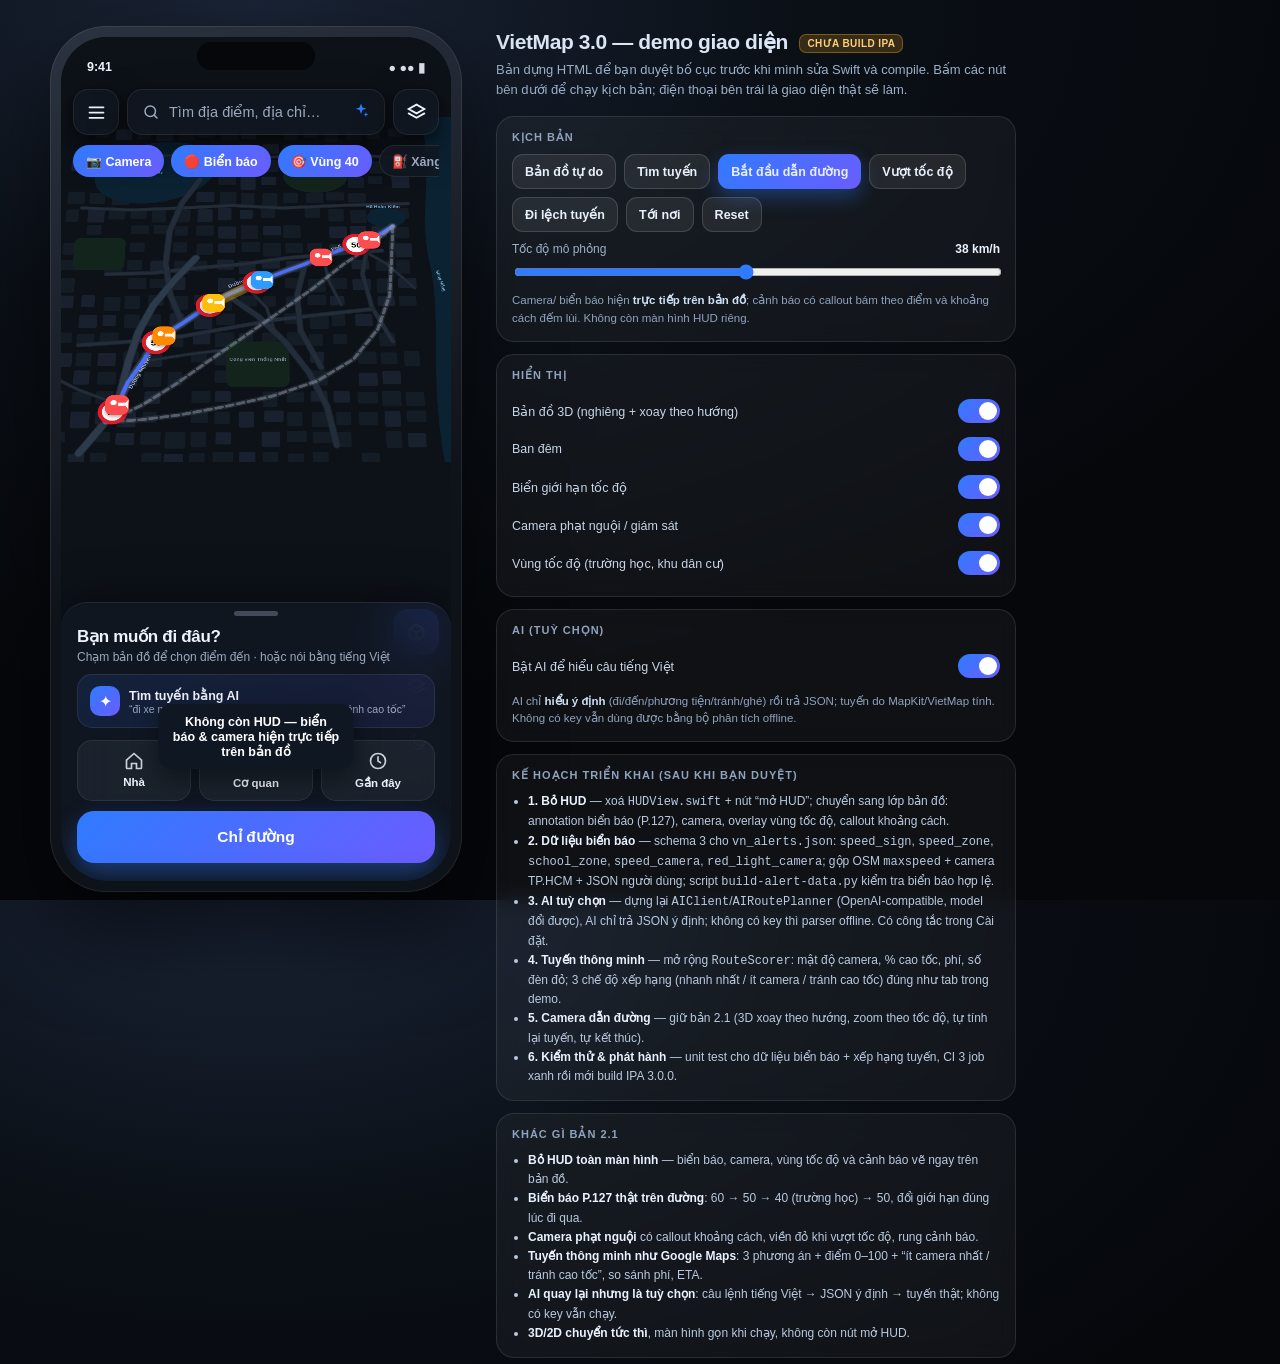
==== demo/index.html @ 8cbc5d2e "demo: prototype HTML giao diện 3.0 (bỏ HUD, biển báo/camera trên bản đồ, tuyến thông minh, AI tuỳ ch" ====
<!doctype html>
<html lang="vi">
<head>
<meta charset="utf-8">
<meta name="viewport" content="width=device-width,initial-scale=1,viewport-fit=cover">
<title>VietMap 3.0 — Demo giao diện (chưa compile IPA)</title>
<style>
  :root{
    --accent:#2f7bff; --accent-2:#6b5cff; --danger:#ff4d4f; --warn:#ffb020;
    --ok:#19c37d; --cyan:#22b8d8;
    --land:#eef1f6; --block:#e2e7ef; --block-2:#dbe2ec;
    --water:#c8e3f7; --park:#d9ecd9; --road:#ffffff; --road-edge:#dfe5ee;
    --road-trunk:#ffffff; --road-trunk-edge:#d7dee9;
    --label:#6b7787; --ink:#111826; --ink-2:#5b6675;
    --glass:rgba(255,255,255,.86); --glass-stroke:rgba(17,24,38,.08);
    --shadow:0 12px 30px rgba(17,24,38,.14), 0 2px 6px rgba(17,24,38,.06);
  }
  body.night{
    --land:#0d1219; --block:#151d27; --block-2:#1a2330;
    --water:#0b2233; --park:#12241b; --road:#232d3a; --road-edge:#1a222c;
    --road-trunk:#2d3a49; --road-trunk-edge:#222c38;
    --label:#7f8da1; --ink:#eef3fb; --ink-2:#9aa8bd;
    --glass:rgba(18,24,34,.82); --glass-stroke:rgba(255,255,255,.08);
    --shadow:0 14px 34px rgba(0,0,0,.55), 0 2px 8px rgba(0,0,0,.35);
  }
  *{box-sizing:border-box;-webkit-tap-highlight-color:transparent}
  html,body{height:100%}
  body{
    margin:0;font-family:-apple-system,BlinkMacSystemFont,"SF Pro Text","Segoe UI",Roboto,"Helvetica Neue",Arial,sans-serif;
    background:radial-gradient(1200px 700px at 20% 0%,#22304a 0%,#111826 45%,#080c12 100%);
    color:#e8eef8;min-height:100vh;display:flex;justify-content:center;padding:26px 20px 40px;
  }
  body.night{background:radial-gradient(1200px 700px at 20% 0%,#1a2436 0%,#0b1017 45%,#05070b 100%)}

  .app{display:flex;gap:34px;align-items:flex-start;max-width:1180px;width:100%}

  /* ---------- Thiết bị ---------- */
  .device{
    position:relative;width:412px;height:866px;border-radius:56px;padding:11px;
    background:linear-gradient(160deg,#2b3340,#0e1219 60%);
    box-shadow:0 40px 90px rgba(0,0,0,.55), inset 0 0 0 1px rgba(255,255,255,.08);
    flex:0 0 auto;
  }
  .screen{
    position:relative;width:390px;height:844px;border-radius:46px;overflow:hidden;
    background:var(--land);color:var(--ink);isolation:isolate;
  }
  .notch{position:absolute;top:16px;left:50%;transform:translateX(-50%);width:118px;height:28px;border-radius:16px;background:#05070b;z-index:60}
  .statusbar{position:absolute;top:0;left:0;right:0;height:46px;display:flex;align-items:center;justify-content:space-between;padding:14px 26px 0;font-size:12.5px;font-weight:600;color:var(--ink);z-index:55;pointer-events:none}
  .statusbar .right{display:flex;gap:5px;align-items:center;opacity:.9}

  /* ---------- Bản đồ ---------- */
  .mapstage{position:absolute;inset:0;overflow:hidden;background:var(--land);perspective:1100px;perspective-origin:50% 60%}
  #map{position:absolute;top:0;left:0;width:1000px;height:1000px;transform-origin:0 0;will-change:transform;transition:filter .35s}
  .tiltwrap{position:absolute;inset:0;transform-origin:50% 58%;transition:transform .55s cubic-bezier(.2,.8,.2,1)}
  .horizon{position:absolute;top:0;left:0;right:0;height:170px;pointer-events:none;opacity:0;transition:opacity .5s;
    background:linear-gradient(180deg,rgba(13,18,25,.85),rgba(13,18,25,0));z-index:2}
  body:not(.night) .horizon{background:linear-gradient(180deg,rgba(238,241,246,.92),rgba(238,241,246,0))}
  .horizon.on{opacity:1}

  svg text{font-family:-apple-system,"SF Pro Text","Segoe UI",Roboto,sans-serif;user-select:none}
  .rd{fill:none;stroke-linecap:round;stroke-linejoin:round}
  .road-label{font-size:11.5px;fill:var(--label);font-weight:600;letter-spacing:.2px}
  .road-label.big{font-size:13px;font-weight:700;fill:var(--ink-2)}
  .mk{cursor:pointer}
  .mk .halo{opacity:0;transition:opacity .3s}
  .mk.active .halo{opacity:.85}
  .mk.dim{opacity:.42}
  .pinlabel{font-size:9.5px;font-weight:700;fill:#fff;text-anchor:middle}
  .distlabel{font-size:10px;font-weight:800;text-anchor:middle;fill:var(--ink)}
  .route-glow{opacity:.55}
  #puck{transition:opacity .3s}

  /* ---------- UI overlay ---------- */
  .ui{position:absolute;inset:0;z-index:20;pointer-events:none}
  .ui > *{pointer-events:auto}

  .topbar{position:absolute;top:52px;left:12px;right:12px;display:flex;gap:8px;transition:transform .35s,opacity .3s}
  .topbar.hide{transform:translateY(-130%);opacity:0;pointer-events:none}
  .iconbtn{
    width:46px;height:46px;border-radius:15px;border:1px solid var(--glass-stroke);background:var(--glass);
    backdrop-filter:blur(18px) saturate(1.2);-webkit-backdrop-filter:blur(18px) saturate(1.2);
    display:grid;place-items:center;box-shadow:var(--shadow);cursor:pointer;color:var(--ink);position:relative;
    transition:transform .15s, background .2s;
  }
  .iconbtn:active{transform:scale(.94)}
  .iconbtn.on{background:linear-gradient(135deg,var(--accent),var(--accent-2));color:#fff;border-color:transparent}
  .iconbtn svg{width:21px;height:21px}
  .searchpill{
    flex:1;height:46px;border-radius:15px;border:1px solid var(--glass-stroke);background:var(--glass);
    backdrop-filter:blur(18px) saturate(1.2);-webkit-backdrop-filter:blur(18px) saturate(1.2);
    box-shadow:var(--shadow);display:flex;align-items:center;gap:9px;padding:0 14px;cursor:pointer;
    font-size:14.5px;color:var(--ink-2);overflow:hidden;white-space:nowrap;
  }
  .searchpill .spark{margin-left:auto;color:var(--accent)}

  .chips{position:absolute;top:108px;left:12px;right:12px;display:flex;gap:7px;overflow:hidden;transition:transform .35s,opacity .3s}
  .chips.hide{transform:translateY(-120%);opacity:0;pointer-events:none}
  .chip{
    display:flex;align-items:center;gap:5px;height:32px;padding:0 12px;border-radius:16px;font-size:12.5px;font-weight:600;
    background:var(--glass);border:1px solid var(--glass-stroke);backdrop-filter:blur(14px);color:var(--ink-2);
    box-shadow:0 4px 14px rgba(0,0,0,.10);white-space:nowrap;cursor:pointer;
  }
  .chip.on{background:linear-gradient(135deg,var(--accent),var(--accent-2));color:#fff;border-color:transparent}

  /* Thanh dẫn đường (thay HUD) */
  .drivebar{
    position:absolute;top:52px;left:12px;right:12px;border-radius:20px;background:var(--glass);
    border:1px solid var(--glass-stroke);backdrop-filter:blur(20px) saturate(1.3);box-shadow:var(--shadow);
    padding:11px 12px;display:flex;gap:11px;align-items:center;transform:translateY(-160%);opacity:0;
    transition:transform .4s cubic-bezier(.2,.8,.2,1),opacity .3s;
  }
  .drivebar.on{transform:none;opacity:1}
  .maneuver{
    width:48px;height:48px;border-radius:16px;display:grid;place-items:center;flex:0 0 auto;
    background:linear-gradient(135deg,var(--accent),var(--accent-2));color:#fff;font-size:24px;font-weight:800;
    box-shadow:0 8px 20px rgba(47,123,255,.4);
  }
  .drivebar .txt{flex:1;min-width:0}
  .drivebar .l1{display:flex;align-items:baseline;gap:7px}
  .drivebar .big{font-size:19px;font-weight:800;letter-spacing:-.4px;font-variant-numeric:tabular-nums}
  .drivebar .step{font-size:13.5px;font-weight:650;white-space:nowrap;overflow:hidden;text-overflow:ellipsis}
  .drivebar .l2{font-size:11.5px;color:var(--ink-2);margin-top:2px;white-space:nowrap;overflow:hidden;text-overflow:ellipsis}
  .progress{position:absolute;left:12px;right:12px;top:44px;height:3.5px;border-radius:3px;background:rgba(127,141,161,.28);overflow:hidden;opacity:0;transition:opacity .3s}
  .progress.on{opacity:1}
  .progress i{display:block;height:100%;width:0;background:linear-gradient(90deg,var(--accent),var(--cyan));border-radius:3px;transition:width .25s linear}

  /* Callout cảnh báo trên bản đồ */
  .callout{
    position:absolute;transform:translate(-50%,-100%);min-width:120px;max-width:190px;
    border-radius:14px;padding:8px 10px 9px;background:var(--glass);border:1px solid var(--glass-stroke);
    backdrop-filter:blur(18px);box-shadow:var(--shadow);opacity:0;transition:opacity .2s, transform .2s;
    pointer-events:none;z-index:8;
  }
  .callout.on{opacity:1}
  .callout::after{
    content:"";position:absolute;left:50%;bottom:-6px;transform:translateX(-50%) rotate(45deg);
    width:11px;height:11px;background:var(--glass);border-right:1px solid var(--glass-stroke);border-bottom:1px solid var(--glass-stroke);
  }
  .callout .t{display:flex;align-items:center;gap:6px;font-size:11px;font-weight:800;letter-spacing:.2px;text-transform:uppercase;color:var(--danger)}
  .callout .n{font-size:12px;font-weight:650;margin-top:2px;line-height:1.25;color:var(--ink)}
  .callout .d{font-size:15px;font-weight:850;font-variant-numeric:tabular-nums;margin-top:2px;color:var(--ink)}
  .callout .d span{font-size:11px;font-weight:600;color:var(--ink-2)}
  .callout.k-red .t{color:var(--danger)} .callout.k-amber .t{color:#f08c00}
  .callout.k-cyan .t{color:#0d8fb0}
  .callout.urgent{animation:pulseCallout 1.1s infinite}
  @keyframes pulseCallout{0%,100%{box-shadow:0 0 0 0 rgba(255,77,79,.45), var(--shadow)}50%{box-shadow:0 0 0 12px rgba(255,77,79,0), var(--shadow)}}

  /* Vòng tốc độ + biển giới hạn (hiện trên bản đồ, không phải HUD) */
  .speedchip{
    position:absolute;left:12px;bottom:26px;display:flex;align-items:center;gap:9px;opacity:0;transform:translateY(10px);
    transition:opacity .3s,transform .3s;z-index:12;
  }
  .speedchip.on{opacity:1;transform:none}
  .speeddial{
    width:74px;height:74px;border-radius:50%;background:var(--glass);border:1px solid var(--glass-stroke);
    backdrop-filter:blur(18px);box-shadow:var(--shadow);display:grid;place-items:center;position:relative;
  }
  .speeddial .v{font-size:25px;font-weight:850;letter-spacing:-1px;font-variant-numeric:tabular-nums;line-height:1}
  .speeddial .u{font-size:9px;font-weight:700;color:var(--ink-2);letter-spacing:.4px}
  .speeddial.over{background:linear-gradient(135deg,#ff4d4f,#d92b2e);border-color:transparent;color:#fff}
  .speeddial.over .u{color:rgba(255,255,255,.85)}
  .limitsign{
    width:52px;height:52px;border-radius:50%;background:#fff;border:5px solid #e01f2b;display:grid;place-items:center;
    font-size:19px;font-weight:850;color:#111;box-shadow:var(--shadow);
  }
  .limitsign.q{width:52px;height:52px;font-size:19px}

  /* Cột nút phải */
  .rightctl{position:absolute;right:12px;bottom:116px;display:flex;flex-direction:column;gap:9px;z-index:12}
  .rightctl .iconbtn{width:46px;height:46px}
  .rightctl .iconbtn.accent{background:linear-gradient(135deg,var(--accent),var(--accent-2));color:#fff;border-color:transparent}

  /* Bottom sheet */
  .sheet{
    position:absolute;left:0;right:0;bottom:0;background:var(--glass);backdrop-filter:blur(26px) saturate(1.4);
    -webkit-backdrop-filter:blur(26px) saturate(1.4);border-top:1px solid var(--glass-stroke);
    border-radius:26px 26px 0 0;box-shadow:0 -14px 40px rgba(0,0,0,.28);padding:8px 16px 18px;
    transform:translateY(calc(100% - 116px));transition:transform .42s cubic-bezier(.2,.8,.2,1);z-index:14;max-height:600px;overflow:hidden;
  }
  .sheet.open{transform:translateY(0)}
  .sheet.gone{transform:translateY(112%)}
  .grab{width:44px;height:5px;border-radius:3px;background:rgba(127,141,161,.45);margin:0 auto 10px;cursor:grab}
  .sheet h3{margin:0 0 3px;font-size:17px;font-weight:800;letter-spacing:-.3px;color:var(--ink)}
  .sheet .sub{font-size:12px;color:var(--ink-2);margin-bottom:10px}
  .quick{display:grid;grid-template-columns:repeat(3,1fr);gap:8px;margin-bottom:10px}
  .quick button{
    border:1px solid var(--glass-stroke);background:rgba(127,141,161,.10);border-radius:15px;padding:10px 6px;cursor:pointer;
    display:flex;flex-direction:column;align-items:center;gap:5px;font-size:11.5px;font-weight:650;color:var(--ink);
  }
  .quick button svg{width:20px;height:20px;opacity:.85}
  .airow{
    display:flex;align-items:center;gap:9px;border:1px solid var(--glass-stroke);border-radius:15px;padding:11px 12px;
    background:linear-gradient(135deg,rgba(47,123,255,.12),rgba(107,92,255,.10));cursor:pointer;
  }
  .airow .sp{width:30px;height:30px;border-radius:10px;display:grid;place-items:center;background:linear-gradient(135deg,var(--accent),var(--accent-2));color:#fff}
  .airow .tx{font-size:12.5px;font-weight:700;color:var(--ink)}
  .airow .sb{font-size:10.5px;color:var(--ink-2)}

  .tabs{display:flex;gap:6px;margin:2px 0 10px}
  .tab{flex:1;height:32px;border-radius:10px;border:1px solid transparent;background:rgba(127,141,161,.12);color:var(--ink-2);font-size:11.5px;font-weight:700;cursor:pointer}
  .tab.on{background:var(--ink);color:var(--land);border-color:transparent}

  .rcard{
    display:flex;gap:11px;align-items:center;padding:11px 12px;border-radius:16px;border:1px solid var(--glass-stroke);
    background:rgba(127,141,161,.07);margin-bottom:8px;cursor:pointer;transition:border-color .2s,background .2s;
  }
  .rcard.on{border-color:var(--accent);background:rgba(47,123,255,.12);box-shadow:0 0 0 3px rgba(47,123,255,.12)}
  .rcard .badge{width:44px;height:44px;border-radius:13px;display:grid;place-items:center;font-weight:850;font-size:15px;color:#fff;flex:0 0 auto}
  .rcard .b1{font-size:13.5px;font-weight:750;color:var(--ink);display:flex;align-items:center;gap:6px}
  .rcard .rec{font-size:9px;font-weight:800;letter-spacing:.3px;padding:2px 6px;border-radius:6px;background:linear-gradient(135deg,var(--accent),var(--accent-2));color:#fff}
  .rcard .b2{font-size:11.5px;color:var(--ink-2);margin-top:2px}
  .rcard .b3{font-size:10.5px;color:var(--ink-2);margin-top:3px;display:flex;gap:8px;flex-wrap:wrap}
  .rcard .b3 i{font-style:normal;opacity:.75}

  .cta{
    width:100%;height:52px;border:0;border-radius:17px;color:#fff;font-size:15.5px;font-weight:800;cursor:pointer;
    background:linear-gradient(135deg,var(--accent),var(--accent-2));box-shadow:0 12px 26px rgba(47,123,255,.38);
    display:flex;align-items:center;justify-content:center;gap:8px;margin-top:4px;
  }
  .cta.ghost{background:rgba(127,141,161,.16);color:var(--ink);box-shadow:none}
  .cta:active{transform:scale(.985)}

  /* Toast / banner nhỏ */
  .toast{
    position:absolute;left:50%;transform:translate(-50%,10px);bottom:112px;background:#0f1722;color:#fff;font-size:12.5px;font-weight:650;
    padding:10px 14px;border-radius:13px;box-shadow:0 10px 26px rgba(0,0,0,.4);opacity:0;transition:opacity .25s,transform .25s;z-index:30;
    max-width:86%;text-align:center;
  }
  .toast.on{opacity:1;transform:translate(-50%,0)}

  /* Viền đỏ khi vượt tốc độ */
  .vignette{position:absolute;inset:0;pointer-events:none;z-index:9;opacity:0;transition:opacity .35s;
    box-shadow:inset 0 0 90px 18px rgba(255,77,79,.55)}
  .vignette.on{opacity:1;animation:vig 1.4s infinite}
  @keyframes vig{0%,100%{opacity:.55}50%{opacity:.95}}

  /* Trạng thái tới nơi */
  .arrive{position:absolute;inset:0;z-index:40;display:grid;place-items:center;background:rgba(8,12,18,.55);backdrop-filter:blur(6px);opacity:0;pointer-events:none;transition:opacity .3s}
  .arrive.on{opacity:1;pointer-events:auto}
  .arrive .card{width:300px;background:var(--glass);border:1px solid var(--glass-stroke);border-radius:26px;padding:20px;text-align:center;box-shadow:var(--shadow)}
  .arrive .tick{width:64px;height:64px;border-radius:50%;margin:0 auto 12px;display:grid;place-items:center;background:linear-gradient(135deg,#19c37d,#0e9f63);color:#fff;font-size:30px}
  .arrive h3{margin:0 0 4px;font-size:18px;font-weight:850;color:var(--ink)}
  .arrive p{margin:0 0 14px;font-size:12.5px;color:var(--ink-2)}
  .arrive .stats{display:grid;grid-template-columns:repeat(3,1fr);gap:8px;margin-bottom:14px}
  .arrive .stats div{background:rgba(127,141,161,.12);border-radius:12px;padding:8px 4px}
  .arrive .stats b{display:block;font-size:15px;font-weight:850;color:var(--ink)}
  .arrive .stats span{font-size:9.5px;color:var(--ink-2)}

  /* Panel AI */
  .aipanel{
    position:absolute;left:0;right:0;bottom:0;background:var(--glass);backdrop-filter:blur(26px) saturate(1.4);
    border-radius:26px 26px 0 0;border-top:1px solid var(--glass-stroke);padding:14px 16px 18px;z-index:35;
    transform:translateY(110%);transition:transform .4s cubic-bezier(.2,.8,.2,1);box-shadow:0 -14px 40px rgba(0,0,0,.3);
  }
  .aipanel.on{transform:none}
  .aipanel .head{display:flex;align-items:center;gap:9px;margin-bottom:10px}
  .aipanel .head .sp{width:30px;height:30px;border-radius:10px;background:linear-gradient(135deg,var(--accent),var(--accent-2));display:grid;place-items:center;color:#fff}
  .aipanel h4{margin:0;font-size:14.5px;font-weight:800;color:var(--ink)}
  .aipanel .head .x{margin-left:auto;color:var(--ink-2);cursor:pointer;font-size:18px;line-height:1}
  .aipanel .field{display:flex;align-items:center;gap:8px;border:1px solid var(--glass-stroke);border-radius:13px;padding:10px 12px;background:rgba(127,141,161,.10);margin-bottom:8px}
  .aipanel input{border:0;background:transparent;outline:none;font:inherit;font-size:13px;color:var(--ink);width:100%}
  .aipanel .sugg{display:flex;flex-wrap:wrap;gap:6px;margin:6px 0 10px}
  .aipanel .sugg button{font-size:11px;font-weight:650;padding:7px 10px;border-radius:10px;border:1px solid var(--glass-stroke);background:rgba(127,141,161,.10);color:var(--ink);cursor:pointer;text-align:left}
  .aipanel .reply{font-size:12px;line-height:1.45;color:var(--ink-2);background:rgba(47,123,255,.10);border:1px solid rgba(47,123,255,.25);border-radius:13px;padding:10px 12px;margin-bottom:10px;display:none}
  .aipanel .reply.on{display:block}
  .aipanel .reply b{color:var(--ink)}
  .kv{display:flex;justify-content:space-between;font-size:11px;color:var(--ink-2);padding:4px 0;border-bottom:1px dashed rgba(127,141,161,.25)}
  .kv:last-child{border:0}
  .kv b{color:var(--ink);font-weight:700}

  /* ---------- Console demo ---------- */
  .console{flex:1;min-width:320px;max-width:520px;color:#dbe6f5}
  .console h1{font-size:21px;margin:4px 0 6px;letter-spacing:-.4px;font-weight:800}
  .console .lead{font-size:13px;line-height:1.55;color:#9db0c9;margin:0 0 16px}
  .card{background:rgba(255,255,255,.045);border:1px solid rgba(255,255,255,.10);border-radius:18px;padding:14px 15px;margin-bottom:12px;backdrop-filter:blur(10px)}
  .card h2{font-size:11px;letter-spacing:1px;text-transform:uppercase;color:#8fa3bd;margin:0 0 10px;font-weight:800}
  .row{display:flex;gap:8px;flex-wrap:wrap}
  .btn{
    border:1px solid rgba(255,255,255,.14);background:rgba(255,255,255,.07);color:#e8f0fb;font-size:12.5px;font-weight:700;
    padding:9px 12px;border-radius:11px;cursor:pointer;transition:.15s;
  }
  .btn:hover{background:rgba(255,255,255,.13)}
  .btn.primary{background:linear-gradient(135deg,#2f7bff,#6b5cff);border-color:transparent;box-shadow:0 8px 20px rgba(47,123,255,.35)}
  .btn.danger{background:rgba(255,77,79,.18);border-color:rgba(255,77,79,.4);color:#ffd3d4}
  .btn.on{background:rgba(47,123,255,.28);border-color:rgba(47,123,255,.6)}
  .slider{width:100%;accent-color:#2f7bff;margin-top:8px}
  .lbl{display:flex;justify-content:space-between;font-size:12px;color:#9db0c9;margin-top:10px}
  .lbl b{color:#eaf2ff;font-variant-numeric:tabular-nums}
  .switchrow{display:flex;align-items:center;justify-content:space-between;font-size:12.5px;padding:7px 0;color:#c7d6e8}
  .sw{width:42px;height:24px;border-radius:12px;background:rgba(255,255,255,.15);position:relative;cursor:pointer;transition:.2s;flex:0 0 auto}
  .sw i{position:absolute;top:3px;left:3px;width:18px;height:18px;border-radius:50%;background:#fff;transition:.2s}
  .sw.on{background:linear-gradient(135deg,#2f7bff,#6b5cff)}
  .sw.on i{left:21px}
  .note{font-size:11.5px;line-height:1.5;color:#8fa3bd;margin:8px 0 0}
  .note b{color:#cfe0f5}
  ul.diff{margin:0;padding-left:16px;font-size:12px;line-height:1.6;color:#b9cae0}
  ul.diff b{color:#eaf2ff}
  .tag{display:inline-block;font-size:10px;font-weight:800;letter-spacing:.4px;padding:3px 7px;border-radius:7px;background:rgba(255,176,32,.18);color:#ffcf7a;border:1px solid rgba(255,176,32,.35);vertical-align:middle;margin-left:6px}
  .mobilehint{display:none}

  @media (max-width:1020px){
    body{padding:14px 10px 30px}
    .app{flex-direction:column;align-items:center;gap:22px}
    .device{width:min(412px,96vw);height:min(866px,calc(96vw * 2.2));padding:8px;border-radius:48px}
    .screen{width:100%;height:100%;border-radius:40px}
    .console{max-width:520px;width:100%}
  }
</style>
</head>
<body class="night">
<div class="app">
  <!-- ================= ĐIỆN THOẠI ================= -->
  <div class="device">
    <div class="notch"></div>
    <div class="screen" id="screen">
      <div class="mapstage" id="mapstage">
        <div class="tiltwrap" id="tiltwrap">
          <svg id="map" viewBox="0 0 1000 1000" width="1000" height="1000" aria-label="Bản đồ demo">
            <defs>
              <linearGradient id="gRoute" x1="0" y1="0" x2="1" y2="1">
                <stop offset="0%" stop-color="#2f7bff"/><stop offset="100%" stop-color="#6b5cff"/>
              </linearGradient>
              <filter id="fGlow" x="-30%" y="-30%" width="160%" height="160%">
                <feGaussianBlur stdDeviation="6" result="b"/>
                <feMerge><feMergeNode in="b"/><feMergeNode in="SourceGraphic"/></feMerge>
              </filter>
              <filter id="fShadow" x="-40%" y="-40%" width="180%" height="180%">
                <feDropShadow dx="0" dy="2" stdDeviation="2.4" flood-opacity=".35"/>
              </filter>
            </defs>
            <g id="world">
              <rect x="-200" y="-200" width="1400" height="1400" fill="var(--land)"/>
              <g id="blocks"></g>
              <g id="water"></g>
              <g id="parks"></g>
              <g id="zones"></g>
              <g id="roads"></g>
              <g id="labels"></g>
              <g id="routes"></g>
              <g id="markers"></g>
              <g id="puck" style="opacity:0"></g>
            </g>
          </svg>
        </div>
        <div class="horizon" id="horizon"></div>
      </div>

      <div class="statusbar"><span>9:41</span><span class="right">● ●● ▮</span></div>

      <div class="ui">
        <div class="progress" id="progress"><i></i></div>

        <!-- Thanh trên: tìm kiếm (chế độ duyệt) -->
        <div class="topbar" id="topbar">
          <div class="iconbtn" id="btnMenu" title="Menu">
            <svg viewBox="0 0 24 24" fill="none" stroke="currentColor" stroke-width="2"><path d="M4 6h16M4 12h16M4 18h16" stroke-linecap="round"/></svg>
          </div>
          <div class="searchpill" id="btnSearch">
            <svg width="18" height="18" viewBox="0 0 24 24" fill="none" stroke="currentColor" stroke-width="2"><circle cx="11" cy="11" r="7"/><path d="M20 20l-3.5-3.5" stroke-linecap="round"/></svg>
            <span>Tìm địa điểm, địa chỉ…</span>
            <span class="spark" title="Trợ lý AI">
              <svg width="18" height="18" viewBox="0 0 24 24" fill="currentColor"><path d="M12 2l1.9 5.3L19 9l-5.1 1.7L12 16l-1.9-5.3L5 9l5.1-1.7L12 2zm6.5 11l.9 2.6 2.6.9-2.6.9-.9 2.6-.9-2.6L15 17l2.6-.9.9-2.6z"/></svg>
            </span>
          </div>
          <div class="iconbtn" id="btnLayersTop" title="Lớp bản đồ">
            <svg viewBox="0 0 24 24" fill="none" stroke="currentColor" stroke-width="2"><path d="M12 3l9 5-9 5-9-5 9-5z"/><path d="M3 13l9 5 9-5" stroke-linecap="round"/></svg>
          </div>
        </div>

        <div class="chips" id="chips">
          <button class="chip on" data-cat="cameras">📷 Camera</button>
          <button class="chip on" data-cat="signs">🛑 Biển báo</button>
          <button class="chip on" data-cat="zones">🎯 Vùng 40</button>
          <button class="chip" data-cat="fuel">⛽ Xăng</button>
        </div>

        <!-- Thanh dẫn đường (thay HUD) -->
        <div class="drivebar" id="drivebar">
          <div class="maneuver" id="mnv">↑</div>
          <div class="txt">
            <div class="l1"><span class="big" id="mnvDist">250 m</span><span class="step" id="mnvText">Đi thẳng</span></div>
            <div class="l2" id="mnvNext">Sau đó: rẽ trái vào Đường Láng</div>
          </div>
          <div class="iconbtn" id="btnExit" title="Kết thúc">
            <svg viewBox="0 0 24 24" fill="none" stroke="currentColor" stroke-width="2.4"><path d="M6 6l12 12M18 6L6 18" stroke-linecap="round"/></svg>
          </div>
        </div>

        <!-- Callout cảnh báo neo trên bản đồ -->
        <div class="callout" id="callout">
          <div class="t" id="coType">CAMERA TỐC ĐỘ</div>
          <div class="n" id="coName">Ngã tư Sở</div>
          <div class="d" id="coDist">180 <span>m · giới hạn 60</span></div>
        </div>

        <!-- Cột nút phải -->
        <div class="rightctl">
          <div class="iconbtn accent" id="btnPitch" title="3D / 2D">
            <svg viewBox="0 0 24 24" fill="none" stroke="currentColor" stroke-width="2"><path d="M12 3l8 4.5v9L12 21l-8-4.5v-9L12 3z"/><path d="M12 12l8-4.5M12 12v9M12 12L4 7.5"/></svg>
          </div>
          <div class="iconbtn" id="btnLayers" title="Lớp hiển thị">
            <svg viewBox="0 0 24 24" fill="none" stroke="currentColor" stroke-width="2"><path d="M12 3l9 5-9 5-9-5 9-5z"/><path d="M3 13l9 5 9-5" stroke-linecap="round"/></svg>
          </div>
          <div class="iconbtn" id="btnFollow" title="Bám theo vị trí" style="display:none">
            <svg viewBox="0 0 24 24" fill="none" stroke="currentColor" stroke-width="2"><path d="M12 3v4M12 21a9 9 0 110-18 9 9 0 010 18z" stroke-linecap="round"/><circle cx="12" cy="12" r="2.6" fill="currentColor" stroke="none"/></svg>
          </div>
          <div class="iconbtn" id="btnNight" title="Ngày / Đêm">
            <svg viewBox="0 0 24 24" fill="none" stroke="currentColor" stroke-width="2"><path d="M21 13.2A8.4 8.4 0 1110.8 3a6.8 6.8 0 0010.2 10.2z"/></svg>
          </div>
        </div>

        <!-- Vòng tốc độ + biển giới hạn ngay trên bản đồ -->
        <div class="speedchip" id="speedchip">
          <div class="speeddial" id="speeddial"><div class="v" id="spdVal">38</div><div class="u">km/h</div></div>
          <div class="limitsign" id="limitVal">60</div>
        </div>

        <div class="vignette" id="vignette"></div>

        <!-- Bottom sheet -->
        <div class="sheet" id="sheet">
          <div class="grab" id="grab"></div>
          <div id="sheetBody"></div>
        </div>

        <!-- Panel AI (tuỳ chọn) -->
        <div class="aipanel" id="aipanel">
          <div class="head">
            <div class="sp"><svg width="17" height="17" viewBox="0 0 24 24" fill="currentColor"><path d="M12 2l1.9 5.3L19 9l-5.1 1.7L12 16l-1.9-5.3L5 9l5.1-1.7L12 2z"/></svg></div>
            <div>
              <h4>Tìm tuyến bằng AI</h4>
            </div>
            <div class="x" id="btnAiClose">✕</div>
          </div>
          <div class="field">
            <span>⌨️</span>
            <input id="aiInput" placeholder="đi xe máy từ Cầu Giấy đến Hồ Hoàn Kiếm, tránh cao tốc" autocomplete="off">
            <span id="btnAiSend" style="font-weight:800;color:var(--accent);cursor:pointer">Gửi</span>
          </div>
          <div class="sugg" id="aiSugg">
            <button data-q="đi xe máy từ Cầu Giấy đến Hồ Hoàn Kiếm, tránh cao tốc">đi xe máy Cầu Giấy → Hồ Hoàn Kiếm, tránh cao tốc</button>
            <button data-q="ô tô từ Ngã tư Sở đến sân bay Nội Bài, ít camera nhất">ô tô Ngã tư Sở → Nội Bài, ít camera</button>
            <button data-q="đi bộ từ Hồ Tây đến phố cổ">đi bộ Hồ Tây → phố cổ</button>
          </div>
          <div class="reply" id="aiReply"></div>
          <div>
            <div class="kv"><span>Chế độ</span><b id="aiMode">AI bật · ckey.vn · gpt-4o-mini</b></div>
            <div class="kv"><span>Không có key</span><b>Bộ phân tích offline (vẫn tìm được)</b></div>
            <div class="kv"><span>Dữ liệu gửi đi</span><b>Chỉ câu lệnh, không gửi vị trí</b></div>
          </div>
        </div>

        <div class="toast" id="toast"></div>

        <div class="arrive" id="arrive">
          <div class="card">
            <div class="tick">✓</div>
            <h3>Đã tới nơi</h3>
            <p id="arriveSub">Hồ Hoàn Kiếm · 2,6 km</p>
            <div class="stats">
              <div><b id="arrT">14 phút</b><span>thời gian</span></div>
              <div><b id="arrD">2,6 km</b><span>quãng đường</span></div>
              <div><b id="arrC">4</b><span>cảnh báo</span></div>
            </div>
            <button class="cta" id="btnArriveOk">Xong</button>
          </div>
        </div>
      </div>
    </div>
  </div>

  <!-- ================= CONSOLE ================= -->
  <aside class="console">
    <h1>VietMap 3.0 — demo giao diện <span class="tag">CHƯA BUILD IPA</span></h1>
    <p class="lead">Bản dựng HTML để bạn duyệt bố cục trước khi mình sửa Swift và compile. Bấm các nút bên dưới để chạy kịch bản; điện thoại bên trái là giao diện thật sẽ làm.</p>

    <div class="card">
      <h2>Kịch bản</h2>
      <div class="row">
        <button class="btn" data-act="idle">Bản đồ tự do</button>
        <button class="btn" data-act="route">Tìm tuyến</button>
        <button class="btn primary" data-act="drive">Bắt đầu dẫn đường</button>
        <button class="btn" data-act="overspeed">Vượt tốc độ</button>
        <button class="btn" data-act="offroute">Đi lệch tuyến</button>
        <button class="btn" data-act="arrive">Tới nơi</button>
        <button class="btn" data-act="reset">Reset</button>
      </div>
      <div class="lbl"><span>Tốc độ mô phỏng</span><b id="spdOut">38 km/h</b></div>
      <input class="slider" id="spdRange" type="range" min="0" max="80" step="1" value="38">
      <p class="note">Camera/ biển báo hiện <b>trực tiếp trên bản đồ</b>; cảnh báo có callout bám theo điểm và khoảng cách đếm lùi. Không còn màn hình HUD riêng.</p>
    </div>

    <div class="card">
      <h2>Hiển thị</h2>
      <div class="switchrow"><span>Bản đồ 3D (nghiêng + xoay theo hướng)</span><div class="sw on" id="swPitch"><i></i></div></div>
      <div class="switchrow"><span>Ban đêm</span><div class="sw on" id="swNight"><i></i></div></div>
      <div class="switchrow"><span>Biển giới hạn tốc độ</span><div class="sw on" id="swSigns"><i></i></div></div>
      <div class="switchrow"><span>Camera phạt nguội / giám sát</span><div class="sw on" id="swCams"><i></i></div></div>
      <div class="switchrow"><span>Vùng tốc độ (trường học, khu dân cư)</span><div class="sw on" id="swZones"><i></i></div></div>
    </div>

    <div class="card">
      <h2>AI (tuỳ chọn)</h2>
      <div class="switchrow"><span>Bật AI để hiểu câu tiếng Việt</span><div class="sw on" id="swAi"><i></i></div></div>
      <p class="note">AI chỉ <b>hiểu ý định</b> (đi/đến/phương tiện/tránh/ghé) rồi trả JSON; tuyến do MapKit/VietMap tính. Không có key vẫn dùng được bằng bộ phân tích offline.</p>
    </div>

    <div class="card">
      <h2>Kế hoạch triển khai (sau khi bạn duyệt)</h2>
      <ul class="diff">
        <li><b>1. Bỏ HUD</b> — xoá <code>HUDView.swift</code> + nút “mở HUD”; chuyển sang lớp bản đồ: annotation biển báo (P.127), camera, overlay vùng tốc độ, callout khoảng cách.</li>
        <li><b>2. Dữ liệu biển báo</b> — schema 3 cho <code>vn_alerts.json</code>: <code>speed_sign</code>, <code>speed_zone</code>, <code>school_zone</code>, <code>speed_camera</code>, <code>red_light_camera</code>; gộp OSM <code>maxspeed</code> + camera TP.HCM + JSON người dùng; script <code>build-alert-data.py</code> kiểm tra biển báo hợp lệ.</li>
        <li><b>3. AI tuỳ chọn</b> — dựng lại <code>AIClient</code>/<code>AIRoutePlanner</code> (OpenAI-compatible, model đổi được), AI chỉ trả JSON ý định; không có key thì parser offline. Có công tắc trong Cài đặt.</li>
        <li><b>4. Tuyến thông minh</b> — mở rộng <code>RouteScorer</code>: mật độ camera, % cao tốc, phí, số đèn đỏ; 3 chế độ xếp hạng (nhanh nhất / ít camera / tránh cao tốc) đúng như tab trong demo.</li>
        <li><b>5. Camera dẫn đường</b> — giữ bản 2.1 (3D xoay theo hướng, zoom theo tốc độ, tự tính lại tuyến, tự kết thúc).</li>
        <li><b>6. Kiểm thử &amp; phát hành</b> — unit test cho dữ liệu biển báo + xếp hạng tuyến, CI 3 job xanh rồi mới build IPA 3.0.0.</li>
      </ul>
    </div>

    <div class="card">
      <h2>Khác gì bản 2.1</h2>
      <ul class="diff">
        <li><b>Bỏ HUD toàn màn hình</b> — biển báo, camera, vùng tốc độ và cảnh báo vẽ ngay trên bản đồ.</li>
        <li><b>Biển báo P.127 thật trên đường</b>: 60 → 50 → 40 (trường học) → 50, đổi giới hạn đúng lúc đi qua.</li>
        <li><b>Camera phạt nguội</b> có callout khoảng cách, viền đỏ khi vượt tốc độ, rung cảnh báo.</li>
        <li><b>Tuyến thông minh như Google Maps</b>: 3 phương án + điểm 0–100 + “ít camera nhất / tránh cao tốc”, so sánh phí, ETA.</li>
        <li><b>AI quay lại nhưng là tuỳ chọn</b>: câu lệnh tiếng Việt → JSON ý định → tuyến thật; không có key vẫn chạy.</li>
        <li><b>3D/2D chuyển tức thì</b>, màn hình gọn khi chạy, không còn nút mở HUD.</li>
      </ul>
    </div>
  </aside>
</div>

<script>
"use strict";
/* ============================================================
   VietMap 3.0 — demo giao diện (1 file, không cần mạng)
   Bản mô phỏng để duyệt UX trước khi viết Swift.
   ============================================================ */

const SVGNS = "http://www.w3.org/2000/svg";
const $ = (s, r = document) => r.querySelector(s);
const $$ = (s, r = document) => Array.from(r.querySelectorAll(s));
const el = (tag, attrs = {}, parent) => {
  const n = document.createElementNS(SVGNS, tag);
  for (const k in attrs) n.setAttribute(k, attrs[k]);
  if (parent) parent.appendChild(n);
  return n;
};
const clamp = (v, a, b) => Math.min(b, Math.max(a, v));
const fmtM = (m) => (m >= 950 ? (m / 1000).toFixed(1).replace(".", ",") + " km" : Math.round(m / 10) * 10 + " m");
const fmtT = (sec) => {
  const min = Math.round(sec / 60);
  if (min < 60) return min + " phút";
  return Math.floor(min / 60) + " giờ " + (min % 60) + " phút";
};
const clock = (sec) => {
  const d = new Date(Date.now() + sec * 1000);
  return String(d.getHours()).padStart(2, "0") + ":" + String(d.getMinutes()).padStart(2, "0");
};

/* ---------- Thế giới bản đồ ---------- */
const M_PER_UNIT = 2.94;               // mét / đơn vị SVG (tuyến chính ≈ 2,6 km)
const ROUTE_PTS = [
  [172, 902], [196, 856], [215, 800], [246, 744], [265, 700], [300, 664],
  [330, 640], [372, 604], [430, 560], [474, 536], [520, 512], [566, 490],
  [610, 470], [652, 448], [690, 430], [726, 414], [760, 400], [792, 378], [820, 356]
];
const ALT1 = [[172,902],[250,858],[318,806],[392,742],[470,676],[552,606],[628,540],[700,470],[762,420],[820,356]];
const ALT2 = [[172,902],[248,896],[330,884],[430,862],[530,836],[630,796],[712,738],[770,656],[802,560],[812,452],[820,356]];

const ROADS = [
  { c: "trunk", w: 17, p: ROUTE_PTS },
  { c: "trunk", w: 15, p: [[120, 980], [172, 902], [200, 828], [214, 742], [232, 664], [262, 590], [306, 520], [356, 452]] },
  { c: "primary", w: 12, p: [[330, 640], [300, 560], [286, 470], [292, 372], [318, 286], [360, 210]] },
  { c: "primary", w: 12, p: [[430, 560], [500, 620], [560, 690], [612, 772], [650, 862], [668, 960]] },
  { c: "primary", w: 11, p: [[610, 470], [590, 560], [596, 660], [640, 760]] },
  { c: "secondary", w: 8, p: [[760, 400], [742, 500], [760, 596], [802, 690]] },
  { c: "secondary", w: 8, p: [[100, 700], [220, 690], [330, 676], [430, 654], [540, 630], [640, 616], [760, 600]] },
  { c: "secondary", w: 8, p: [[150, 500], [260, 496], [372, 480], [470, 470], [570, 452], [680, 440], [790, 430]] },
  { c: "secondary", w: 7, p: [[80, 300], [200, 306], [320, 300], [440, 292], [560, 300], [700, 292], [860, 286]] },
  { c: "secondary", w: 7, p: [[120, 120], [260, 132], [400, 124], [540, 136], [700, 128], [880, 140]] },
  { c: "local", w: 5, p: [[196, 856], [110, 820], [40, 780]] },
  { c: "local", w: 5, p: [[246, 744], [340, 726], [430, 712]] },
  { c: "local", w: 5, p: [[474, 536], [520, 596], [542, 676]] },
  { c: "local", w: 5, p: [[652, 448], [664, 520], [690, 588]] },
  { c: "local", w: 5, p: [[726, 414], [800, 470], [860, 540]] }
];

const LABELS = [
  { t: "Đường Nguyễn Trãi", x: 250, y: 760, a: -66, big: true },
  { t: "Đường Láng", x: 470, y: 522, a: -27, big: true },
  { t: "Phố Huế", x: 700, y: 420, a: -24, big: true },
  { t: "Hồ Tây", x: 250, y: 190, a: 0, water: true },
  { t: "Hồ Hoàn Kiếm", x: 800, y: 300, a: 0, water: true },
  { t: "Công viên Thống Nhất", x: 500, y: 742, a: 0 },
  { t: "Sông Hồng", x: 918, y: 520, a: 78, water: true }
];

/* ---------- Dữ liệu cảnh báo dọc tuyến ---------- */
const ALERTS = [
  { m: 145, kind: "speed", name: "Ngã tư Sở – Nguyễn Trãi", limit: 60 },
  { m: 760, kind: "redlight", name: "Đèn đỏ Láng Hạ – Đường Láng", limit: 50 },
  { m: 1180, kind: "school", name: "Trường Tiểu học Phố Huế", limit: 40 },
  { m: 1560, kind: "surveillance", name: "Camera giám sát Ngã tư Phố Huế", limit: null },
  { m: 2010, kind: "speed", name: "Camera tốc độ phố Bà Triệu", limit: 50 },
  { m: 2380, kind: "speed", name: "Camera tốc độ Hàng Bài", limit: 50 }
];
const SIGNS = [
  { m: 90, limit: 60, road: "Nguyễn Trãi" },
  { m: 690, limit: 50, road: "Đường Láng" },
  { m: 1150, limit: 40, road: "Khu vực trường học" },
  { m: 1520, limit: 50, road: "Phố Huế" },
  { m: 2280, limit: 50, road: "Phố Bà Triệu" }
];
const MANEUVERS = [
  { m: 120, icon: "↑", text: "Đi thẳng trên Nguyễn Trãi", next: "Rẽ trái vào Đường Láng" },
  { m: 620, icon: "↖", text: "Rẽ trái vào Đường Láng", next: "Đi thẳng 900 m" },
  { m: 1180, icon: "↗", text: "Rẽ phải vào Phố Huế", next: "Chú ý khu vực trường học" },
  { m: 1780, icon: "↑", text: "Đi thẳng qua Ngã tư Phố Huế", next: "Rẽ phải vào Hàng Bài" },
  { m: 2320, icon: "↱", text: "Rẽ phải vào Hàng Bài", next: "Đi thẳng 300 m" },
  { m: 2600, icon: "⚑", text: "Đến Hồ Hoàn Kiếm", next: "Điểm đến bên tay phải" }
];

const ROUTE_META = [
  { name: "Nguyễn Trãi → Láng → Phố Huế", tag: "Nhanh nhất", time: 14, color: "#2f7bff", cams: 4, highway: 0, toll: 0 },
  { name: "Vành đai 2 → Kim Liên", tag: "Ít đèn đỏ", time: 17, color: "#6b5cff", cams: 3, highway: 0.12, toll: 0 },
  { name: "Vành đai 3 → Tránh trung tâm", tag: "Tránh đông", time: 21, color: "#7f8da1", cams: 1, highway: 0.42, toll: 25000 }
];

/* ---------- Trạng thái ---------- */
const S = {
  mode: "idle",            // idle | route | drive | arrived
  total: 0,                // mét toàn tuyến
  travel: 0,               // mét đã đi
  speed: 38,
  limit: 60,
  selRoute: 0,
  sortMode: "fast",
  pitch3d: true,
  night: true,
  ai: true,
  layers: { signs: true, cams: true, zones: true },
  following: true,
  offX: 0, offY: 0,
  lastT: 0,
  warned: new Set(),
  activeCallout: null,
  shot: { start: 0, cams: 0 },
  routePath: null,
  routeLen: 0
};

const mapEl = $("#map");
const world = $("#world");
const markersG = $("#markers");
const routesG = $("#routes");

/* ---------- Dựng bản đồ ---------- */
function seeded(seed) { let s = seed; return () => (s = (s * 16807) % 2147483647) / 2147483647; }

function buildBlocks() {
  const g = $("#blocks");
  const rnd = seeded(7);
  for (let y = 40; y < 980; y += 52) {
    for (let x = 40; x < 980; x += 52) {
      const inWater = x > 850 || (x > 170 && x < 350 && y > 80 && y < 300);
      const inPark = (x > 430 && x < 570 && y > 690 && y < 810);
      if (inWater || inPark) continue;
      if (rnd() < 0.18) continue;
      const w = 30 + rnd() * 14, h = 26 + rnd() * 16;
      el("rect", {
        x: x + rnd() * 6, y: y + rnd() * 6, width: w, height: h, rx: 4,
        fill: rnd() > 0.72 ? "var(--block-2)" : "var(--block)", opacity: 0.94
      }, g);
    }
  }
}

function buildWater() {
  const g = $("#water");
  el("path", {
    d: "M 900 -50 C 940 180 880 300 900 470 C 918 640 870 800 900 1050 L 1080 1050 L 1080 -50 Z",
    fill: "var(--water)"
  }, g);
  el("ellipse", { cx: 252, cy: 186, rx: 150, ry: 96, fill: "var(--water)", transform: "rotate(-14 252 186)" }, g);
  el("ellipse", { cx: 806, cy: 330, rx: 46, ry: 30, fill: "var(--water)" }, g);
}

function buildParks() {
  const g = $("#parks");
  el("rect", { x: 430, y: 690, width: 140, height: 122, rx: 18, fill: "var(--park)" }, g);
  el("rect", { x: 70, y: 392, width: 120, height: 96, rx: 16, fill: "var(--park)" }, g);
  el("ellipse", { cx: 640, cy: 200, rx: 78, ry: 52, fill: "var(--park)" }, g);
}

function roadPath(pts) {
  return pts.map((p, i) => (i ? "L" : "M") + " " + p[0] + " " + p[1]).join(" ");
}

function buildRoads() {
  const g = $("#roads");
  const order = { local: 0, secondary: 1, primary: 2, trunk: 3 };
  ROADS.slice().sort((a, b) => order[a.c] - order[b.c]).forEach((r) => {
    const d = roadPath(r.p);
    el("path", { d, class: "rd", stroke: r.c === "trunk" ? "var(--road-trunk-edge)" : "var(--road-edge)", "stroke-width": r.w + 4 }, g);
    el("path", { d, class: "rd", stroke: r.c === "trunk" ? "var(--road-trunk)" : "var(--road)", "stroke-width": r.w }, g);
  });
  const lg = $("#labels");
  LABELS.forEach((l) => {
    const t = el("text", {
      x: l.x, y: l.y, class: "road-label" + (l.big ? " big" : ""),
      transform: `rotate(${l.a} ${l.x} ${l.y})`, "text-anchor": "middle"
    }, lg);
    t.textContent = l.t;
    if (l.water) t.style.fill = "var(--water-ink, #6fa9c9)";
  });
}

function buildRoutes() {
  routesG.innerHTML = "";
  const alts = [ROUTE_PTS, ALT1, ALT2];
  S.routeMeters = [];
  alts.forEach((pts, i) => {
    const d = roadPath(pts);
    const g = el("g", { "data-route": i }, routesG);
    el("path", { d, class: "rd", stroke: "rgba(255,255,255,.55)", "stroke-width": 13, opacity: 0.16 }, g);
    el("path", {
      d, class: "rd route-line",
      stroke: i === 0 ? "url(#gRoute)" : "#7f8da1",
      "stroke-width": i === 0 ? 9 : 7,
      "stroke-dasharray": i === 0 ? "none" : "14 10",
      opacity: i === 0 ? 1 : 0.55
    }, g);
  });
  S.routePath = routesG.querySelector('[data-route="0"] .route-line');
  S.routeLen = S.routePath.getTotalLength();
  alts.forEach((_, i) => {
    const path = routesG.querySelector('[data-route="' + i + '"] .route-line');
    S.routeMeters[i] = path.getTotalLength() * M_PER_UNIT;
  });
  S.total = S.routeMeters[0];
}

function pointAt(m) {
  const u = clamp(m / M_PER_UNIT, 0, S.routeLen);
  const p = S.routePath.getPointAtLength(u);
  const p2 = S.routePath.getPointAtLength(clamp(u + 4, 0, S.routeLen));
  const angle = Math.atan2(p2.y - p.y, p2.x - p.x) * 180 / Math.PI;
  return { x: p.x, y: p.y, angle };
}

/* ---------- Marker trên bản đồ ---------- */
const markRefs = { signs: [], cams: [], zones: [] };

const CAM_STYLE = {
  speed: { fill: "#ff4d4f", glyph: "⌾", label: "CAMERA TỐC ĐỘ", cls: "k-red" },
  redlight: { fill: "#ff8a00", glyph: "⬤", label: "CAMERA ĐÈN ĐỎ", cls: "k-amber" },
  surveillance: { fill: "#2f9bff", glyph: "◉", label: "CAMERA GIÁM SÁT", cls: "k-cyan" },
  school: { fill: "#ffbe0b", glyph: "⚑", label: "KHU VỰC TRƯỜNG HỌC", cls: "k-amber" }
};

function cameraIcon(parent, x, y, fill, glyph) {
  el("rect", { x: x - 13, y: y - 13, width: 26, height: 26, rx: 9, fill: fill, filter: "url(#fShadow)" }, parent);
  el("circle", { cx: x - 4, cy: y - 3, r: 3.4, fill: "#fff" }, parent);
  el("path", {
    d: `M ${x + 1} ${y - 3} h 8 l 3 -4 v 12 l -3 -4 h -8 z`, fill: "#fff", opacity: 0.95
  }, parent);
}

function buildMarkers() {
  markersG.innerHTML = "";
  markRefs.signs = [];
  markRefs.cams = [];
  markRefs.zones = [];

  // Vùng tốc độ: trường học 40
  const zg = el("g", { id: "zoneLayer" }, markersG);
  const zone = el("path", {
    d: "",
    stroke: "rgba(255,190,11,.35)", "stroke-width": 26, "stroke-linecap": "round", fill: "none"
  }, zg);
  markRefs.zones.push(zone);

  // Biển báo P.127
  SIGNS.forEach((s, i) => {
    const p = pointAt(s.m);
    const g = el("g", { class: "mk", "data-sign": i, transform: `translate(${p.x},${p.y})` }, markersG);
    el("circle", { class: "halo", r: 22, fill: "rgba(47,123,255,.35)" }, g);
    el("circle", { r: 14, fill: "#fff", stroke: "#e01f2b", "stroke-width": 4.6, filter: "url(#fShadow)" }, g);
    const t = el("text", { y: 4.6, "text-anchor": "middle", "font-size": "11", "font-weight": "800", fill: "#111" }, g);
    t.textContent = s.limit;
    g.addEventListener("click", () => {
      toast(`Biển ${s.limit} km/h · ${s.road}`);
    });
    markRefs.signs.push({ g, ...s });
  });

  // Camera
  ALERTS.forEach((a, i) => {
    const p = pointAt(a.m);
    const st = CAM_STYLE[a.kind] || CAM_STYLE.speed;
    const g = el("g", { class: "mk", "data-cam": i, transform: `translate(${p.x},${p.y})` }, markersG);
    el("circle", { class: "halo", r: 20, fill: st.fill, opacity: 0.28 }, g);
    cameraIcon(g, 0, 0, st.fill, st.glyph);
    const lbl = el("text", { class: "distlabel", y: 26, fill: "var(--ink)" }, g);
    lbl.textContent = "";
    g.addEventListener("click", () => selectCamera(i));
    markRefs.cams.push({ g, lbl, ...a, style: st });
  });
}

/// Đặt lại vị trí biển báo/camera/vùng theo tuyến đang chọn.
function layoutMarkers() {
  markRefs.signs.forEach((s) => {
    const p = pointAt(s.m);
    s.g.setAttribute("transform", "translate(" + p.x + "," + p.y + ") rotate(" + cam.heading + ")");
  });
  markRefs.cams.forEach((c) => {
    const p = pointAt(c.m);
    c.g.setAttribute("transform", "translate(" + p.x + "," + p.y + ") rotate(" + cam.heading + ")");
  });
  if (markRefs.zones[0]) {
    const z0 = pointAt(1150), z1 = pointAt(1520);
    markRefs.zones[0].setAttribute("d", `M ${z0.x} ${z0.y} L ${z1.x} ${z1.y}`);
  }
}

function selectCamera(i) {
  const a = ALERTS[i];
  const st = CAM_STYLE[a.kind] || CAM_STYLE.speed;
  toast(`${st.label} · ${a.name}${a.limit ? " · giới hạn " + a.limit : ""}`);
}

/* ---------- Puck ---------- */
function buildPuck() {
  const g = $("#puck");
  g.innerHTML = "";
  el("circle", { r: 30, fill: "rgba(47,123,255,.18)" }, g);
  el("circle", { r: 18, fill: "rgba(47,123,255,.28)" }, g);
  el("circle", { r: 11, fill: "#fff", stroke: "#2f7bff", "stroke-width": 4.5, filter: "url(#fShadow)" }, g);
  el("path", { d: "M 0 -34 L 9 -18 L 0 -22 L -9 -18 Z", fill: "#2f7bff" }, g);
}

/* ---------- Camera / transform ---------- */
let cam = { tx: 0, ty: 0, z: 1, heading: 0, ax: 195, ay: 300 };

function updateCamera(animate) {
  const box = $("#screen");
  const W = box.clientWidth || 390, H = box.clientHeight || 844;
  let px, py, z, heading, ax, ay;

  if (S.mode === "drive" || S.mode === "arrived") {
    const p = pointAt(S.travel);
    const sp = clamp(S.speed, 0, 90);
    const zoomOut = 1 + sp / 90 * 0.42;
    z = (S.pitch3d ? 1.72 : 1.55) / zoomOut;
    heading = S.pitch3d ? p.angle : 0;
    ax = W / 2; ay = H * 0.66;
    px = p.x + S.offX; py = p.y + S.offY;
  } else if (S.mode === "route") {
    // Vừa đủ thấy trọn 3 phương án phía trên bottom sheet
    z = 0.55; heading = 0; px = 496; py = 632; ax = W / 2; ay = H * 0.34;
  } else {
    z = 0.46; heading = 0; px = 496; py = 640; ax = W / 2; ay = H * 0.3;
  }

  const rad = -heading * Math.PI / 180;
  const cos = Math.cos(rad), sin = Math.sin(rad);
  const rx = z * (px * cos - py * sin);
  const ry = z * (px * sin + py * cos);
  const tx = ax - rx, ty = ay - ry;

  cam = { tx, ty, z, heading, ax, ay };
  mapEl.style.transform = `translate(${tx}px,${ty}px) rotate(${rad}rad) scale(${z})`;
  mapEl.style.transition = animate ? "transform .35s ease-out" : "none";

  // 3D: nghiêng cả bản đồ
  const tilt = S.pitch3d ? 26 : 0;
  $("#tiltwrap").style.transform = `rotateX(${tilt}deg) scale(${S.pitch3d ? 1.06 : 1})`;
  $("#horizon").classList.toggle("on", S.pitch3d && (S.mode === "drive" || S.mode === "route"));

  // Giữ marker/biển báo thẳng đứng (bản đồ xoay -heading nên phải bù +heading)
  const counter = heading;
  $$(".mk", markersG).forEach((g) => {
    const t = g.getAttribute("transform") || "";
    const m = t.match(/translate\(([-\d.]+),([-\d.]+)\)/);
    if (m) g.setAttribute("transform", `translate(${m[1]},${m[2]}) rotate(${counter}) scale(${(1 / z * 0.92).toFixed(4)})`);
  });
  placePuck();
  updateMapCallouts();
}

function worldToScreen(x, y) {
  const rad = -cam.heading * Math.PI / 180;
  const cos = Math.cos(rad), sin = Math.sin(rad);
  const sx = cam.z * (x * cos - y * sin) + cam.tx;
  const sy = cam.z * (x * sin + y * cos) + cam.ty;
  // bù nhẹ cho hiệu ứng nghiêng 3D
  return { x: sx, y: S.pitch3d ? cam.ay + (sy - cam.ay) * 0.9 : sy };
}

/* ---------- Cảnh báo trên bản đồ ---------- */
function warnDistance() { return clamp(S.speed * 3, 150, 500); }

function updateMapCallouts() {
  const showDrive = S.mode === "drive";
  const co = $("#callout");
  let best = null;

  markRefs.cams.forEach((c, i) => {
    const dist = c.m - S.travel;
    const active = showDrive && dist > 0 && dist <= warnDistance();
    c.g.classList.toggle("active", active);
    c.g.classList.toggle("dim", showDrive && dist <= 0);
    c.lbl.textContent = showDrive && dist > 0 && dist < 900 ? fmtM(dist) : "";
    if (active && (!best || dist < best.dist)) best = { c, dist, i };
  });

  if (best) {
    const st = best.c.style;
    co.className = "callout on " + st.cls + (best.dist < 120 ? " urgent" : "");
    $("#coType").textContent = st.label;
    $("#coName").textContent = best.c.name;
    $("#coDist").innerHTML = `${Math.round(best.dist / 10) * 10} <span>m${best.c.limit ? " · giới hạn " + best.c.limit : ""}</span>`;
    const p = pointAt(best.c.m);
    const s = worldToScreen(p.x, p.y);
    co.style.left = clamp(s.x, 96, 294) + "px";
    co.style.top = (s.y - 22) + "px";
    S.activeCallout = best.i;
  } else {
    co.classList.remove("on");
    S.activeCallout = null;
  }

  // Biển báo đang áp dụng
  let activeLimit = null;
  markRefs.signs.forEach((s) => {
    const upcoming = s.m - S.travel;
    const active = showDrive && upcoming > -12 && upcoming < 260;
    s.g.classList.toggle("active", active);
    s.g.classList.toggle("dim", showDrive && upcoming < -12);
    if (showDrive && S.travel >= s.m) activeLimit = s;
  });
  if (activeLimit) S.limit = activeLimit.limit;
}

/* ---------- Vòng tốc độ + vượt tốc ---------- */
function updateSpeedUI() {
  const over = S.mode === "drive" && S.speed > S.limit + 5;
  $("#speedchip").classList.toggle("on", S.mode === "drive");
  $("#spdVal").textContent = Math.round(S.speed);
  $("#speeddial").classList.toggle("over", over);
  $("#limitVal").textContent = S.limit;
  $("#vignette").classList.toggle("on", over);
}

/* ---------- Thanh dẫn đường ---------- */
function updateDriveBar() {
  if (S.mode !== "drive") return;
  const next = MANEUVERS.find((m) => m.m > S.travel) || MANEUVERS[MANEUVERS.length - 1];
  $("#mnv").textContent = next.icon;
  $("#mnvDist").textContent = fmtM(Math.max(0, next.m - S.travel));
  $("#mnvText").textContent = next.text;
  $("#mnvNext").textContent = "Sau đó: " + next.next;
  const pct = clamp(S.travel / S.total, 0, 1) * 100;
  $("#progress").classList.add("on");
  $("#progress").firstElementChild.style.width = pct.toFixed(1) + "%";
}

/* ---------- Vòng lặp mô phỏng ---------- */
function tick(t) {
  if (!S.lastT) S.lastT = t;
  const dt = Math.min(0.1, (t - S.lastT) / 1000);
  S.lastT = t;

  if (S.mode === "drive") {
    const before = S.travel;
    S.travel = Math.min(S.total, S.travel + (S.speed / 3.6) * dt);
    S.shot.cams = ALERTS.filter((a) => a.kind !== "surveillance" && a.m <= S.travel).length;

    // cập nhật giới hạn theo biển đã qua
    let lim = 60;
    SIGNS.forEach((s) => { if (S.travel >= s.m) lim = s.limit; });
    if (lim !== S.limit) {
      S.limit = lim;
      toast(`Biển mới: ${lim} km/h`);
    }

    updateSpeedUI();
    updateDriveBar();
    updateCamera(false);

    if (S.travel >= S.total - 1 && before < S.total - 1) finishDrive();
  } else {
    updateSpeedUI();
  }
  requestAnimationFrame(tick);
}

/* ---------- Chế độ ---------- */
function enterIdle() {
  S.mode = "idle";
  S.travel = 0;
  $("#topbar").classList.remove("hide");
  $("#chips").classList.remove("hide");
  $("#drivebar").classList.remove("on");
  $("#speedchip").classList.remove("on");
  $("#progress").classList.remove("on");
  $("#puck").style.opacity = 0;
  $("#arrive").classList.remove("on");
  $("#sheet").classList.remove("gone");
  $("#sheet").classList.add("open");
  renderSheet();
  updateCamera(true);
}

function enterRoute() {
  S.mode = "route";
  S.travel = 0;
  $("#topbar").classList.add("hide");
  $("#chips").classList.add("hide");
  $("#drivebar").classList.remove("on");
  $("#speedchip").classList.remove("on");
  $("#progress").classList.remove("on");
  $("#puck").style.opacity = 0;
  $("#sheet").classList.remove("gone");
  $("#sheet").classList.add("open");
  highlightRoute(S.selRoute);
  renderSheet();
  updateCamera(true);
}

function startDrive() {
  S.mode = "drive";
  S.travel = 0;
  S.limit = 60;
  S.offX = 0; S.offY = 0;
  S.lastT = 0;
  $("#topbar").classList.add("hide");
  $("#chips").classList.add("hide");
  $("#drivebar").classList.add("on");
  $("#progress").classList.add("on");
  $("#speedchip").classList.add("on");
  $("#sheet").classList.remove("open");
  $("#sheet").classList.add("gone");
  $("#puck").style.opacity = 1;
  $("#arrive").classList.remove("on");
  placePuck();
  updateDriveBar();
  updateCamera(true);
  toast("Bắt đầu dẫn đường · bản đồ bám vị trí");
}

function placePuck() {
  if (S.mode !== "drive") return;
  const p = pointAt(S.travel);
  const g = $("#puck");
  // Mũi tên hướng đi: bản đồ đã xoay -heading nên chỉ cần xoay đúng góc tuyến.
  g.setAttribute("transform", `translate(${p.x + S.offX},${p.y + S.offY}) rotate(${p.angle})`);
}

function finishDrive() {
  S.mode = "arrived";
  $("#puck").style.opacity = 0;
  $("#drivebar").classList.remove("on");
  $("#speedchip").classList.remove("on");
  $("#progress").classList.remove("on");
  $("#vignette").classList.remove("on");
  $("#arriveSub").textContent = "Hồ Hoàn Kiếm · " + fmtM(S.total);
  $("#arrT").textContent = fmtT(ROUTE_META[0].time * 60);
  $("#arrD").textContent = fmtM(S.total);
  $("#arrC").textContent = String(S.shot.cams);
  $("#arrive").classList.add("on");
  updateCamera(true);
}

function highlightRoute(i) {
  S.selRoute = i;
  $$("g[data-route]", routesG).forEach((g, idx) => {
    const line = g.querySelector(".route-line");
    const on = idx === i;
    line.setAttribute("stroke", on ? "url(#gRoute)" : "#7f8da1");
    line.setAttribute("stroke-width", on ? 9 : 7);
    line.setAttribute("opacity", on ? 1 : 0.45);
    line.setAttribute("stroke-dasharray", on ? "none" : "14 10");
    g.parentNode.appendChild(g);
  });
  S.routePath = routesG.querySelector(`[data-route="${i}"] .route-line`);
  S.routeLen = S.routePath.getTotalLength();
  S.total = S.routeMeters[i];
  layoutMarkers();
  placePuck();
}

/* ---------- Bottom sheet ---------- */
function scoreBadge(meta) {
  let score = 92 - meta.time * 0.9 - meta.cams * 2.4 - meta.highway * 22 - (meta.toll ? 4 : 0);
  score = clamp(Math.round(score), 45, 98);
  const color = score >= 85 ? "#19c37d" : score >= 70 ? "#2f7bff" : "#ffb020";
  return { score, color };
}

function renderSheet() {
  const body = $("#sheetBody");
  if (S.mode === "idle") {
    body.innerHTML = `
      <h3>Bạn muốn đi đâu?</h3>
      <div class="sub">Chạm bản đồ để chọn điểm đến · hoặc nói bằng tiếng Việt</div>
      <div class="airow" id="openAi">
        <div class="sp">✦</div>
        <div>
          <div class="tx">Tìm tuyến bằng AI</div>
          <div class="sb">“đi xe máy từ Cầu Giấy đến Hồ Hoàn Kiếm, tránh cao tốc”</div>
        </div>
      </div>
      <div class="quick" style="margin-top:12px">
        <button data-quick="home"><svg viewBox="0 0 24 24" fill="none" stroke="currentColor" stroke-width="2"><path d="M3 11l9-8 9 8v9a1 1 0 01-1 1h-5v-6H9v6H4a1 1 0 01-1-1z"/></svg>Nhà</button>
        <button data-quick="work"><svg viewBox="0 0 24 24" fill="none" stroke="currentColor" stroke-width="2"><rect x="3" y="7" width="18" height="13" rx="2"/><path d="M8 7V5a2 2 0 012-2h4a2 2 0 012 2v2"/></svg>Cơ quan</button>
        <button data-quick="recent"><svg viewBox="0 0 24 24" fill="none" stroke="currentColor" stroke-width="2"><circle cx="12" cy="12" r="9"/><path d="M12 7v5l3 2" stroke-linecap="round"/></svg>Gần đây</button>
      </div>
      <button class="cta" id="goRoute">Chỉ đường</button>
    `;
    $("#openAi").onclick = openAi;
    $("#goRoute").onclick = enterRoute;
    $$("[data-quick]", body).forEach((b) => (b.onclick = () => {
      const name = b.dataset.quick === "home" ? "Nhà riêng" : b.dataset.quick === "work" ? "Cơ quan" : "Hồ Hoàn Kiếm";
      toast("Điểm đến: " + name);
      enterRoute();
    }));
  } else if (S.mode === "route") {
    const order = [0, 1, 2].slice().sort((a, b) => {
      if (S.sortMode === "cams") return ROUTE_META[a].cams - ROUTE_META[b].cams;
      if (S.sortMode === "highway") return ROUTE_META[a].highway - ROUTE_META[b].highway;
      return ROUTE_META[a].time - ROUTE_META[b].time;
    });
    const best = order[0];
    const rows = order.map((i) => {
      const m = ROUTE_META[i];
      const b = scoreBadge(m);
      const isBest = i === best;
      return `
      <div class="rcard ${i === S.selRoute ? "on" : ""}" data-route-card="${i}">
        <div class="badge" style="background:${b.color}">${b.score}</div>
        <div style="flex:1;min-width:0">
          <div class="b1">${m.name}${isBest ? '<span class="rec">ĐỀ XUẤT</span>' : ""}</div>
          <div class="b2">${fmtT(m.time * 60)} · ${fmtM(S.routeMeters[i])} · tới ${clock(m.time * 60)}</div>
          <div class="b3"><span>📷 ${m.cams} camera</span><span>🛣 ${m.highway ? Math.round(m.highway * 100) + "% cao tốc" : "không cao tốc"}</span><span>💰 ${m.toll ? m.toll.toLocaleString("vi-VN") + " đ" : "miễn phí"}</span></div>
        </div>
      </div>`;
    }).join("");
    const tabOn = (k) => (S.sortMode === k ? "tab on" : "tab");
    body.innerHTML = `
      <h3>3 tuyến đến Hồ Hoàn Kiếm</h3>
      <div class="sub">Từ Cầu Giấy · xe máy · xếp theo lựa chọn bên dưới</div>
      <div class="tabs">
        <button class="${tabOn("fast")}" data-tab="fast">Nhanh nhất</button>
        <button class="${tabOn("cams")}" data-tab="cams">Ít camera</button>
        <button class="${tabOn("highway")}" data-tab="highway">Tránh cao tốc</button>
      </div>
      ${rows}
      <button class="cta" id="goDrive">Bắt đầu dẫn đường</button>
    `;
    $$("[data-tab]", body).forEach((t) => (t.onclick = () => {
      S.sortMode = t.dataset.tab;
      highlightRoute(order[0]);
      renderSheet();
      updateCamera(true);
    }));
    $$("[data-route-card]", body).forEach((c) => (c.onclick = () => {
      highlightRoute(+c.dataset.routeCard);
      renderSheet();
      updateCamera(true);
    }));
    $("#goDrive").onclick = startDrive;
  }
}

/* ---------- Panel AI ---------- */
function openAi() {
  $("#aipanel").classList.add("on");
  $("#sheet").classList.remove("open");
  $("#aiInput").value = "";
  $("#aiReply").classList.remove("on");
  setTimeout(() => $("#aiInput").focus(), 260);
}
function closeAi() {
  $("#aipanel").classList.remove("on");
  if (S.mode === "idle") $("#sheet").classList.add("open");
}

const AI_ANSWERS = [
  { q: "xe máy", mode: "Xe máy", avoid: "cao tốc", dest: "Hồ Hoàn Kiếm", from: "Cầu Giấy" },
  { q: "ô tô", mode: "Ô tô", avoid: "đường đông", dest: "Sân bay Nội Bài", from: "Ngã tư Sở" },
  { q: "đi bộ", mode: "Đi bộ", avoid: "—", dest: "Phố cổ Hà Nội", from: "Hồ Tây" }
];

function sendAi(text) {
  const t = (text || "").trim();
  if (!t) return;
  const hit = AI_ANSWERS.find((a) => t.toLowerCase().includes(a.q)) || AI_ANSWERS[0];
  $("#aiReply").classList.add("on");
  $("#aiReply").innerHTML = `<b>Đang hiểu câu lệnh…</b>`;
  setTimeout(() => {
    $("#aiReply").innerHTML = S.ai
      ? `<b>Đã hiểu:</b> ${hit.mode} · ${hit.from} → ${hit.dest} · tránh: ${hit.avoid}<br>
         <span style="opacity:.75">JSON ý định → tìm địa điểm bằng MapKit → 3 tuyến → chấm điểm.</span>`
      : `<b>Chế độ offline:</b> bộ phân tích tiếng Việt nhận ra phương tiện <b>${hit.mode}</b>,
         điểm đi <b>${hit.from}</b>, điểm đến <b>${hit.dest}</b>.`;
    setTimeout(() => { closeAi(); enterRoute(); toast("Đã tạo tuyến bằng AI"); }, 900);
  }, 520);
}

/* ---------- Toast ---------- */
let toastTimer = null;
function toast(msg) {
  const t = $("#toast");
  t.textContent = msg;
  t.classList.add("on");
  clearTimeout(toastTimer);
  toastTimer = setTimeout(() => t.classList.remove("on"), 2400);
}

/* ---------- Điều khiển ---------- */
function bind() {
  $("#grab").onclick = () => $("#sheet").classList.toggle("open");
  $("#btnPitch").onclick = () => {
    S.pitch3d = !S.pitch3d;
    $("#btnPitch").classList.toggle("accent", S.pitch3d);
    $("#swPitch").classList.toggle("on", S.pitch3d);
    updateCamera(true);
    toast(S.pitch3d ? "Bản đồ 3D · nghiêng 26°" : "Bản đồ 2D · nhìn từ trên xuống");
  };
  $("#btnNight").onclick = toggleNight;
  $("#btnLayers").onclick = () => { $("#sheet").classList.add("open"); toast("Lớp: biển báo, camera, vùng tốc độ"); };
  $("#btnLayersTop").onclick = () => { $("#sheet").classList.add("open"); };
  $("#btnSearch").onclick = () => { openAi(); };
  $("#btnMenu").onclick = () => toast("Menu: Cài đặt · Dữ liệu cảnh báo · Yêu thích");
  $("#btnExit").onclick = () => { enterIdle(); toast("Đã kết thúc dẫn đường"); };
  $("#btnFollow").onclick = () => { S.offX = 0; S.offY = 0; S.following = true; updateCamera(true); $("#btnFollow").style.display = "none"; toast("Đã bám theo vị trí"); };
  $("#btnArriveOk").onclick = () => { $("#arrive").classList.remove("on"); enterIdle(); };
  $("#btnAiClose").onclick = closeAi;
  $("#btnAiSend").onclick = () => sendAi($("#aiInput").value);
  $("#aiInput").addEventListener("keydown", (e) => { if (e.key === "Enter") sendAi($("#aiInput").value); });
  $$("#aiSugg button").forEach((b) => (b.onclick = () => sendAi(b.dataset.q)));

  $$(".console [data-act]").forEach((b) => (b.onclick = () => runAct(b.dataset.act)));

  $("#spdRange").oninput = (e) => {
    S.speed = +e.target.value;
    $("#spdOut").textContent = S.speed + " km/h";
    updateSpeedUI();
    updateMapCallouts();
    updateCamera(false);
  };

  const sw = (id, key, cb) => {
    $(id).onclick = () => {
      const on = !$(id).classList.contains("on");
      $(id).classList.toggle("on", on);
      cb(on);
    };
  };
  sw("#swPitch", "pitch", (on) => { S.pitch3d = on; $("#btnPitch").classList.toggle("accent", on); updateCamera(true); });
  sw("#swNight", "night", (on) => { S.night = on; document.body.classList.toggle("night", on); document.querySelector(".screen").style.background = on ? "#0d1219" : "#eef1f6"; });
  sw("#swSigns", "signs", (on) => { S.layers.signs = on; markRefs.signs.forEach((s) => (s.g.style.display = on ? "" : "none")); });
  sw("#swCams", "cams", (on) => { S.layers.cams = on; markRefs.cams.forEach((c) => (c.g.style.display = on ? "" : "none")); });
  sw("#swZones", "zones", (on) => { S.layers.zones = on; markRefs.zones.forEach((z) => (z.style.display = on ? "" : "none")); });
  sw("#swAi", "ai", (on) => {
    S.ai = on;
    $("#aiMode").textContent = on ? "AI bật · ckey.vn · gpt-4o-mini" : "AI tắt · bộ phân tích offline";
  });

  // chạm bản đồ: chọn điểm đến
  $("#mapstage").addEventListener("click", (e) => {
    if (S.mode !== "idle") return;
    if (e.target.closest(".mk")) return;
    if (S.dragging) return;
  });

  // kéo bản đồ để xem trước (chỉ khi đang dẫn đường)
  let dragStart = null;
  $("#mapstage").addEventListener("pointerdown", (e) => {
    if (S.mode !== "drive") return;
    if (e.target.closest(".ui")) return;
    dragStart = { x: e.clientX, y: e.clientY, ox: S.offX, oy: S.offY };
    S.dragging = false;
  });
  window.addEventListener("pointermove", (e) => {
    if (!dragStart) return;
    const dx = (e.clientX - dragStart.x) / cam.z, dy = (e.clientY - dragStart.y) / cam.z;
    if (Math.abs(dx) + Math.abs(dy) > 8) {
      S.dragging = true;
      S.following = false;
      S.offX = dragStart.ox - dx;
      S.offY = dragStart.oy - dy;
      $("#btnFollow").style.display = "";
      updateCamera(false);
    }
  });
  window.addEventListener("pointerup", () => { dragStart = null; setTimeout(() => (S.dragging = false), 50); });
}

function toggleNight() {
  S.night = !S.night;
  document.body.classList.toggle("night", S.night);
  $("#swNight").classList.toggle("on", S.night);
}

function runAct(act) {
  switch (act) {
    case "idle": enterIdle(); break;
    case "route": enterRoute(); break;
    case "drive": startDrive(); break;
    case "overspeed":
      if (S.mode !== "drive") startDrive();
      S.speed = Math.max(S.limit + 17, 70);
      $("#spdRange").value = S.speed; $("#spdOut").textContent = S.speed + " km/h";
      updateSpeedUI(); updateCamera(false);
      toast("Vượt " + Math.round(S.speed - S.limit) + " km/h · giảm tốc độ");
      break;
    case "offroute":
      if (S.mode !== "drive") startDrive();
      S.following = false;
      S.offX = 46; S.offY = -38;
      $("#btnFollow").style.display = "";
      updateCamera(false);
      toast("Đi lệch tuyến · đang tính lại…");
      setTimeout(() => {
        S.offX = 0; S.offY = 0; S.following = true;
        $("#btnFollow").style.display = "none";
        updateCamera(true);
        toast("Đã tính lại tuyến theo vị trí hiện tại");
      }, 2100);
      break;
    case "arrive":
      if (S.mode !== "drive") startDrive();
      S.speed = Math.max(30, S.speed);
      $("#spdRange").value = S.speed; $("#spdOut").textContent = S.speed + " km/h";
      S.travel = Math.max(0, S.total - 25);
      updateCamera(true);
      toast("Còn 25 m tới điểm đến");
      break;
    case "reset":
      $("#arrive").classList.remove("on"); $("#aipanel").classList.remove("on");
      S.speed = 38; $("#spdRange").value = 38; $("#spdOut").textContent = "38 km/h";
      S.pitch3d = true; $("#btnPitch").classList.add("accent"); $("#swPitch").classList.add("on");
      enterIdle(); toast("Đã reset demo");
      break;
  }
}

/* ---------- Khởi động ---------- */
buildBlocks();
buildWater();
buildParks();
buildRoads();
buildRoutes();
buildMarkers();
layoutMarkers();
buildPuck();
bind();
enterIdle();
requestAnimationFrame(tick);
setTimeout(() => toast("Không còn HUD — biển báo & camera hiện trực tiếp trên bản đồ"), 700);
</script>
</body>
</html>
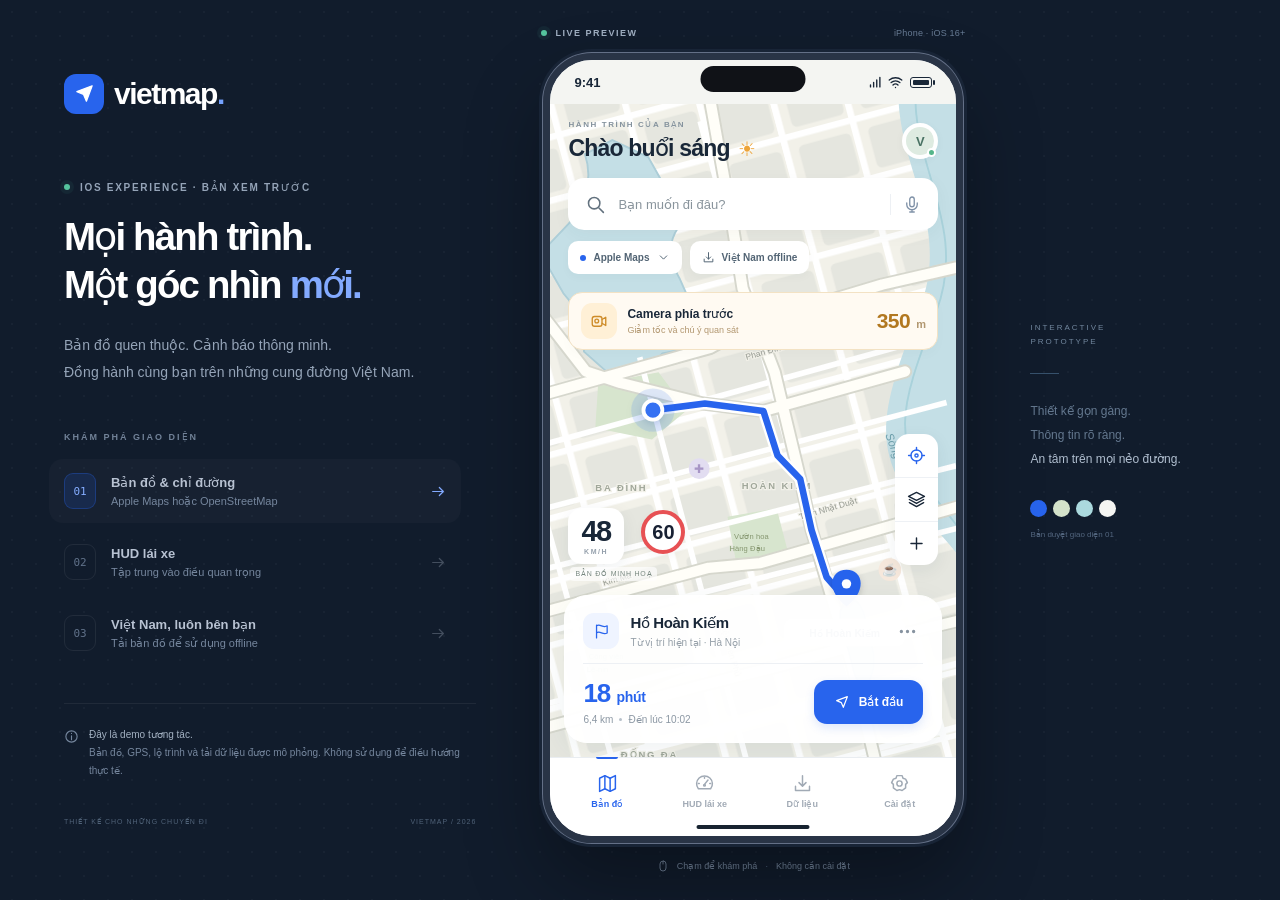
==== commit 922b2c31: "Add driving HUD, Vietnam offline OSM maps, and HTML preview Co-authored-by: arena-agent <297053741+a" ====
--- a/demo/index.html
+++ b/demo/index.html
@@ -1,1369 +1,94 @@
 <!doctype html>
 <html lang="vi">
 <head>
-<meta charset="utf-8">
-<meta name="viewport" content="width=device-width,initial-scale=1,viewport-fit=cover">
-<title>VietMap 3.0 — Demo giao diện (chưa compile IPA)</title>
-<style>
-  :root{
-    --accent:#2f7bff; --accent-2:#6b5cff; --danger:#ff4d4f; --warn:#ffb020;
-    --ok:#19c37d; --cyan:#22b8d8;
-    --land:#eef1f6; --block:#e2e7ef; --block-2:#dbe2ec;
-    --water:#c8e3f7; --park:#d9ecd9; --road:#ffffff; --road-edge:#dfe5ee;
-    --road-trunk:#ffffff; --road-trunk-edge:#d7dee9;
-    --label:#6b7787; --ink:#111826; --ink-2:#5b6675;
-    --glass:rgba(255,255,255,.86); --glass-stroke:rgba(17,24,38,.08);
-    --shadow:0 12px 30px rgba(17,24,38,.14), 0 2px 6px rgba(17,24,38,.06);
-  }
-  body.night{
-    --land:#0d1219; --block:#151d27; --block-2:#1a2330;
-    --water:#0b2233; --park:#12241b; --road:#232d3a; --road-edge:#1a222c;
-    --road-trunk:#2d3a49; --road-trunk-edge:#222c38;
-    --label:#7f8da1; --ink:#eef3fb; --ink-2:#9aa8bd;
-    --glass:rgba(18,24,34,.82); --glass-stroke:rgba(255,255,255,.08);
-    --shadow:0 14px 34px rgba(0,0,0,.55), 0 2px 8px rgba(0,0,0,.35);
-  }
-  *{box-sizing:border-box;-webkit-tap-highlight-color:transparent}
-  html,body{height:100%}
-  body{
-    margin:0;font-family:-apple-system,BlinkMacSystemFont,"SF Pro Text","Segoe UI",Roboto,"Helvetica Neue",Arial,sans-serif;
-    background:radial-gradient(1200px 700px at 20% 0%,#22304a 0%,#111826 45%,#080c12 100%);
-    color:#e8eef8;min-height:100vh;display:flex;justify-content:center;padding:26px 20px 40px;
-  }
-  body.night{background:radial-gradient(1200px 700px at 20% 0%,#1a2436 0%,#0b1017 45%,#05070b 100%)}
+  <meta charset="utf-8"><meta name="viewport" content="width=device-width,initial-scale=1,viewport-fit=cover">
+  <meta name="theme-color" content="#111c2c"><title>VietMap — Bản xem trước</title>
+  <link rel="stylesheet" href="styles.css">
+</head>
+<body>
+  <div class="studio">
+    <aside class="intro">
+      <a class="brand" href="#" aria-label="VietMap"><span class="brand-icon" data-icon="navigation"></span>vietmap<span class="brand-dot">.</span></a>
+      <div class="eyebrow"><span class="live-dot"></span> IOS EXPERIENCE · BẢN XEM TRƯỚC</div>
+      <h1>Mọi hành trình.<br>Một góc nhìn <span>mới.</span></h1>
+      <p class="intro-copy">Bản đồ quen thuộc. Cảnh báo thông minh.<br>Đồng hành cùng bạn trên những cung đường Việt Nam.</p>
+      <div class="explore-label">KHÁM PHÁ GIAO DIỆN</div>
+      <div class="preview-steps">
+        <button data-page="map" class="step active"><span class="step-number">01</span><span><strong>Bản đồ & chỉ đường</strong><small>Apple Maps hoặc OpenStreetMap</small></span><span data-icon="arrow-right"></span></button>
+        <button data-page="hud" class="step"><span class="step-number">02</span><span><strong>HUD lái xe</strong><small>Tập trung vào điều quan trọng</small></span><span data-icon="arrow-right"></span></button>
+        <button data-page="data" class="step"><span class="step-number">03</span><span><strong>Việt Nam, luôn bên bạn</strong><small>Tải bản đồ để sử dụng offline</small></span><span data-icon="arrow-right"></span></button>
+      </div>
+      <div class="prototype-note"><span data-icon="info"></span><p><strong>Đây là demo tương tác.</strong><br>Bản đồ, GPS, lộ trình và tải dữ liệu được mô phỏng. Không sử dụng để điều hướng thực tế.</p></div>
+      <div class="intro-footer"><span>THIẾT KẾ CHO NHỮNG CHUYẾN ĐI</span><span>VIETMAP / 2026</span></div>
+    </aside>
 
-  .app{display:flex;gap:34px;align-items:flex-start;max-width:1180px;width:100%}
+    <main class="preview-area">
+      <div class="device-label"><span class="live-dot"></span> LIVE PREVIEW <span class="device-type">iPhone · iOS 16+</span></div>
+      <div class="phone">
+        <div class="status-bar"><span>9:41</span><div class="dynamic-island"></div><div class="system-icons"><span data-icon="signal"></span><span data-icon="wifi"></span><span class="battery"></span></div></div>
+        <div id="app" class="app">
+          <section class="page map-page active" id="page-map" aria-label="Bản đồ">
+            <div class="map-canvas" id="mapCanvas">
+              <svg id="cityMap" viewBox="0 0 430 850" role="img" aria-label="Sơ đồ đường Hà Nội minh họa, không phải bản đồ thực tế">
+                <defs><pattern id="blocks" width="76" height="65" patternTransform="rotate(-15)" patternUnits="userSpaceOnUse"><rect width="76" height="65" fill="var(--map-ground)"/><rect x="7" y="7" width="57" height="45" rx="6" fill="var(--map-block)"/><path d="M0 60H76M70 0V65" stroke="#fff" stroke-width="7"/></pattern><filter id="pinShadow"><feDropShadow dx="0" dy="3" stdDeviation="4" flood-opacity=".18"/></filter></defs>
+                <g id="mapDrawing">
+                  <rect x="-250" y="-250" width="1000" height="1400" fill="url(#blocks)"/>
+                  <path d="M382-50C335 65 433 135 392 242S337 393 393 459 478 539 430 634L520 820 600-50Z" fill="var(--map-water)"/><path d="M399-40C355 69 450 139 409 247S360 384 415 453 489 553 447 627" fill="none" stroke="#a9d2db" stroke-width="2"/>
+                  <path d="M37 80Q48 112 26 147L-10 185 14 227Q36 251 36 289L63 313Q90 321 119 291L154 284Q170 270 153 247L137 211Q119 180 137 156L126 122 104 83 66 65Z" fill="var(--map-water)" stroke="#adced8" stroke-width="2"/>
+                  <path d="M51 323L115 311 145 351 108 382 48 370Z" fill="var(--map-park)"/>
+                  <path d="M188 464L240 455 253 505 199 522Z" fill="var(--map-park)"/><path d="M38 598L132 574 147 627 70 661 29 643Z" fill="var(--map-park)"/>
+                  <g class="minor-roads" fill="none" stroke-linejoin="round"><path d="M-20 391L390 278M-20 459L420 343M-20 523L430 410M-20 590L440 474M-20 666L443 550M-20 742L450 623M-20 808L440 693M159 45L375 845M95 295L246 865M233 13L447 808M-50 303L104 859"/></g>
+                  <g class="major-roads" fill="none" stroke-linecap="round" stroke-linejoin="round"><path d="M-30 341L170 285 219 258 352 218 500 184M-30 571L168 518 223 513 461 445M162-20L193 153 204 222 238 311 265 424 277 478 321 625 380 871M-30 694L155 644 235 624 316 602 462 567M74 322L162 344 226 352 376 310M-10 248L38 310 74 322"/></g>
+                  <g class="road-centers" fill="none" stroke-linecap="round" stroke-linejoin="round"><path d="M-30 341L170 285 219 258 352 218 500 184M-30 571L168 518 223 513 461 445M162-20L193 153 204 222 238 311 265 424 277 478 321 625 380 871M-30 694L155 644 235 624 316 602 462 567M74 322L162 344 226 352 376 310M-10 248L38 310 74 322"/></g>
+                  <path d="M314 552Q325 548 332 565L342 606Q346 628 334 643 324 642 320 620L308 575Q305 562 314 552Z" fill="var(--map-water)" stroke="#a9cdd3" stroke-width="2"/>
+                  <g class="map-labels"><text x="62" y="198" class="water-label">Hồ Tây</text><text x="355" y="377" class="water-label" transform="rotate(70 355 377)">Sông Hồng</text><text x="48" y="437" class="district-label">BA ĐÌNH</text><text x="203" y="435" class="district-label">HOÀN KIẾM</text><text x="75" y="719" class="district-label">ĐỐNG ĐA</text><text x="208" y="298" transform="rotate(-16 208 298)">Phan Đình Phùng</text><text x="265" y="467" transform="rotate(-16 265 467)">Trần Nhật Duật</text><text x="180" y="577" transform="rotate(74 180 577)">Điện Biên Phủ</text><text x="57" y="537" transform="rotate(-16 57 537)">Kim Mã</text><text x="302" y="673">Tràng Tiền</text><text x="41" y="615" class="park-label">Công viên</text><text x="39" y="628" class="park-label">Lê-nin</text><text x="195" y="487" class="park-label">Vườn hoa</text><text x="190" y="500" class="park-label">Hàng Đậu</text></g>
+                  <path class="route-casing" d="M109 351L164 344 226 352 241 399 265 424 277 478 293 528 314 552"/><path class="route-line" id="routeLine" d="M109 351L164 344 226 352 241 399 265 424 277 478 293 528 314 552"/>
+                  <g class="map-pois"><circle cx="63" cy="484" r="12" fill="#f5e6d9"/><text x="63" y="489">☕</text><circle cx="158" cy="413" r="11" fill="#e2ddf1"/><text x="158" y="418">✚</text><circle cx="360" cy="520" r="12" fill="#f6e8dc"/><text x="360" y="525">☕</text></g>
+                  <g filter="url(#pinShadow)"><circle cx="109" cy="351" r="23" fill="#3471f2" fill-opacity=".15"/><circle cx="109" cy="351" r="10" fill="#3471f2" stroke="white" stroke-width="4"/><path d="M314 520C296 520 292 543 314 559 336 543 332 520 314 520Z" fill="#2864ed"/><circle cx="314" cy="535" r="5" fill="white"/></g>
+                  <g class="destination-label"><rect x="248" y="572" width="128" height="29" rx="9" fill="white"/><text x="312" y="591">Hồ Hoàn Kiếm</text></g>
+                </g>
+              </svg>
+            </div>
+            <div class="map-top">
+              <div class="app-heading"><div><span class="overline">HÀNH TRÌNH CỦA BẠN</span><h2>Chào buổi sáng <span class="sun">☀</span></h2></div><button class="avatar" data-page="settings" aria-label="Mở cài đặt">V<span></span></button></div>
+              <button class="search-box" data-action="search"><span data-icon="search"></span><span>Bạn muốn đi đâu?</span><kbd data-icon="mic"></kbd></button>
+              <div class="map-chips"><button id="providerButton" class="chip" data-action="providers"><span class="source-dot"></span><span id="providerName">Apple Maps</span><span data-icon="chevron-down"></span></button><button class="chip" data-action="download"><span data-icon="download"></span><span id="offlineChip">Việt Nam offline</span></button></div>
+              <div id="cameraBanner" class="camera-banner"><div class="hazard-icon" data-icon="camera"></div><div><strong>Camera phía trước</strong><small>Giảm tốc và chú ý quan sát</small></div><span id="cameraDistance">350 <small>m</small></span></div>
+            </div>
+            <div id="missingMap" class="missing-map" hidden><span data-icon="map"></span><h3>Mang Việt Nam theo bạn</h3><p>Tải gói bản đồ Việt Nam để sử dụng OSM<br>ngay cả khi không có kết nối.</p><button class="primary-button" data-action="download">Tải bản đồ Việt Nam <span data-icon="download"></span></button><small>Không có dữ liệu bản đồ thật trong demo</small></div>
+            <div class="map-speed"><strong id="miniSpeed">48</strong><span>KM/H</span></div><div class="map-limit">60</div>
+            <div class="map-tools"><button data-action="recenter" aria-label="Về vị trí hiện tại"><span data-icon="locate"></span></button><button data-action="providers" aria-label="Đổi nguồn bản đồ"><span data-icon="layers"></span></button><button data-action="zoom" aria-label="Phóng to"><span data-icon="plus"></span></button></div>
+            <span class="map-watermark">BẢN ĐỒ MINH HOẠ</span>
+            <div class="route-card" id="routeCard"><div class="route-title"><div class="destination-icon" data-icon="flag"></div><div><h3>Hồ Hoàn Kiếm</h3><p>Từ vị trí hiện tại · Hà Nội</p></div><button class="icon-button" data-action="route-details" aria-label="Chi tiết tuyến"><span data-icon="more"></span></button></div><div class="route-bottom"><div class="route-metrics"><strong>18 <span>phút</span></strong><p>6,4 km <i></i> Đến lúc 10:02</p></div><button class="start-button" data-action="navigate"><span data-icon="navigation"></span><span id="navigateLabel">Bắt đầu</span></button></div></div>
+          </section>
 
-  /* ---------- Thiết bị ---------- */
-  .device{
-    position:relative;width:412px;height:866px;border-radius:56px;padding:11px;
-    background:linear-gradient(160deg,#2b3340,#0e1219 60%);
-    box-shadow:0 40px 90px rgba(0,0,0,.55), inset 0 0 0 1px rgba(255,255,255,.08);
-    flex:0 0 auto;
-  }
-  .screen{
-    position:relative;width:390px;height:844px;border-radius:46px;overflow:hidden;
-    background:var(--land);color:var(--ink);isolation:isolate;
-  }
-  .notch{position:absolute;top:16px;left:50%;transform:translateX(-50%);width:118px;height:28px;border-radius:16px;background:#05070b;z-index:60}
-  .statusbar{position:absolute;top:0;left:0;right:0;height:46px;display:flex;align-items:center;justify-content:space-between;padding:14px 26px 0;font-size:12.5px;font-weight:600;color:var(--ink);z-index:55;pointer-events:none}
-  .statusbar .right{display:flex;gap:5px;align-items:center;opacity:.9}
+          <section class="page hud-page" id="page-hud" aria-label="HUD lái xe">
+            <div class="hud-header"><div class="hud-brand">VIETMAP<span>/ HUD</span></div><span id="gpsBadge" class="gps-badge"><span class="live-dot"></span> GPS tốt</span></div>
+            <div class="hud-subtitle">DỮ LIỆU MÔ PHỎNG · KHÔNG DÙNG ĐỂ LÁI XE</div>
+            <div class="hud-mirrorable" id="hudMirrorable">
+              <div class="hud-dial"><div class="dial-ticks"></div><div class="dial-inner"><span class="speed-caption">TỐC ĐỘ HIỆN TẠI</span><strong id="hudSpeed">48</strong><span class="speed-unit">KM/H</span><div class="hud-safe" id="speedState"><span></span> TRONG GIỚI HẠN AN TOÀN</div></div></div>
+              <div class="hud-road"><div class="limit-sign">60</div><div><small>GIỚI HẠN TỐC ĐỘ</small><strong>Phố Phan Đình Phùng</strong><span>Ba Đình, Hà Nội</span></div><span class="road-direction" data-icon="arrow-up"></span></div>
+              <div class="hud-alert" id="hudAlert"><span class="hazard-icon" data-icon="camera"></span><div><small>SẮP ĐẾN</small><strong>Camera phạt nguội</strong></div><div class="hud-distance"><strong id="hudDistance">350</strong><span>MÉT</span></div></div>
+              <div class="hud-next"><span data-icon="shield"></span><span>Cảnh báo hoạt động offline</span><span class="live-dot"></span></div>
+            </div>
+            <div class="hud-controls"><button id="mirrorButton" data-action="mirror"><span data-icon="mirror"></span>Phản chiếu</button><button id="voiceButton" data-action="voice" class="selected"><span data-icon="volume"></span>Giọng nói</button><button data-action="gps"><span data-icon="locate"></span>Thử GPS</button></div>
+            <div class="simulator"><div><label for="speedSlider">Mô phỏng tốc độ</label><output id="sliderValue">48 km/h</output></div><input id="speedSlider" type="range" min="0" max="120" value="48" aria-label="Tốc độ mô phỏng"><div class="slider-labels"><span>0</span><span>60</span><span>120 km/h</span></div></div>
+          </section>
 
-  /* ---------- Bản đồ ---------- */
-  .mapstage{position:absolute;inset:0;overflow:hidden;background:var(--land);perspective:1100px;perspective-origin:50% 60%}
-  #map{position:absolute;top:0;left:0;width:1000px;height:1000px;transform-origin:0 0;will-change:transform;transition:filter .35s}
-  .tiltwrap{position:absolute;inset:0;transform-origin:50% 58%;transition:transform .55s cubic-bezier(.2,.8,.2,1)}
-  .horizon{position:absolute;top:0;left:0;right:0;height:170px;pointer-events:none;opacity:0;transition:opacity .5s;
-    background:linear-gradient(180deg,rgba(13,18,25,.85),rgba(13,18,25,0));z-index:2}
-  body:not(.night) .horizon{background:linear-gradient(180deg,rgba(238,241,246,.92),rgba(238,241,246,0))}
-  .horizon.on{opacity:1}
+          <section class="page data-page" id="page-data" aria-label="Dữ liệu offline"><div class="page-title"><span class="overline">SẴN SÀNG CHO MỌI CUNG ĐƯỜNG</span><h2>Bản đồ offline<span>.</span></h2><p>Kết nối có thể mất.<br>Hành trình của bạn thì không.</p></div><div class="country-card"><div class="country-card-top"><span class="pill-light"><span class="live-dot"></span> OPENSTREETMAP</span><span class="country-code">VN</span></div><div class="vietnam-art"><svg viewBox="0 0 170 220" aria-hidden="true"><path d="M50 12L68 19 81 11 90 22 104 19 113 31 128 39 124 50 112 58 119 72 110 85 113 96 121 107 127 127 143 145 146 162 137 176 125 183 116 198 95 207 79 204 70 213 53 212 54 201 67 192 82 186 93 172 108 166 115 152 109 134 99 117 97 101 93 91 94 77 84 67 72 64 62 55 52 57 42 48 31 43 34 31 42 28Z" fill="currentColor"/><circle cx="94" cy="59" r="5" fill="#fff"/><circle cx="126" cy="151" r="4" fill="#fff"/><circle cx="87" cy="192" r="5" fill="#fff"/><path d="M94 59Q84 106 126 151T87 192" fill="none" stroke="white" stroke-width="1.5" stroke-dasharray="3 4"/><circle cx="155" cy="135" r="2"/><circle cx="158" cy="173" r="3"/><circle cx="164" cy="181" r="2"/></svg></div><div class="country-copy"><h3>Việt Nam</h3><p>Từ những con phố nhỏ<br>đến những hành trình lớn.</p><span>GÓI BẢN ĐỒ MINH HOẠ</span></div><div class="country-card-footer"><span data-icon="database"></span><span>1,26 GB</span><i></i><span>Phiên bản 2026.10</span></div></div><div class="data-state" id="dataState"></div><div class="data-features"><div><span data-icon="wifi-off"></span><span><strong>Xem bản đồ không cần mạng</strong><small>Sau khi tải dữ liệu về thiết bị</small></span></div><div><span data-icon="shield"></span><span><strong>Kiểm tra trước khi cài đặt</strong><small>Mô phỏng xác minh gói dữ liệu</small></span></div></div><p class="data-disclaimer">Demo chỉ lưu trạng thái trong trình duyệt, không tải file MBTiles. Tìm kiếm và tính tuyến trong app iOS vẫn dùng Apple Maps.</p></section>
 
-  svg text{font-family:-apple-system,"SF Pro Text","Segoe UI",Roboto,sans-serif;user-select:none}
-  .rd{fill:none;stroke-linecap:round;stroke-linejoin:round}
-  .road-label{font-size:11.5px;fill:var(--label);font-weight:600;letter-spacing:.2px}
-  .road-label.big{font-size:13px;font-weight:700;fill:var(--ink-2)}
-  .mk{cursor:pointer}
-  .mk .halo{opacity:0;transition:opacity .3s}
-  .mk.active .halo{opacity:.85}
-  .mk.dim{opacity:.42}
-  .pinlabel{font-size:9.5px;font-weight:700;fill:#fff;text-anchor:middle}
-  .distlabel{font-size:10px;font-weight:800;text-anchor:middle;fill:var(--ink)}
-  .route-glow{opacity:.55}
-  #puck{transition:opacity .3s}
+          <section class="page settings-page" id="page-settings" aria-label="Cài đặt"><div class="page-title"><span class="overline">THEO CÁCH CỦA BẠN</span><h2>Cài đặt<span>.</span></h2><p>Một hành trình, nhiều lựa chọn.</p></div><div class="profile-card"><div class="avatar">V</div><div><strong>Người bạn đồng hành</strong><span>VietMap · Bản thiết kế iOS</span></div><span class="version-tag">v1.0</span></div><div class="settings-group"><h3>BẢN ĐỒ & DỮ LIỆU</h3><button class="settings-row" data-action="providers"><span class="setting-icon blue" data-icon="layers"></span><span>Nguồn bản đồ</span><small id="settingsProvider">Apple Maps</small><span data-icon="chevron-right"></span></button><button class="settings-row" data-action="download"><span class="setting-icon green" data-icon="download"></span><span>Gói bản đồ Việt Nam</span><span data-icon="chevron-right"></span></button><div class="settings-row"><span class="setting-icon blue" data-icon="wifi"></span><label for="wifiSetting">Chỉ tải qua Wi-Fi</label><input id="wifiSetting" class="switch" type="checkbox" checked></div></div><div class="settings-group"><h3>HUD & CẢNH BÁO</h3><div class="settings-row"><span class="setting-icon orange" data-icon="volume"></span><label for="voiceSetting">Giọng nói tiếng Việt</label><input id="voiceSetting" class="switch" type="checkbox" checked></div><div class="settings-row"><span class="setting-icon purple" data-icon="sun"></span><label for="awakeSetting">Giữ sáng màn hình</label><input id="awakeSetting" class="switch" type="checkbox" checked></div><div class="settings-row"><span class="setting-icon blue" data-icon="mirror"></span><label for="mirrorSetting">Phản chiếu HUD</label><input id="mirrorSetting" class="switch" type="checkbox"></div></div><div class="settings-about"><span class="brand-icon" data-icon="navigation"></span><strong>Được tạo cho những chuyến đi.</strong><p>Thiết kế lấy cảm hứng từ VietHUD.<br>HTML demo — không phải ứng dụng iOS thực tế.</p><button class="text-button" data-action="reset">Đặt lại toàn bộ demo</button></div></section>
 
-  /* ---------- UI overlay ---------- */
-  .ui{position:absolute;inset:0;z-index:20;pointer-events:none}
-  .ui > *{pointer-events:auto}
-
-  .topbar{position:absolute;top:52px;left:12px;right:12px;display:flex;gap:8px;transition:transform .35s,opacity .3s}
-  .topbar.hide{transform:translateY(-130%);opacity:0;pointer-events:none}
-  .iconbtn{
-    width:46px;height:46px;border-radius:15px;border:1px solid var(--glass-stroke);background:var(--glass);
-    backdrop-filter:blur(18px) saturate(1.2);-webkit-backdrop-filter:blur(18px) saturate(1.2);
-    display:grid;place-items:center;box-shadow:var(--shadow);cursor:pointer;color:var(--ink);position:relative;
-    transition:transform .15s, background .2s;
-  }
-  .iconbtn:active{transform:scale(.94)}
-  .iconbtn.on{background:linear-gradient(135deg,var(--accent),var(--accent-2));color:#fff;border-color:transparent}
-  .iconbtn svg{width:21px;height:21px}
-  .searchpill{
-    flex:1;height:46px;border-radius:15px;border:1px solid var(--glass-stroke);background:var(--glass);
-    backdrop-filter:blur(18px) saturate(1.2);-webkit-backdrop-filter:blur(18px) saturate(1.2);
-    box-shadow:var(--shadow);display:flex;align-items:center;gap:9px;padding:0 14px;cursor:pointer;
-    font-size:14.5px;color:var(--ink-2);overflow:hidden;white-space:nowrap;
-  }
-  .searchpill .spark{margin-left:auto;color:var(--accent)}
-
-  .chips{position:absolute;top:108px;left:12px;right:12px;display:flex;gap:7px;overflow:hidden;transition:transform .35s,opacity .3s}
-  .chips.hide{transform:translateY(-120%);opacity:0;pointer-events:none}
-  .chip{
-    display:flex;align-items:center;gap:5px;height:32px;padding:0 12px;border-radius:16px;font-size:12.5px;font-weight:600;
-    background:var(--glass);border:1px solid var(--glass-stroke);backdrop-filter:blur(14px);color:var(--ink-2);
-    box-shadow:0 4px 14px rgba(0,0,0,.10);white-space:nowrap;cursor:pointer;
-  }
-  .chip.on{background:linear-gradient(135deg,var(--accent),var(--accent-2));color:#fff;border-color:transparent}
-
-  /* Thanh dẫn đường (thay HUD) */
-  .drivebar{
-    position:absolute;top:52px;left:12px;right:12px;border-radius:20px;background:var(--glass);
-    border:1px solid var(--glass-stroke);backdrop-filter:blur(20px) saturate(1.3);box-shadow:var(--shadow);
-    padding:11px 12px;display:flex;gap:11px;align-items:center;transform:translateY(-160%);opacity:0;
-    transition:transform .4s cubic-bezier(.2,.8,.2,1),opacity .3s;
-  }
-  .drivebar.on{transform:none;opacity:1}
-  .maneuver{
-    width:48px;height:48px;border-radius:16px;display:grid;place-items:center;flex:0 0 auto;
-    background:linear-gradient(135deg,var(--accent),var(--accent-2));color:#fff;font-size:24px;font-weight:800;
-    box-shadow:0 8px 20px rgba(47,123,255,.4);
-  }
-  .drivebar .txt{flex:1;min-width:0}
-  .drivebar .l1{display:flex;align-items:baseline;gap:7px}
-  .drivebar .big{font-size:19px;font-weight:800;letter-spacing:-.4px;font-variant-numeric:tabular-nums}
-  .drivebar .step{font-size:13.5px;font-weight:650;white-space:nowrap;overflow:hidden;text-overflow:ellipsis}
-  .drivebar .l2{font-size:11.5px;color:var(--ink-2);margin-top:2px;white-space:nowrap;overflow:hidden;text-overflow:ellipsis}
-  .progress{position:absolute;left:12px;right:12px;top:44px;height:3.5px;border-radius:3px;background:rgba(127,141,161,.28);overflow:hidden;opacity:0;transition:opacity .3s}
-  .progress.on{opacity:1}
-  .progress i{display:block;height:100%;width:0;background:linear-gradient(90deg,var(--accent),var(--cyan));border-radius:3px;transition:width .25s linear}
-
-  /* Callout cảnh báo trên bản đồ */
-  .callout{
-    position:absolute;transform:translate(-50%,-100%);min-width:120px;max-width:190px;
-    border-radius:14px;padding:8px 10px 9px;background:var(--glass);border:1px solid var(--glass-stroke);
-    backdrop-filter:blur(18px);box-shadow:var(--shadow);opacity:0;transition:opacity .2s, transform .2s;
-    pointer-events:none;z-index:8;
-  }
-  .callout.on{opacity:1}
-  .callout::after{
-    content:"";position:absolute;left:50%;bottom:-6px;transform:translateX(-50%) rotate(45deg);
-    width:11px;height:11px;background:var(--glass);border-right:1px solid var(--glass-stroke);border-bottom:1px solid var(--glass-stroke);
-  }
-  .callout .t{display:flex;align-items:center;gap:6px;font-size:11px;font-weight:800;letter-spacing:.2px;text-transform:uppercase;color:var(--danger)}
-  .callout .n{font-size:12px;font-weight:650;margin-top:2px;line-height:1.25;color:var(--ink)}
-  .callout .d{font-size:15px;font-weight:850;font-variant-numeric:tabular-nums;margin-top:2px;color:var(--ink)}
-  .callout .d span{font-size:11px;font-weight:600;color:var(--ink-2)}
-  .callout.k-red .t{color:var(--danger)} .callout.k-amber .t{color:#f08c00}
-  .callout.k-cyan .t{color:#0d8fb0}
-  .callout.urgent{animation:pulseCallout 1.1s infinite}
-  @keyframes pulseCallout{0%,100%{box-shadow:0 0 0 0 rgba(255,77,79,.45), var(--shadow)}50%{box-shadow:0 0 0 12px rgba(255,77,79,0), var(--shadow)}}
-
-  /* Vòng tốc độ + biển giới hạn (hiện trên bản đồ, không phải HUD) */
-  .speedchip{
-    position:absolute;left:12px;bottom:26px;display:flex;align-items:center;gap:9px;opacity:0;transform:translateY(10px);
-    transition:opacity .3s,transform .3s;z-index:12;
-  }
-  .speedchip.on{opacity:1;transform:none}
-  .speeddial{
-    width:74px;height:74px;border-radius:50%;background:var(--glass);border:1px solid var(--glass-stroke);
-    backdrop-filter:blur(18px);box-shadow:var(--shadow);display:grid;place-items:center;position:relative;
-  }
-  .speeddial .v{font-size:25px;font-weight:850;letter-spacing:-1px;font-variant-numeric:tabular-nums;line-height:1}
-  .speeddial .u{font-size:9px;font-weight:700;color:var(--ink-2);letter-spacing:.4px}
-  .speeddial.over{background:linear-gradient(135deg,#ff4d4f,#d92b2e);border-color:transparent;color:#fff}
-  .speeddial.over .u{color:rgba(255,255,255,.85)}
-  .limitsign{
-    width:52px;height:52px;border-radius:50%;background:#fff;border:5px solid #e01f2b;display:grid;place-items:center;
-    font-size:19px;font-weight:850;color:#111;box-shadow:var(--shadow);
-  }
-  .limitsign.q{width:52px;height:52px;font-size:19px}
-
-  /* Cột nút phải */
-  .rightctl{position:absolute;right:12px;bottom:116px;display:flex;flex-direction:column;gap:9px;z-index:12}
-  .rightctl .iconbtn{width:46px;height:46px}
-  .rightctl .iconbtn.accent{background:linear-gradient(135deg,var(--accent),var(--accent-2));color:#fff;border-color:transparent}
-
-  /* Bottom sheet */
-  .sheet{
-    position:absolute;left:0;right:0;bottom:0;background:var(--glass);backdrop-filter:blur(26px) saturate(1.4);
-    -webkit-backdrop-filter:blur(26px) saturate(1.4);border-top:1px solid var(--glass-stroke);
-    border-radius:26px 26px 0 0;box-shadow:0 -14px 40px rgba(0,0,0,.28);padding:8px 16px 18px;
-    transform:translateY(calc(100% - 116px));transition:transform .42s cubic-bezier(.2,.8,.2,1);z-index:14;max-height:600px;overflow:hidden;
-  }
-  .sheet.open{transform:translateY(0)}
-  .sheet.gone{transform:translateY(112%)}
-  .grab{width:44px;height:5px;border-radius:3px;background:rgba(127,141,161,.45);margin:0 auto 10px;cursor:grab}
-  .sheet h3{margin:0 0 3px;font-size:17px;font-weight:800;letter-spacing:-.3px;color:var(--ink)}
-  .sheet .sub{font-size:12px;color:var(--ink-2);margin-bottom:10px}
-  .quick{display:grid;grid-template-columns:repeat(3,1fr);gap:8px;margin-bottom:10px}
-  .quick button{
-    border:1px solid var(--glass-stroke);background:rgba(127,141,161,.10);border-radius:15px;padding:10px 6px;cursor:pointer;
-    display:flex;flex-direction:column;align-items:center;gap:5px;font-size:11.5px;font-weight:650;color:var(--ink);
-  }
-  .quick button svg{width:20px;height:20px;opacity:.85}
-  .airow{
-    display:flex;align-items:center;gap:9px;border:1px solid var(--glass-stroke);border-radius:15px;padding:11px 12px;
-    background:linear-gradient(135deg,rgba(47,123,255,.12),rgba(107,92,255,.10));cursor:pointer;
-  }
-  .airow .sp{width:30px;height:30px;border-radius:10px;display:grid;place-items:center;background:linear-gradient(135deg,var(--accent),var(--accent-2));color:#fff}
-  .airow .tx{font-size:12.5px;font-weight:700;color:var(--ink)}
-  .airow .sb{font-size:10.5px;color:var(--ink-2)}
-
-  .tabs{display:flex;gap:6px;margin:2px 0 10px}
-  .tab{flex:1;height:32px;border-radius:10px;border:1px solid transparent;background:rgba(127,141,161,.12);color:var(--ink-2);font-size:11.5px;font-weight:700;cursor:pointer}
-  .tab.on{background:var(--ink);color:var(--land);border-color:transparent}
-
-  .rcard{
-    display:flex;gap:11px;align-items:center;padding:11px 12px;border-radius:16px;border:1px solid var(--glass-stroke);
-    background:rgba(127,141,161,.07);margin-bottom:8px;cursor:pointer;transition:border-color .2s,background .2s;
-  }
-  .rcard.on{border-color:var(--accent);background:rgba(47,123,255,.12);box-shadow:0 0 0 3px rgba(47,123,255,.12)}
-  .rcard .badge{width:44px;height:44px;border-radius:13px;display:grid;place-items:center;font-weight:850;font-size:15px;color:#fff;flex:0 0 auto}
-  .rcard .b1{font-size:13.5px;font-weight:750;color:var(--ink);display:flex;align-items:center;gap:6px}
-  .rcard .rec{font-size:9px;font-weight:800;letter-spacing:.3px;padding:2px 6px;border-radius:6px;background:linear-gradient(135deg,var(--accent),var(--accent-2));color:#fff}
-  .rcard .b2{font-size:11.5px;color:var(--ink-2);margin-top:2px}
-  .rcard .b3{font-size:10.5px;color:var(--ink-2);margin-top:3px;display:flex;gap:8px;flex-wrap:wrap}
-  .rcard .b3 i{font-style:normal;opacity:.75}
-
-  .cta{
-    width:100%;height:52px;border:0;border-radius:17px;color:#fff;font-size:15.5px;font-weight:800;cursor:pointer;
-    background:linear-gradient(135deg,var(--accent),var(--accent-2));box-shadow:0 12px 26px rgba(47,123,255,.38);
-    display:flex;align-items:center;justify-content:center;gap:8px;margin-top:4px;
-  }
-  .cta.ghost{background:rgba(127,141,161,.16);color:var(--ink);box-shadow:none}
-  .cta:active{transform:scale(.985)}
-
-  /* Toast / banner nhỏ */
-  .toast{
-    position:absolute;left:50%;transform:translate(-50%,10px);bottom:112px;background:#0f1722;color:#fff;font-size:12.5px;font-weight:650;
-    padding:10px 14px;border-radius:13px;box-shadow:0 10px 26px rgba(0,0,0,.4);opacity:0;transition:opacity .25s,transform .25s;z-index:30;
-    max-width:86%;text-align:center;
-  }
-  .toast.on{opacity:1;transform:translate(-50%,0)}
-
-  /* Viền đỏ khi vượt tốc độ */
-  .vignette{position:absolute;inset:0;pointer-events:none;z-index:9;opacity:0;transition:opacity .35s;
-    box-shadow:inset 0 0 90px 18px rgba(255,77,79,.55)}
-  .vignette.on{opacity:1;animation:vig 1.4s infinite}
-  @keyframes vig{0%,100%{opacity:.55}50%{opacity:.95}}
-
-  /* Trạng thái tới nơi */
-  .arrive{position:absolute;inset:0;z-index:40;display:grid;place-items:center;background:rgba(8,12,18,.55);backdrop-filter:blur(6px);opacity:0;pointer-events:none;transition:opacity .3s}
-  .arrive.on{opacity:1;pointer-events:auto}
-  .arrive .card{width:300px;background:var(--glass);border:1px solid var(--glass-stroke);border-radius:26px;padding:20px;text-align:center;box-shadow:var(--shadow)}
-  .arrive .tick{width:64px;height:64px;border-radius:50%;margin:0 auto 12px;display:grid;place-items:center;background:linear-gradient(135deg,#19c37d,#0e9f63);color:#fff;font-size:30px}
-  .arrive h3{margin:0 0 4px;font-size:18px;font-weight:850;color:var(--ink)}
-  .arrive p{margin:0 0 14px;font-size:12.5px;color:var(--ink-2)}
-  .arrive .stats{display:grid;grid-template-columns:repeat(3,1fr);gap:8px;margin-bottom:14px}
-  .arrive .stats div{background:rgba(127,141,161,.12);border-radius:12px;padding:8px 4px}
-  .arrive .stats b{display:block;font-size:15px;font-weight:850;color:var(--ink)}
-  .arrive .stats span{font-size:9.5px;color:var(--ink-2)}
-
-  /* Panel AI */
-  .aipanel{
-    position:absolute;left:0;right:0;bottom:0;background:var(--glass);backdrop-filter:blur(26px) saturate(1.4);
-    border-radius:26px 26px 0 0;border-top:1px solid var(--glass-stroke);padding:14px 16px 18px;z-index:35;
-    transform:translateY(110%);transition:transform .4s cubic-bezier(.2,.8,.2,1);box-shadow:0 -14px 40px rgba(0,0,0,.3);
-  }
-  .aipanel.on{transform:none}
-  .aipanel .head{display:flex;align-items:center;gap:9px;margin-bottom:10px}
-  .aipanel .head .sp{width:30px;height:30px;border-radius:10px;background:linear-gradient(135deg,var(--accent),var(--accent-2));display:grid;place-items:center;color:#fff}
-  .aipanel h4{margin:0;font-size:14.5px;font-weight:800;color:var(--ink)}
-  .aipanel .head .x{margin-left:auto;color:var(--ink-2);cursor:pointer;font-size:18px;line-height:1}
-  .aipanel .field{display:flex;align-items:center;gap:8px;border:1px solid var(--glass-stroke);border-radius:13px;padding:10px 12px;background:rgba(127,141,161,.10);margin-bottom:8px}
-  .aipanel input{border:0;background:transparent;outline:none;font:inherit;font-size:13px;color:var(--ink);width:100%}
-  .aipanel .sugg{display:flex;flex-wrap:wrap;gap:6px;margin:6px 0 10px}
-  .aipanel .sugg button{font-size:11px;font-weight:650;padding:7px 10px;border-radius:10px;border:1px solid var(--glass-stroke);background:rgba(127,141,161,.10);color:var(--ink);cursor:pointer;text-align:left}
-  .aipanel .reply{font-size:12px;line-height:1.45;color:var(--ink-2);background:rgba(47,123,255,.10);border:1px solid rgba(47,123,255,.25);border-radius:13px;padding:10px 12px;margin-bottom:10px;display:none}
-  .aipanel .reply.on{display:block}
-  .aipanel .reply b{color:var(--ink)}
-  .kv{display:flex;justify-content:space-between;font-size:11px;color:var(--ink-2);padding:4px 0;border-bottom:1px dashed rgba(127,141,161,.25)}
-  .kv:last-child{border:0}
-  .kv b{color:var(--ink);font-weight:700}
-
-  /* ---------- Console demo ---------- */
-  .console{flex:1;min-width:320px;max-width:520px;color:#dbe6f5}
-  .console h1{font-size:21px;margin:4px 0 6px;letter-spacing:-.4px;font-weight:800}
-  .console .lead{font-size:13px;line-height:1.55;color:#9db0c9;margin:0 0 16px}
-  .card{background:rgba(255,255,255,.045);border:1px solid rgba(255,255,255,.10);border-radius:18px;padding:14px 15px;margin-bottom:12px;backdrop-filter:blur(10px)}
-  .card h2{font-size:11px;letter-spacing:1px;text-transform:uppercase;color:#8fa3bd;margin:0 0 10px;font-weight:800}
-  .row{display:flex;gap:8px;flex-wrap:wrap}
-  .btn{
-    border:1px solid rgba(255,255,255,.14);background:rgba(255,255,255,.07);color:#e8f0fb;font-size:12.5px;font-weight:700;
-    padding:9px 12px;border-radius:11px;cursor:pointer;transition:.15s;
-  }
-  .btn:hover{background:rgba(255,255,255,.13)}
-  .btn.primary{background:linear-gradient(135deg,#2f7bff,#6b5cff);border-color:transparent;box-shadow:0 8px 20px rgba(47,123,255,.35)}
-  .btn.danger{background:rgba(255,77,79,.18);border-color:rgba(255,77,79,.4);color:#ffd3d4}
-  .btn.on{background:rgba(47,123,255,.28);border-color:rgba(47,123,255,.6)}
-  .slider{width:100%;accent-color:#2f7bff;margin-top:8px}
-  .lbl{display:flex;justify-content:space-between;font-size:12px;color:#9db0c9;margin-top:10px}
-  .lbl b{color:#eaf2ff;font-variant-numeric:tabular-nums}
-  .switchrow{display:flex;align-items:center;justify-content:space-between;font-size:12.5px;padding:7px 0;color:#c7d6e8}
-  .sw{width:42px;height:24px;border-radius:12px;background:rgba(255,255,255,.15);position:relative;cursor:pointer;transition:.2s;flex:0 0 auto}
-  .sw i{position:absolute;top:3px;left:3px;width:18px;height:18px;border-radius:50%;background:#fff;transition:.2s}
-  .sw.on{background:linear-gradient(135deg,#2f7bff,#6b5cff)}
-  .sw.on i{left:21px}
-  .note{font-size:11.5px;line-height:1.5;color:#8fa3bd;margin:8px 0 0}
-  .note b{color:#cfe0f5}
-  ul.diff{margin:0;padding-left:16px;font-size:12px;line-height:1.6;color:#b9cae0}
-  ul.diff b{color:#eaf2ff}
-  .tag{display:inline-block;font-size:10px;font-weight:800;letter-spacing:.4px;padding:3px 7px;border-radius:7px;background:rgba(255,176,32,.18);color:#ffcf7a;border:1px solid rgba(255,176,32,.35);vertical-align:middle;margin-left:6px}
-  .mobilehint{display:none}
-
-  @media (max-width:1020px){
-    body{padding:14px 10px 30px}
-    .app{flex-direction:column;align-items:center;gap:22px}
-    .device{width:min(412px,96vw);height:min(866px,calc(96vw * 2.2));padding:8px;border-radius:48px}
-    .screen{width:100%;height:100%;border-radius:40px}
-    .console{max-width:520px;width:100%}
-  }
-</style>
-</head>
-<body class="night">
-<div class="app">
-  <!-- ================= ĐIỆN THOẠI ================= -->
-  <div class="device">
-    <div class="notch"></div>
-    <div class="screen" id="screen">
-      <div class="mapstage" id="mapstage">
-        <div class="tiltwrap" id="tiltwrap">
-          <svg id="map" viewBox="0 0 1000 1000" width="1000" height="1000" aria-label="Bản đồ demo">
-            <defs>
-              <linearGradient id="gRoute" x1="0" y1="0" x2="1" y2="1">
-                <stop offset="0%" stop-color="#2f7bff"/><stop offset="100%" stop-color="#6b5cff"/>
-              </linearGradient>
-              <filter id="fGlow" x="-30%" y="-30%" width="160%" height="160%">
-                <feGaussianBlur stdDeviation="6" result="b"/>
-                <feMerge><feMergeNode in="b"/><feMergeNode in="SourceGraphic"/></feMerge>
-              </filter>
-              <filter id="fShadow" x="-40%" y="-40%" width="180%" height="180%">
-                <feDropShadow dx="0" dy="2" stdDeviation="2.4" flood-opacity=".35"/>
-              </filter>
-            </defs>
-            <g id="world">
-              <rect x="-200" y="-200" width="1400" height="1400" fill="var(--land)"/>
-              <g id="blocks"></g>
-              <g id="water"></g>
-              <g id="parks"></g>
-              <g id="zones"></g>
-              <g id="roads"></g>
-              <g id="labels"></g>
-              <g id="routes"></g>
-              <g id="markers"></g>
-              <g id="puck" style="opacity:0"></g>
-            </g>
-          </svg>
-        </div>
-        <div class="horizon" id="horizon"></div>
-      </div>
-
-      <div class="statusbar"><span>9:41</span><span class="right">● ●● ▮</span></div>
-
-      <div class="ui">
-        <div class="progress" id="progress"><i></i></div>
-
-        <!-- Thanh trên: tìm kiếm (chế độ duyệt) -->
-        <div class="topbar" id="topbar">
-          <div class="iconbtn" id="btnMenu" title="Menu">
-            <svg viewBox="0 0 24 24" fill="none" stroke="currentColor" stroke-width="2"><path d="M4 6h16M4 12h16M4 18h16" stroke-linecap="round"/></svg>
-          </div>
-          <div class="searchpill" id="btnSearch">
-            <svg width="18" height="18" viewBox="0 0 24 24" fill="none" stroke="currentColor" stroke-width="2"><circle cx="11" cy="11" r="7"/><path d="M20 20l-3.5-3.5" stroke-linecap="round"/></svg>
-            <span>Tìm địa điểm, địa chỉ…</span>
-            <span class="spark" title="Trợ lý AI">
-              <svg width="18" height="18" viewBox="0 0 24 24" fill="currentColor"><path d="M12 2l1.9 5.3L19 9l-5.1 1.7L12 16l-1.9-5.3L5 9l5.1-1.7L12 2zm6.5 11l.9 2.6 2.6.9-2.6.9-.9 2.6-.9-2.6L15 17l2.6-.9.9-2.6z"/></svg>
-            </span>
-          </div>
-          <div class="iconbtn" id="btnLayersTop" title="Lớp bản đồ">
-            <svg viewBox="0 0 24 24" fill="none" stroke="currentColor" stroke-width="2"><path d="M12 3l9 5-9 5-9-5 9-5z"/><path d="M3 13l9 5 9-5" stroke-linecap="round"/></svg>
-          </div>
-        </div>
-
-        <div class="chips" id="chips">
-          <button class="chip on" data-cat="cameras">📷 Camera</button>
-          <button class="chip on" data-cat="signs">🛑 Biển báo</button>
-          <button class="chip on" data-cat="zones">🎯 Vùng 40</button>
-          <button class="chip" data-cat="fuel">⛽ Xăng</button>
-        </div>
-
-        <!-- Thanh dẫn đường (thay HUD) -->
-        <div class="drivebar" id="drivebar">
-          <div class="maneuver" id="mnv">↑</div>
-          <div class="txt">
-            <div class="l1"><span class="big" id="mnvDist">250 m</span><span class="step" id="mnvText">Đi thẳng</span></div>
-            <div class="l2" id="mnvNext">Sau đó: rẽ trái vào Đường Láng</div>
-          </div>
-          <div class="iconbtn" id="btnExit" title="Kết thúc">
-            <svg viewBox="0 0 24 24" fill="none" stroke="currentColor" stroke-width="2.4"><path d="M6 6l12 12M18 6L6 18" stroke-linecap="round"/></svg>
-          </div>
-        </div>
-
-        <!-- Callout cảnh báo neo trên bản đồ -->
-        <div class="callout" id="callout">
-          <div class="t" id="coType">CAMERA TỐC ĐỘ</div>
-          <div class="n" id="coName">Ngã tư Sở</div>
-          <div class="d" id="coDist">180 <span>m · giới hạn 60</span></div>
-        </div>
-
-        <!-- Cột nút phải -->
-        <div class="rightctl">
-          <div class="iconbtn accent" id="btnPitch" title="3D / 2D">
-            <svg viewBox="0 0 24 24" fill="none" stroke="currentColor" stroke-width="2"><path d="M12 3l8 4.5v9L12 21l-8-4.5v-9L12 3z"/><path d="M12 12l8-4.5M12 12v9M12 12L4 7.5"/></svg>
-          </div>
-          <div class="iconbtn" id="btnLayers" title="Lớp hiển thị">
-            <svg viewBox="0 0 24 24" fill="none" stroke="currentColor" stroke-width="2"><path d="M12 3l9 5-9 5-9-5 9-5z"/><path d="M3 13l9 5 9-5" stroke-linecap="round"/></svg>
-          </div>
-          <div class="iconbtn" id="btnFollow" title="Bám theo vị trí" style="display:none">
-            <svg viewBox="0 0 24 24" fill="none" stroke="currentColor" stroke-width="2"><path d="M12 3v4M12 21a9 9 0 110-18 9 9 0 010 18z" stroke-linecap="round"/><circle cx="12" cy="12" r="2.6" fill="currentColor" stroke="none"/></svg>
-          </div>
-          <div class="iconbtn" id="btnNight" title="Ngày / Đêm">
-            <svg viewBox="0 0 24 24" fill="none" stroke="currentColor" stroke-width="2"><path d="M21 13.2A8.4 8.4 0 1110.8 3a6.8 6.8 0 0010.2 10.2z"/></svg>
-          </div>
-        </div>
-
-        <!-- Vòng tốc độ + biển giới hạn ngay trên bản đồ -->
-        <div class="speedchip" id="speedchip">
-          <div class="speeddial" id="speeddial"><div class="v" id="spdVal">38</div><div class="u">km/h</div></div>
-          <div class="limitsign" id="limitVal">60</div>
-        </div>
-
-        <div class="vignette" id="vignette"></div>
-
-        <!-- Bottom sheet -->
-        <div class="sheet" id="sheet">
-          <div class="grab" id="grab"></div>
-          <div id="sheetBody"></div>
-        </div>
-
-        <!-- Panel AI (tuỳ chọn) -->
-        <div class="aipanel" id="aipanel">
-          <div class="head">
-            <div class="sp"><svg width="17" height="17" viewBox="0 0 24 24" fill="currentColor"><path d="M12 2l1.9 5.3L19 9l-5.1 1.7L12 16l-1.9-5.3L5 9l5.1-1.7L12 2z"/></svg></div>
-            <div>
-              <h4>Tìm tuyến bằng AI</h4>
-            </div>
-            <div class="x" id="btnAiClose">✕</div>
-          </div>
-          <div class="field">
-            <span>⌨️</span>
-            <input id="aiInput" placeholder="đi xe máy từ Cầu Giấy đến Hồ Hoàn Kiếm, tránh cao tốc" autocomplete="off">
-            <span id="btnAiSend" style="font-weight:800;color:var(--accent);cursor:pointer">Gửi</span>
-          </div>
-          <div class="sugg" id="aiSugg">
-            <button data-q="đi xe máy từ Cầu Giấy đến Hồ Hoàn Kiếm, tránh cao tốc">đi xe máy Cầu Giấy → Hồ Hoàn Kiếm, tránh cao tốc</button>
-            <button data-q="ô tô từ Ngã tư Sở đến sân bay Nội Bài, ít camera nhất">ô tô Ngã tư Sở → Nội Bài, ít camera</button>
-            <button data-q="đi bộ từ Hồ Tây đến phố cổ">đi bộ Hồ Tây → phố cổ</button>
-          </div>
-          <div class="reply" id="aiReply"></div>
-          <div>
-            <div class="kv"><span>Chế độ</span><b id="aiMode">AI bật · ckey.vn · gpt-4o-mini</b></div>
-            <div class="kv"><span>Không có key</span><b>Bộ phân tích offline (vẫn tìm được)</b></div>
-            <div class="kv"><span>Dữ liệu gửi đi</span><b>Chỉ câu lệnh, không gửi vị trí</b></div>
-          </div>
-        </div>
-
-        <div class="toast" id="toast"></div>
-
-        <div class="arrive" id="arrive">
-          <div class="card">
-            <div class="tick">✓</div>
-            <h3>Đã tới nơi</h3>
-            <p id="arriveSub">Hồ Hoàn Kiếm · 2,6 km</p>
-            <div class="stats">
-              <div><b id="arrT">14 phút</b><span>thời gian</span></div>
-              <div><b id="arrD">2,6 km</b><span>quãng đường</span></div>
-              <div><b id="arrC">4</b><span>cảnh báo</span></div>
-            </div>
-            <button class="cta" id="btnArriveOk">Xong</button>
-          </div>
+          <nav class="tab-bar" aria-label="Điều hướng ứng dụng"><button data-page="map" class="active"><span data-icon="map"></span><span>Bản đồ</span></button><button data-page="hud"><span data-icon="gauge"></span><span>HUD lái xe</span></button><button data-page="data"><span data-icon="download"></span><span>Dữ liệu</span><i id="downloadDot" hidden></i></button><button data-page="settings"><span data-icon="settings"></span><span>Cài đặt</span></button></nav>
+          <div class="home-indicator"></div>
+          <div class="modal-backdrop" id="modalBackdrop" hidden><section class="sheet" id="sheet" role="dialog" aria-modal="true" aria-labelledby="sheetTitle" tabindex="-1"><div class="sheet-handle"></div><button class="sheet-close icon-button" id="closeSheet" aria-label="Đóng hộp thoại"><span data-icon="x"></span></button><div id="sheetContent"></div></section></div>
+          <div id="toast" class="toast" role="status" aria-live="polite"></div>
         </div>
       </div>
-    </div>
+      <div class="preview-caption"><span data-icon="mouse"></span> Chạm để khám phá <span>·</span> Không cần cài đặt</div>
+    </main>
+    <aside class="review-note"><div class="review-tag">INTERACTIVE PROTOTYPE</div><span class="review-line"></span><p>Thiết kế gọn gàng.<br>Thông tin rõ ràng.<br><strong>An tâm trên mọi nẻo đường.</strong></p><div class="color-swatches"><i></i><i></i><i></i><i></i></div><small>Bản duyệt giao diện 01</small></aside>
   </div>
-
-  <!-- ================= CONSOLE ================= -->
-  <aside class="console">
-    <h1>VietMap 3.0 — demo giao diện <span class="tag">CHƯA BUILD IPA</span></h1>
-    <p class="lead">Bản dựng HTML để bạn duyệt bố cục trước khi mình sửa Swift và compile. Bấm các nút bên dưới để chạy kịch bản; điện thoại bên trái là giao diện thật sẽ làm.</p>
-
-    <div class="card">
-      <h2>Kịch bản</h2>
-      <div class="row">
-        <button class="btn" data-act="idle">Bản đồ tự do</button>
-        <button class="btn" data-act="route">Tìm tuyến</button>
-        <button class="btn primary" data-act="drive">Bắt đầu dẫn đường</button>
-        <button class="btn" data-act="overspeed">Vượt tốc độ</button>
-        <button class="btn" data-act="offroute">Đi lệch tuyến</button>
-        <button class="btn" data-act="arrive">Tới nơi</button>
-        <button class="btn" data-act="reset">Reset</button>
-      </div>
-      <div class="lbl"><span>Tốc độ mô phỏng</span><b id="spdOut">38 km/h</b></div>
-      <input class="slider" id="spdRange" type="range" min="0" max="80" step="1" value="38">
-      <p class="note">Camera/ biển báo hiện <b>trực tiếp trên bản đồ</b>; cảnh báo có callout bám theo điểm và khoảng cách đếm lùi. Không còn màn hình HUD riêng.</p>
-    </div>
-
-    <div class="card">
-      <h2>Hiển thị</h2>
-      <div class="switchrow"><span>Bản đồ 3D (nghiêng + xoay theo hướng)</span><div class="sw on" id="swPitch"><i></i></div></div>
-      <div class="switchrow"><span>Ban đêm</span><div class="sw on" id="swNight"><i></i></div></div>
-      <div class="switchrow"><span>Biển giới hạn tốc độ</span><div class="sw on" id="swSigns"><i></i></div></div>
-      <div class="switchrow"><span>Camera phạt nguội / giám sát</span><div class="sw on" id="swCams"><i></i></div></div>
-      <div class="switchrow"><span>Vùng tốc độ (trường học, khu dân cư)</span><div class="sw on" id="swZones"><i></i></div></div>
-    </div>
-
-    <div class="card">
-      <h2>AI (tuỳ chọn)</h2>
-      <div class="switchrow"><span>Bật AI để hiểu câu tiếng Việt</span><div class="sw on" id="swAi"><i></i></div></div>
-      <p class="note">AI chỉ <b>hiểu ý định</b> (đi/đến/phương tiện/tránh/ghé) rồi trả JSON; tuyến do MapKit/VietMap tính. Không có key vẫn dùng được bằng bộ phân tích offline.</p>
-    </div>
-
-    <div class="card">
-      <h2>Kế hoạch triển khai (sau khi bạn duyệt)</h2>
-      <ul class="diff">
-        <li><b>1. Bỏ HUD</b> — xoá <code>HUDView.swift</code> + nút “mở HUD”; chuyển sang lớp bản đồ: annotation biển báo (P.127), camera, overlay vùng tốc độ, callout khoảng cách.</li>
-        <li><b>2. Dữ liệu biển báo</b> — schema 3 cho <code>vn_alerts.json</code>: <code>speed_sign</code>, <code>speed_zone</code>, <code>school_zone</code>, <code>speed_camera</code>, <code>red_light_camera</code>; gộp OSM <code>maxspeed</code> + camera TP.HCM + JSON người dùng; script <code>build-alert-data.py</code> kiểm tra biển báo hợp lệ.</li>
-        <li><b>3. AI tuỳ chọn</b> — dựng lại <code>AIClient</code>/<code>AIRoutePlanner</code> (OpenAI-compatible, model đổi được), AI chỉ trả JSON ý định; không có key thì parser offline. Có công tắc trong Cài đặt.</li>
-        <li><b>4. Tuyến thông minh</b> — mở rộng <code>RouteScorer</code>: mật độ camera, % cao tốc, phí, số đèn đỏ; 3 chế độ xếp hạng (nhanh nhất / ít camera / tránh cao tốc) đúng như tab trong demo.</li>
-        <li><b>5. Camera dẫn đường</b> — giữ bản 2.1 (3D xoay theo hướng, zoom theo tốc độ, tự tính lại tuyến, tự kết thúc).</li>
-        <li><b>6. Kiểm thử &amp; phát hành</b> — unit test cho dữ liệu biển báo + xếp hạng tuyến, CI 3 job xanh rồi mới build IPA 3.0.0.</li>
-      </ul>
-    </div>
-
-    <div class="card">
-      <h2>Khác gì bản 2.1</h2>
-      <ul class="diff">
-        <li><b>Bỏ HUD toàn màn hình</b> — biển báo, camera, vùng tốc độ và cảnh báo vẽ ngay trên bản đồ.</li>
-        <li><b>Biển báo P.127 thật trên đường</b>: 60 → 50 → 40 (trường học) → 50, đổi giới hạn đúng lúc đi qua.</li>
-        <li><b>Camera phạt nguội</b> có callout khoảng cách, viền đỏ khi vượt tốc độ, rung cảnh báo.</li>
-        <li><b>Tuyến thông minh như Google Maps</b>: 3 phương án + điểm 0–100 + “ít camera nhất / tránh cao tốc”, so sánh phí, ETA.</li>
-        <li><b>AI quay lại nhưng là tuỳ chọn</b>: câu lệnh tiếng Việt → JSON ý định → tuyến thật; không có key vẫn chạy.</li>
-        <li><b>3D/2D chuyển tức thì</b>, màn hình gọn khi chạy, không còn nút mở HUD.</li>
-      </ul>
-    </div>
-  </aside>
-</div>
-
-<script>
-"use strict";
-/* ============================================================
-   VietMap 3.0 — demo giao diện (1 file, không cần mạng)
-   Bản mô phỏng để duyệt UX trước khi viết Swift.
-   ============================================================ */
-
-const SVGNS = "http://www.w3.org/2000/svg";
-const $ = (s, r = document) => r.querySelector(s);
-const $$ = (s, r = document) => Array.from(r.querySelectorAll(s));
-const el = (tag, attrs = {}, parent) => {
-  const n = document.createElementNS(SVGNS, tag);
-  for (const k in attrs) n.setAttribute(k, attrs[k]);
-  if (parent) parent.appendChild(n);
-  return n;
-};
-const clamp = (v, a, b) => Math.min(b, Math.max(a, v));
-const fmtM = (m) => (m >= 950 ? (m / 1000).toFixed(1).replace(".", ",") + " km" : Math.round(m / 10) * 10 + " m");
-const fmtT = (sec) => {
-  const min = Math.round(sec / 60);
-  if (min < 60) return min + " phút";
-  return Math.floor(min / 60) + " giờ " + (min % 60) + " phút";
-};
-const clock = (sec) => {
-  const d = new Date(Date.now() + sec * 1000);
-  return String(d.getHours()).padStart(2, "0") + ":" + String(d.getMinutes()).padStart(2, "0");
-};
-
-/* ---------- Thế giới bản đồ ---------- */
-const M_PER_UNIT = 2.94;               // mét / đơn vị SVG (tuyến chính ≈ 2,6 km)
-const ROUTE_PTS = [
-  [172, 902], [196, 856], [215, 800], [246, 744], [265, 700], [300, 664],
-  [330, 640], [372, 604], [430, 560], [474, 536], [520, 512], [566, 490],
-  [610, 470], [652, 448], [690, 430], [726, 414], [760, 400], [792, 378], [820, 356]
-];
-const ALT1 = [[172,902],[250,858],[318,806],[392,742],[470,676],[552,606],[628,540],[700,470],[762,420],[820,356]];
-const ALT2 = [[172,902],[248,896],[330,884],[430,862],[530,836],[630,796],[712,738],[770,656],[802,560],[812,452],[820,356]];
-
-const ROADS = [
-  { c: "trunk", w: 17, p: ROUTE_PTS },
-  { c: "trunk", w: 15, p: [[120, 980], [172, 902], [200, 828], [214, 742], [232, 664], [262, 590], [306, 520], [356, 452]] },
-  { c: "primary", w: 12, p: [[330, 640], [300, 560], [286, 470], [292, 372], [318, 286], [360, 210]] },
-  { c: "primary", w: 12, p: [[430, 560], [500, 620], [560, 690], [612, 772], [650, 862], [668, 960]] },
-  { c: "primary", w: 11, p: [[610, 470], [590, 560], [596, 660], [640, 760]] },
-  { c: "secondary", w: 8, p: [[760, 400], [742, 500], [760, 596], [802, 690]] },
-  { c: "secondary", w: 8, p: [[100, 700], [220, 690], [330, 676], [430, 654], [540, 630], [640, 616], [760, 600]] },
-  { c: "secondary", w: 8, p: [[150, 500], [260, 496], [372, 480], [470, 470], [570, 452], [680, 440], [790, 430]] },
-  { c: "secondary", w: 7, p: [[80, 300], [200, 306], [320, 300], [440, 292], [560, 300], [700, 292], [860, 286]] },
-  { c: "secondary", w: 7, p: [[120, 120], [260, 132], [400, 124], [540, 136], [700, 128], [880, 140]] },
-  { c: "local", w: 5, p: [[196, 856], [110, 820], [40, 780]] },
-  { c: "local", w: 5, p: [[246, 744], [340, 726], [430, 712]] },
-  { c: "local", w: 5, p: [[474, 536], [520, 596], [542, 676]] },
-  { c: "local", w: 5, p: [[652, 448], [664, 520], [690, 588]] },
-  { c: "local", w: 5, p: [[726, 414], [800, 470], [860, 540]] }
-];
-
-const LABELS = [
-  { t: "Đường Nguyễn Trãi", x: 250, y: 760, a: -66, big: true },
-  { t: "Đường Láng", x: 470, y: 522, a: -27, big: true },
-  { t: "Phố Huế", x: 700, y: 420, a: -24, big: true },
-  { t: "Hồ Tây", x: 250, y: 190, a: 0, water: true },
-  { t: "Hồ Hoàn Kiếm", x: 800, y: 300, a: 0, water: true },
-  { t: "Công viên Thống Nhất", x: 500, y: 742, a: 0 },
-  { t: "Sông Hồng", x: 918, y: 520, a: 78, water: true }
-];
-
-/* ---------- Dữ liệu cảnh báo dọc tuyến ---------- */
-const ALERTS = [
-  { m: 145, kind: "speed", name: "Ngã tư Sở – Nguyễn Trãi", limit: 60 },
-  { m: 760, kind: "redlight", name: "Đèn đỏ Láng Hạ – Đường Láng", limit: 50 },
-  { m: 1180, kind: "school", name: "Trường Tiểu học Phố Huế", limit: 40 },
-  { m: 1560, kind: "surveillance", name: "Camera giám sát Ngã tư Phố Huế", limit: null },
-  { m: 2010, kind: "speed", name: "Camera tốc độ phố Bà Triệu", limit: 50 },
-  { m: 2380, kind: "speed", name: "Camera tốc độ Hàng Bài", limit: 50 }
-];
-const SIGNS = [
-  { m: 90, limit: 60, road: "Nguyễn Trãi" },
-  { m: 690, limit: 50, road: "Đường Láng" },
-  { m: 1150, limit: 40, road: "Khu vực trường học" },
-  { m: 1520, limit: 50, road: "Phố Huế" },
-  { m: 2280, limit: 50, road: "Phố Bà Triệu" }
-];
-const MANEUVERS = [
-  { m: 120, icon: "↑", text: "Đi thẳng trên Nguyễn Trãi", next: "Rẽ trái vào Đường Láng" },
-  { m: 620, icon: "↖", text: "Rẽ trái vào Đường Láng", next: "Đi thẳng 900 m" },
-  { m: 1180, icon: "↗", text: "Rẽ phải vào Phố Huế", next: "Chú ý khu vực trường học" },
-  { m: 1780, icon: "↑", text: "Đi thẳng qua Ngã tư Phố Huế", next: "Rẽ phải vào Hàng Bài" },
-  { m: 2320, icon: "↱", text: "Rẽ phải vào Hàng Bài", next: "Đi thẳng 300 m" },
-  { m: 2600, icon: "⚑", text: "Đến Hồ Hoàn Kiếm", next: "Điểm đến bên tay phải" }
-];
-
-const ROUTE_META = [
-  { name: "Nguyễn Trãi → Láng → Phố Huế", tag: "Nhanh nhất", time: 14, color: "#2f7bff", cams: 4, highway: 0, toll: 0 },
-  { name: "Vành đai 2 → Kim Liên", tag: "Ít đèn đỏ", time: 17, color: "#6b5cff", cams: 3, highway: 0.12, toll: 0 },
-  { name: "Vành đai 3 → Tránh trung tâm", tag: "Tránh đông", time: 21, color: "#7f8da1", cams: 1, highway: 0.42, toll: 25000 }
-];
-
-/* ---------- Trạng thái ---------- */
-const S = {
-  mode: "idle",            // idle | route | drive | arrived
-  total: 0,                // mét toàn tuyến
-  travel: 0,               // mét đã đi
-  speed: 38,
-  limit: 60,
-  selRoute: 0,
-  sortMode: "fast",
-  pitch3d: true,
-  night: true,
-  ai: true,
-  layers: { signs: true, cams: true, zones: true },
-  following: true,
-  offX: 0, offY: 0,
-  lastT: 0,
-  warned: new Set(),
-  activeCallout: null,
-  shot: { start: 0, cams: 0 },
-  routePath: null,
-  routeLen: 0
-};
-
-const mapEl = $("#map");
-const world = $("#world");
-const markersG = $("#markers");
-const routesG = $("#routes");
-
-/* ---------- Dựng bản đồ ---------- */
-function seeded(seed) { let s = seed; return () => (s = (s * 16807) % 2147483647) / 2147483647; }
-
-function buildBlocks() {
-  const g = $("#blocks");
-  const rnd = seeded(7);
-  for (let y = 40; y < 980; y += 52) {
-    for (let x = 40; x < 980; x += 52) {
-      const inWater = x > 850 || (x > 170 && x < 350 && y > 80 && y < 300);
-      const inPark = (x > 430 && x < 570 && y > 690 && y < 810);
-      if (inWater || inPark) continue;
-      if (rnd() < 0.18) continue;
-      const w = 30 + rnd() * 14, h = 26 + rnd() * 16;
-      el("rect", {
-        x: x + rnd() * 6, y: y + rnd() * 6, width: w, height: h, rx: 4,
-        fill: rnd() > 0.72 ? "var(--block-2)" : "var(--block)", opacity: 0.94
-      }, g);
-    }
-  }
-}
-
-function buildWater() {
-  const g = $("#water");
-  el("path", {
-    d: "M 900 -50 C 940 180 880 300 900 470 C 918 640 870 800 900 1050 L 1080 1050 L 1080 -50 Z",
-    fill: "var(--water)"
-  }, g);
-  el("ellipse", { cx: 252, cy: 186, rx: 150, ry: 96, fill: "var(--water)", transform: "rotate(-14 252 186)" }, g);
-  el("ellipse", { cx: 806, cy: 330, rx: 46, ry: 30, fill: "var(--water)" }, g);
-}
-
-function buildParks() {
-  const g = $("#parks");
-  el("rect", { x: 430, y: 690, width: 140, height: 122, rx: 18, fill: "var(--park)" }, g);
-  el("rect", { x: 70, y: 392, width: 120, height: 96, rx: 16, fill: "var(--park)" }, g);
-  el("ellipse", { cx: 640, cy: 200, rx: 78, ry: 52, fill: "var(--park)" }, g);
-}
-
-function roadPath(pts) {
-  return pts.map((p, i) => (i ? "L" : "M") + " " + p[0] + " " + p[1]).join(" ");
-}
-
-function buildRoads() {
-  const g = $("#roads");
-  const order = { local: 0, secondary: 1, primary: 2, trunk: 3 };
-  ROADS.slice().sort((a, b) => order[a.c] - order[b.c]).forEach((r) => {
-    const d = roadPath(r.p);
-    el("path", { d, class: "rd", stroke: r.c === "trunk" ? "var(--road-trunk-edge)" : "var(--road-edge)", "stroke-width": r.w + 4 }, g);
-    el("path", { d, class: "rd", stroke: r.c === "trunk" ? "var(--road-trunk)" : "var(--road)", "stroke-width": r.w }, g);
-  });
-  const lg = $("#labels");
-  LABELS.forEach((l) => {
-    const t = el("text", {
-      x: l.x, y: l.y, class: "road-label" + (l.big ? " big" : ""),
-      transform: `rotate(${l.a} ${l.x} ${l.y})`, "text-anchor": "middle"
-    }, lg);
-    t.textContent = l.t;
-    if (l.water) t.style.fill = "var(--water-ink, #6fa9c9)";
-  });
-}
-
-function buildRoutes() {
-  routesG.innerHTML = "";
-  const alts = [ROUTE_PTS, ALT1, ALT2];
-  S.routeMeters = [];
-  alts.forEach((pts, i) => {
-    const d = roadPath(pts);
-    const g = el("g", { "data-route": i }, routesG);
-    el("path", { d, class: "rd", stroke: "rgba(255,255,255,.55)", "stroke-width": 13, opacity: 0.16 }, g);
-    el("path", {
-      d, class: "rd route-line",
-      stroke: i === 0 ? "url(#gRoute)" : "#7f8da1",
-      "stroke-width": i === 0 ? 9 : 7,
-      "stroke-dasharray": i === 0 ? "none" : "14 10",
-      opacity: i === 0 ? 1 : 0.55
-    }, g);
-  });
-  S.routePath = routesG.querySelector('[data-route="0"] .route-line');
-  S.routeLen = S.routePath.getTotalLength();
-  alts.forEach((_, i) => {
-    const path = routesG.querySelector('[data-route="' + i + '"] .route-line');
-    S.routeMeters[i] = path.getTotalLength() * M_PER_UNIT;
-  });
-  S.total = S.routeMeters[0];
-}
-
-function pointAt(m) {
-  const u = clamp(m / M_PER_UNIT, 0, S.routeLen);
-  const p = S.routePath.getPointAtLength(u);
-  const p2 = S.routePath.getPointAtLength(clamp(u + 4, 0, S.routeLen));
-  const angle = Math.atan2(p2.y - p.y, p2.x - p.x) * 180 / Math.PI;
-  return { x: p.x, y: p.y, angle };
-}
-
-/* ---------- Marker trên bản đồ ---------- */
-const markRefs = { signs: [], cams: [], zones: [] };
-
-const CAM_STYLE = {
-  speed: { fill: "#ff4d4f", glyph: "⌾", label: "CAMERA TỐC ĐỘ", cls: "k-red" },
-  redlight: { fill: "#ff8a00", glyph: "⬤", label: "CAMERA ĐÈN ĐỎ", cls: "k-amber" },
-  surveillance: { fill: "#2f9bff", glyph: "◉", label: "CAMERA GIÁM SÁT", cls: "k-cyan" },
-  school: { fill: "#ffbe0b", glyph: "⚑", label: "KHU VỰC TRƯỜNG HỌC", cls: "k-amber" }
-};
-
-function cameraIcon(parent, x, y, fill, glyph) {
-  el("rect", { x: x - 13, y: y - 13, width: 26, height: 26, rx: 9, fill: fill, filter: "url(#fShadow)" }, parent);
-  el("circle", { cx: x - 4, cy: y - 3, r: 3.4, fill: "#fff" }, parent);
-  el("path", {
-    d: `M ${x + 1} ${y - 3} h 8 l 3 -4 v 12 l -3 -4 h -8 z`, fill: "#fff", opacity: 0.95
-  }, parent);
-}
-
-function buildMarkers() {
-  markersG.innerHTML = "";
-  markRefs.signs = [];
-  markRefs.cams = [];
-  markRefs.zones = [];
-
-  // Vùng tốc độ: trường học 40
-  const zg = el("g", { id: "zoneLayer" }, markersG);
-  const zone = el("path", {
-    d: "",
-    stroke: "rgba(255,190,11,.35)", "stroke-width": 26, "stroke-linecap": "round", fill: "none"
-  }, zg);
-  markRefs.zones.push(zone);
-
-  // Biển báo P.127
-  SIGNS.forEach((s, i) => {
-    const p = pointAt(s.m);
-    const g = el("g", { class: "mk", "data-sign": i, transform: `translate(${p.x},${p.y})` }, markersG);
-    el("circle", { class: "halo", r: 22, fill: "rgba(47,123,255,.35)" }, g);
-    el("circle", { r: 14, fill: "#fff", stroke: "#e01f2b", "stroke-width": 4.6, filter: "url(#fShadow)" }, g);
-    const t = el("text", { y: 4.6, "text-anchor": "middle", "font-size": "11", "font-weight": "800", fill: "#111" }, g);
-    t.textContent = s.limit;
-    g.addEventListener("click", () => {
-      toast(`Biển ${s.limit} km/h · ${s.road}`);
-    });
-    markRefs.signs.push({ g, ...s });
-  });
-
-  // Camera
-  ALERTS.forEach((a, i) => {
-    const p = pointAt(a.m);
-    const st = CAM_STYLE[a.kind] || CAM_STYLE.speed;
-    const g = el("g", { class: "mk", "data-cam": i, transform: `translate(${p.x},${p.y})` }, markersG);
-    el("circle", { class: "halo", r: 20, fill: st.fill, opacity: 0.28 }, g);
-    cameraIcon(g, 0, 0, st.fill, st.glyph);
-    const lbl = el("text", { class: "distlabel", y: 26, fill: "var(--ink)" }, g);
-    lbl.textContent = "";
-    g.addEventListener("click", () => selectCamera(i));
-    markRefs.cams.push({ g, lbl, ...a, style: st });
-  });
-}
-
-/// Đặt lại vị trí biển báo/camera/vùng theo tuyến đang chọn.
-function layoutMarkers() {
-  markRefs.signs.forEach((s) => {
-    const p = pointAt(s.m);
-    s.g.setAttribute("transform", "translate(" + p.x + "," + p.y + ") rotate(" + cam.heading + ")");
-  });
-  markRefs.cams.forEach((c) => {
-    const p = pointAt(c.m);
-    c.g.setAttribute("transform", "translate(" + p.x + "," + p.y + ") rotate(" + cam.heading + ")");
-  });
-  if (markRefs.zones[0]) {
-    const z0 = pointAt(1150), z1 = pointAt(1520);
-    markRefs.zones[0].setAttribute("d", `M ${z0.x} ${z0.y} L ${z1.x} ${z1.y}`);
-  }
-}
-
-function selectCamera(i) {
-  const a = ALERTS[i];
-  const st = CAM_STYLE[a.kind] || CAM_STYLE.speed;
-  toast(`${st.label} · ${a.name}${a.limit ? " · giới hạn " + a.limit : ""}`);
-}
-
-/* ---------- Puck ---------- */
-function buildPuck() {
-  const g = $("#puck");
-  g.innerHTML = "";
-  el("circle", { r: 30, fill: "rgba(47,123,255,.18)" }, g);
-  el("circle", { r: 18, fill: "rgba(47,123,255,.28)" }, g);
-  el("circle", { r: 11, fill: "#fff", stroke: "#2f7bff", "stroke-width": 4.5, filter: "url(#fShadow)" }, g);
-  el("path", { d: "M 0 -34 L 9 -18 L 0 -22 L -9 -18 Z", fill: "#2f7bff" }, g);
-}
-
-/* ---------- Camera / transform ---------- */
-let cam = { tx: 0, ty: 0, z: 1, heading: 0, ax: 195, ay: 300 };
-
-function updateCamera(animate) {
-  const box = $("#screen");
-  const W = box.clientWidth || 390, H = box.clientHeight || 844;
-  let px, py, z, heading, ax, ay;
-
-  if (S.mode === "drive" || S.mode === "arrived") {
-    const p = pointAt(S.travel);
-    const sp = clamp(S.speed, 0, 90);
-    const zoomOut = 1 + sp / 90 * 0.42;
-    z = (S.pitch3d ? 1.72 : 1.55) / zoomOut;
-    heading = S.pitch3d ? p.angle : 0;
-    ax = W / 2; ay = H * 0.66;
-    px = p.x + S.offX; py = p.y + S.offY;
-  } else if (S.mode === "route") {
-    // Vừa đủ thấy trọn 3 phương án phía trên bottom sheet
-    z = 0.55; heading = 0; px = 496; py = 632; ax = W / 2; ay = H * 0.34;
-  } else {
-    z = 0.46; heading = 0; px = 496; py = 640; ax = W / 2; ay = H * 0.3;
-  }
-
-  const rad = -heading * Math.PI / 180;
-  const cos = Math.cos(rad), sin = Math.sin(rad);
-  const rx = z * (px * cos - py * sin);
-  const ry = z * (px * sin + py * cos);
-  const tx = ax - rx, ty = ay - ry;
-
-  cam = { tx, ty, z, heading, ax, ay };
-  mapEl.style.transform = `translate(${tx}px,${ty}px) rotate(${rad}rad) scale(${z})`;
-  mapEl.style.transition = animate ? "transform .35s ease-out" : "none";
-
-  // 3D: nghiêng cả bản đồ
-  const tilt = S.pitch3d ? 26 : 0;
-  $("#tiltwrap").style.transform = `rotateX(${tilt}deg) scale(${S.pitch3d ? 1.06 : 1})`;
-  $("#horizon").classList.toggle("on", S.pitch3d && (S.mode === "drive" || S.mode === "route"));
-
-  // Giữ marker/biển báo thẳng đứng (bản đồ xoay -heading nên phải bù +heading)
-  const counter = heading;
-  $$(".mk", markersG).forEach((g) => {
-    const t = g.getAttribute("transform") || "";
-    const m = t.match(/translate\(([-\d.]+),([-\d.]+)\)/);
-    if (m) g.setAttribute("transform", `translate(${m[1]},${m[2]}) rotate(${counter}) scale(${(1 / z * 0.92).toFixed(4)})`);
-  });
-  placePuck();
-  updateMapCallouts();
-}
-
-function worldToScreen(x, y) {
-  const rad = -cam.heading * Math.PI / 180;
-  const cos = Math.cos(rad), sin = Math.sin(rad);
-  const sx = cam.z * (x * cos - y * sin) + cam.tx;
-  const sy = cam.z * (x * sin + y * cos) + cam.ty;
-  // bù nhẹ cho hiệu ứng nghiêng 3D
-  return { x: sx, y: S.pitch3d ? cam.ay + (sy - cam.ay) * 0.9 : sy };
-}
-
-/* ---------- Cảnh báo trên bản đồ ---------- */
-function warnDistance() { return clamp(S.speed * 3, 150, 500); }
-
-function updateMapCallouts() {
-  const showDrive = S.mode === "drive";
-  const co = $("#callout");
-  let best = null;
-
-  markRefs.cams.forEach((c, i) => {
-    const dist = c.m - S.travel;
-    const active = showDrive && dist > 0 && dist <= warnDistance();
-    c.g.classList.toggle("active", active);
-    c.g.classList.toggle("dim", showDrive && dist <= 0);
-    c.lbl.textContent = showDrive && dist > 0 && dist < 900 ? fmtM(dist) : "";
-    if (active && (!best || dist < best.dist)) best = { c, dist, i };
-  });
-
-  if (best) {
-    const st = best.c.style;
-    co.className = "callout on " + st.cls + (best.dist < 120 ? " urgent" : "");
-    $("#coType").textContent = st.label;
-    $("#coName").textContent = best.c.name;
-    $("#coDist").innerHTML = `${Math.round(best.dist / 10) * 10} <span>m${best.c.limit ? " · giới hạn " + best.c.limit : ""}</span>`;
-    const p = pointAt(best.c.m);
-    const s = worldToScreen(p.x, p.y);
-    co.style.left = clamp(s.x, 96, 294) + "px";
-    co.style.top = (s.y - 22) + "px";
-    S.activeCallout = best.i;
-  } else {
-    co.classList.remove("on");
-    S.activeCallout = null;
-  }
-
-  // Biển báo đang áp dụng
-  let activeLimit = null;
-  markRefs.signs.forEach((s) => {
-    const upcoming = s.m - S.travel;
-    const active = showDrive && upcoming > -12 && upcoming < 260;
-    s.g.classList.toggle("active", active);
-    s.g.classList.toggle("dim", showDrive && upcoming < -12);
-    if (showDrive && S.travel >= s.m) activeLimit = s;
-  });
-  if (activeLimit) S.limit = activeLimit.limit;
-}
-
-/* ---------- Vòng tốc độ + vượt tốc ---------- */
-function updateSpeedUI() {
-  const over = S.mode === "drive" && S.speed > S.limit + 5;
-  $("#speedchip").classList.toggle("on", S.mode === "drive");
-  $("#spdVal").textContent = Math.round(S.speed);
-  $("#speeddial").classList.toggle("over", over);
-  $("#limitVal").textContent = S.limit;
-  $("#vignette").classList.toggle("on", over);
-}
-
-/* ---------- Thanh dẫn đường ---------- */
-function updateDriveBar() {
-  if (S.mode !== "drive") return;
-  const next = MANEUVERS.find((m) => m.m > S.travel) || MANEUVERS[MANEUVERS.length - 1];
-  $("#mnv").textContent = next.icon;
-  $("#mnvDist").textContent = fmtM(Math.max(0, next.m - S.travel));
-  $("#mnvText").textContent = next.text;
-  $("#mnvNext").textContent = "Sau đó: " + next.next;
-  const pct = clamp(S.travel / S.total, 0, 1) * 100;
-  $("#progress").classList.add("on");
-  $("#progress").firstElementChild.style.width = pct.toFixed(1) + "%";
-}
-
-/* ---------- Vòng lặp mô phỏng ---------- */
-function tick(t) {
-  if (!S.lastT) S.lastT = t;
-  const dt = Math.min(0.1, (t - S.lastT) / 1000);
-  S.lastT = t;
-
-  if (S.mode === "drive") {
-    const before = S.travel;
-    S.travel = Math.min(S.total, S.travel + (S.speed / 3.6) * dt);
-    S.shot.cams = ALERTS.filter((a) => a.kind !== "surveillance" && a.m <= S.travel).length;
-
-    // cập nhật giới hạn theo biển đã qua
-    let lim = 60;
-    SIGNS.forEach((s) => { if (S.travel >= s.m) lim = s.limit; });
-    if (lim !== S.limit) {
-      S.limit = lim;
-      toast(`Biển mới: ${lim} km/h`);
-    }
-
-    updateSpeedUI();
-    updateDriveBar();
-    updateCamera(false);
-
-    if (S.travel >= S.total - 1 && before < S.total - 1) finishDrive();
-  } else {
-    updateSpeedUI();
-  }
-  requestAnimationFrame(tick);
-}
-
-/* ---------- Chế độ ---------- */
-function enterIdle() {
-  S.mode = "idle";
-  S.travel = 0;
-  $("#topbar").classList.remove("hide");
-  $("#chips").classList.remove("hide");
-  $("#drivebar").classList.remove("on");
-  $("#speedchip").classList.remove("on");
-  $("#progress").classList.remove("on");
-  $("#puck").style.opacity = 0;
-  $("#arrive").classList.remove("on");
-  $("#sheet").classList.remove("gone");
-  $("#sheet").classList.add("open");
-  renderSheet();
-  updateCamera(true);
-}
-
-function enterRoute() {
-  S.mode = "route";
-  S.travel = 0;
-  $("#topbar").classList.add("hide");
-  $("#chips").classList.add("hide");
-  $("#drivebar").classList.remove("on");
-  $("#speedchip").classList.remove("on");
-  $("#progress").classList.remove("on");
-  $("#puck").style.opacity = 0;
-  $("#sheet").classList.remove("gone");
-  $("#sheet").classList.add("open");
-  highlightRoute(S.selRoute);
-  renderSheet();
-  updateCamera(true);
-}
-
-function startDrive() {
-  S.mode = "drive";
-  S.travel = 0;
-  S.limit = 60;
-  S.offX = 0; S.offY = 0;
-  S.lastT = 0;
-  $("#topbar").classList.add("hide");
-  $("#chips").classList.add("hide");
-  $("#drivebar").classList.add("on");
-  $("#progress").classList.add("on");
-  $("#speedchip").classList.add("on");
-  $("#sheet").classList.remove("open");
-  $("#sheet").classList.add("gone");
-  $("#puck").style.opacity = 1;
-  $("#arrive").classList.remove("on");
-  placePuck();
-  updateDriveBar();
-  updateCamera(true);
-  toast("Bắt đầu dẫn đường · bản đồ bám vị trí");
-}
-
-function placePuck() {
-  if (S.mode !== "drive") return;
-  const p = pointAt(S.travel);
-  const g = $("#puck");
-  // Mũi tên hướng đi: bản đồ đã xoay -heading nên chỉ cần xoay đúng góc tuyến.
-  g.setAttribute("transform", `translate(${p.x + S.offX},${p.y + S.offY}) rotate(${p.angle})`);
-}
-
-function finishDrive() {
-  S.mode = "arrived";
-  $("#puck").style.opacity = 0;
-  $("#drivebar").classList.remove("on");
-  $("#speedchip").classList.remove("on");
-  $("#progress").classList.remove("on");
-  $("#vignette").classList.remove("on");
-  $("#arriveSub").textContent = "Hồ Hoàn Kiếm · " + fmtM(S.total);
-  $("#arrT").textContent = fmtT(ROUTE_META[0].time * 60);
-  $("#arrD").textContent = fmtM(S.total);
-  $("#arrC").textContent = String(S.shot.cams);
-  $("#arrive").classList.add("on");
-  updateCamera(true);
-}
-
-function highlightRoute(i) {
-  S.selRoute = i;
-  $$("g[data-route]", routesG).forEach((g, idx) => {
-    const line = g.querySelector(".route-line");
-    const on = idx === i;
-    line.setAttribute("stroke", on ? "url(#gRoute)" : "#7f8da1");
-    line.setAttribute("stroke-width", on ? 9 : 7);
-    line.setAttribute("opacity", on ? 1 : 0.45);
-    line.setAttribute("stroke-dasharray", on ? "none" : "14 10");
-    g.parentNode.appendChild(g);
-  });
-  S.routePath = routesG.querySelector(`[data-route="${i}"] .route-line`);
-  S.routeLen = S.routePath.getTotalLength();
-  S.total = S.routeMeters[i];
-  layoutMarkers();
-  placePuck();
-}
-
-/* ---------- Bottom sheet ---------- */
-function scoreBadge(meta) {
-  let score = 92 - meta.time * 0.9 - meta.cams * 2.4 - meta.highway * 22 - (meta.toll ? 4 : 0);
-  score = clamp(Math.round(score), 45, 98);
-  const color = score >= 85 ? "#19c37d" : score >= 70 ? "#2f7bff" : "#ffb020";
-  return { score, color };
-}
-
-function renderSheet() {
-  const body = $("#sheetBody");
-  if (S.mode === "idle") {
-    body.innerHTML = `
-      <h3>Bạn muốn đi đâu?</h3>
-      <div class="sub">Chạm bản đồ để chọn điểm đến · hoặc nói bằng tiếng Việt</div>
-      <div class="airow" id="openAi">
-        <div class="sp">✦</div>
-        <div>
-          <div class="tx">Tìm tuyến bằng AI</div>
-          <div class="sb">“đi xe máy từ Cầu Giấy đến Hồ Hoàn Kiếm, tránh cao tốc”</div>
-        </div>
-      </div>
-      <div class="quick" style="margin-top:12px">
-        <button data-quick="home"><svg viewBox="0 0 24 24" fill="none" stroke="currentColor" stroke-width="2"><path d="M3 11l9-8 9 8v9a1 1 0 01-1 1h-5v-6H9v6H4a1 1 0 01-1-1z"/></svg>Nhà</button>
-        <button data-quick="work"><svg viewBox="0 0 24 24" fill="none" stroke="currentColor" stroke-width="2"><rect x="3" y="7" width="18" height="13" rx="2"/><path d="M8 7V5a2 2 0 012-2h4a2 2 0 012 2v2"/></svg>Cơ quan</button>
-        <button data-quick="recent"><svg viewBox="0 0 24 24" fill="none" stroke="currentColor" stroke-width="2"><circle cx="12" cy="12" r="9"/><path d="M12 7v5l3 2" stroke-linecap="round"/></svg>Gần đây</button>
-      </div>
-      <button class="cta" id="goRoute">Chỉ đường</button>
-    `;
-    $("#openAi").onclick = openAi;
-    $("#goRoute").onclick = enterRoute;
-    $$("[data-quick]", body).forEach((b) => (b.onclick = () => {
-      const name = b.dataset.quick === "home" ? "Nhà riêng" : b.dataset.quick === "work" ? "Cơ quan" : "Hồ Hoàn Kiếm";
-      toast("Điểm đến: " + name);
-      enterRoute();
-    }));
-  } else if (S.mode === "route") {
-    const order = [0, 1, 2].slice().sort((a, b) => {
-      if (S.sortMode === "cams") return ROUTE_META[a].cams - ROUTE_META[b].cams;
-      if (S.sortMode === "highway") return ROUTE_META[a].highway - ROUTE_META[b].highway;
-      return ROUTE_META[a].time - ROUTE_META[b].time;
-    });
-    const best = order[0];
-    const rows = order.map((i) => {
-      const m = ROUTE_META[i];
-      const b = scoreBadge(m);
-      const isBest = i === best;
-      return `
-      <div class="rcard ${i === S.selRoute ? "on" : ""}" data-route-card="${i}">
-        <div class="badge" style="background:${b.color}">${b.score}</div>
-        <div style="flex:1;min-width:0">
-          <div class="b1">${m.name}${isBest ? '<span class="rec">ĐỀ XUẤT</span>' : ""}</div>
-          <div class="b2">${fmtT(m.time * 60)} · ${fmtM(S.routeMeters[i])} · tới ${clock(m.time * 60)}</div>
-          <div class="b3"><span>📷 ${m.cams} camera</span><span>🛣 ${m.highway ? Math.round(m.highway * 100) + "% cao tốc" : "không cao tốc"}</span><span>💰 ${m.toll ? m.toll.toLocaleString("vi-VN") + " đ" : "miễn phí"}</span></div>
-        </div>
-      </div>`;
-    }).join("");
-    const tabOn = (k) => (S.sortMode === k ? "tab on" : "tab");
-    body.innerHTML = `
-      <h3>3 tuyến đến Hồ Hoàn Kiếm</h3>
-      <div class="sub">Từ Cầu Giấy · xe máy · xếp theo lựa chọn bên dưới</div>
-      <div class="tabs">
-        <button class="${tabOn("fast")}" data-tab="fast">Nhanh nhất</button>
-        <button class="${tabOn("cams")}" data-tab="cams">Ít camera</button>
-        <button class="${tabOn("highway")}" data-tab="highway">Tránh cao tốc</button>
-      </div>
-      ${rows}
-      <button class="cta" id="goDrive">Bắt đầu dẫn đường</button>
-    `;
-    $$("[data-tab]", body).forEach((t) => (t.onclick = () => {
-      S.sortMode = t.dataset.tab;
-      highlightRoute(order[0]);
-      renderSheet();
-      updateCamera(true);
-    }));
-    $$("[data-route-card]", body).forEach((c) => (c.onclick = () => {
-      highlightRoute(+c.dataset.routeCard);
-      renderSheet();
-      updateCamera(true);
-    }));
-    $("#goDrive").onclick = startDrive;
-  }
-}
-
-/* ---------- Panel AI ---------- */
-function openAi() {
-  $("#aipanel").classList.add("on");
-  $("#sheet").classList.remove("open");
-  $("#aiInput").value = "";
-  $("#aiReply").classList.remove("on");
-  setTimeout(() => $("#aiInput").focus(), 260);
-}
-function closeAi() {
-  $("#aipanel").classList.remove("on");
-  if (S.mode === "idle") $("#sheet").classList.add("open");
-}
-
-const AI_ANSWERS = [
-  { q: "xe máy", mode: "Xe máy", avoid: "cao tốc", dest: "Hồ Hoàn Kiếm", from: "Cầu Giấy" },
-  { q: "ô tô", mode: "Ô tô", avoid: "đường đông", dest: "Sân bay Nội Bài", from: "Ngã tư Sở" },
-  { q: "đi bộ", mode: "Đi bộ", avoid: "—", dest: "Phố cổ Hà Nội", from: "Hồ Tây" }
-];
-
-function sendAi(text) {
-  const t = (text || "").trim();
-  if (!t) return;
-  const hit = AI_ANSWERS.find((a) => t.toLowerCase().includes(a.q)) || AI_ANSWERS[0];
-  $("#aiReply").classList.add("on");
-  $("#aiReply").innerHTML = `<b>Đang hiểu câu lệnh…</b>`;
-  setTimeout(() => {
-    $("#aiReply").innerHTML = S.ai
-      ? `<b>Đã hiểu:</b> ${hit.mode} · ${hit.from} → ${hit.dest} · tránh: ${hit.avoid}<br>
-         <span style="opacity:.75">JSON ý định → tìm địa điểm bằng MapKit → 3 tuyến → chấm điểm.</span>`
-      : `<b>Chế độ offline:</b> bộ phân tích tiếng Việt nhận ra phương tiện <b>${hit.mode}</b>,
-         điểm đi <b>${hit.from}</b>, điểm đến <b>${hit.dest}</b>.`;
-    setTimeout(() => { closeAi(); enterRoute(); toast("Đã tạo tuyến bằng AI"); }, 900);
-  }, 520);
-}
-
-/* ---------- Toast ---------- */
-let toastTimer = null;
-function toast(msg) {
-  const t = $("#toast");
-  t.textContent = msg;
-  t.classList.add("on");
-  clearTimeout(toastTimer);
-  toastTimer = setTimeout(() => t.classList.remove("on"), 2400);
-}
-
-/* ---------- Điều khiển ---------- */
-function bind() {
-  $("#grab").onclick = () => $("#sheet").classList.toggle("open");
-  $("#btnPitch").onclick = () => {
-    S.pitch3d = !S.pitch3d;
-    $("#btnPitch").classList.toggle("accent", S.pitch3d);
-    $("#swPitch").classList.toggle("on", S.pitch3d);
-    updateCamera(true);
-    toast(S.pitch3d ? "Bản đồ 3D · nghiêng 26°" : "Bản đồ 2D · nhìn từ trên xuống");
-  };
-  $("#btnNight").onclick = toggleNight;
-  $("#btnLayers").onclick = () => { $("#sheet").classList.add("open"); toast("Lớp: biển báo, camera, vùng tốc độ"); };
-  $("#btnLayersTop").onclick = () => { $("#sheet").classList.add("open"); };
-  $("#btnSearch").onclick = () => { openAi(); };
-  $("#btnMenu").onclick = () => toast("Menu: Cài đặt · Dữ liệu cảnh báo · Yêu thích");
-  $("#btnExit").onclick = () => { enterIdle(); toast("Đã kết thúc dẫn đường"); };
-  $("#btnFollow").onclick = () => { S.offX = 0; S.offY = 0; S.following = true; updateCamera(true); $("#btnFollow").style.display = "none"; toast("Đã bám theo vị trí"); };
-  $("#btnArriveOk").onclick = () => { $("#arrive").classList.remove("on"); enterIdle(); };
-  $("#btnAiClose").onclick = closeAi;
-  $("#btnAiSend").onclick = () => sendAi($("#aiInput").value);
-  $("#aiInput").addEventListener("keydown", (e) => { if (e.key === "Enter") sendAi($("#aiInput").value); });
-  $$("#aiSugg button").forEach((b) => (b.onclick = () => sendAi(b.dataset.q)));
-
-  $$(".console [data-act]").forEach((b) => (b.onclick = () => runAct(b.dataset.act)));
-
-  $("#spdRange").oninput = (e) => {
-    S.speed = +e.target.value;
-    $("#spdOut").textContent = S.speed + " km/h";
-    updateSpeedUI();
-    updateMapCallouts();
-    updateCamera(false);
-  };
-
-  const sw = (id, key, cb) => {
-    $(id).onclick = () => {
-      const on = !$(id).classList.contains("on");
-      $(id).classList.toggle("on", on);
-      cb(on);
-    };
-  };
-  sw("#swPitch", "pitch", (on) => { S.pitch3d = on; $("#btnPitch").classList.toggle("accent", on); updateCamera(true); });
-  sw("#swNight", "night", (on) => { S.night = on; document.body.classList.toggle("night", on); document.querySelector(".screen").style.background = on ? "#0d1219" : "#eef1f6"; });
-  sw("#swSigns", "signs", (on) => { S.layers.signs = on; markRefs.signs.forEach((s) => (s.g.style.display = on ? "" : "none")); });
-  sw("#swCams", "cams", (on) => { S.layers.cams = on; markRefs.cams.forEach((c) => (c.g.style.display = on ? "" : "none")); });
-  sw("#swZones", "zones", (on) => { S.layers.zones = on; markRefs.zones.forEach((z) => (z.style.display = on ? "" : "none")); });
-  sw("#swAi", "ai", (on) => {
-    S.ai = on;
-    $("#aiMode").textContent = on ? "AI bật · ckey.vn · gpt-4o-mini" : "AI tắt · bộ phân tích offline";
-  });
-
-  // chạm bản đồ: chọn điểm đến
-  $("#mapstage").addEventListener("click", (e) => {
-    if (S.mode !== "idle") return;
-    if (e.target.closest(".mk")) return;
-    if (S.dragging) return;
-  });
-
-  // kéo bản đồ để xem trước (chỉ khi đang dẫn đường)
-  let dragStart = null;
-  $("#mapstage").addEventListener("pointerdown", (e) => {
-    if (S.mode !== "drive") return;
-    if (e.target.closest(".ui")) return;
-    dragStart = { x: e.clientX, y: e.clientY, ox: S.offX, oy: S.offY };
-    S.dragging = false;
-  });
-  window.addEventListener("pointermove", (e) => {
-    if (!dragStart) return;
-    const dx = (e.clientX - dragStart.x) / cam.z, dy = (e.clientY - dragStart.y) / cam.z;
-    if (Math.abs(dx) + Math.abs(dy) > 8) {
-      S.dragging = true;
-      S.following = false;
-      S.offX = dragStart.ox - dx;
-      S.offY = dragStart.oy - dy;
-      $("#btnFollow").style.display = "";
-      updateCamera(false);
-    }
-  });
-  window.addEventListener("pointerup", () => { dragStart = null; setTimeout(() => (S.dragging = false), 50); });
-}
-
-function toggleNight() {
-  S.night = !S.night;
-  document.body.classList.toggle("night", S.night);
-  $("#swNight").classList.toggle("on", S.night);
-}
-
-function runAct(act) {
-  switch (act) {
-    case "idle": enterIdle(); break;
-    case "route": enterRoute(); break;
-    case "drive": startDrive(); break;
-    case "overspeed":
-      if (S.mode !== "drive") startDrive();
-      S.speed = Math.max(S.limit + 17, 70);
-      $("#spdRange").value = S.speed; $("#spdOut").textContent = S.speed + " km/h";
-      updateSpeedUI(); updateCamera(false);
-      toast("Vượt " + Math.round(S.speed - S.limit) + " km/h · giảm tốc độ");
-      break;
-    case "offroute":
-      if (S.mode !== "drive") startDrive();
-      S.following = false;
-      S.offX = 46; S.offY = -38;
-      $("#btnFollow").style.display = "";
-      updateCamera(false);
-      toast("Đi lệch tuyến · đang tính lại…");
-      setTimeout(() => {
-        S.offX = 0; S.offY = 0; S.following = true;
-        $("#btnFollow").style.display = "none";
-        updateCamera(true);
-        toast("Đã tính lại tuyến theo vị trí hiện tại");
-      }, 2100);
-      break;
-    case "arrive":
-      if (S.mode !== "drive") startDrive();
-      S.speed = Math.max(30, S.speed);
-      $("#spdRange").value = S.speed; $("#spdOut").textContent = S.speed + " km/h";
-      S.travel = Math.max(0, S.total - 25);
-      updateCamera(true);
-      toast("Còn 25 m tới điểm đến");
-      break;
-    case "reset":
-      $("#arrive").classList.remove("on"); $("#aipanel").classList.remove("on");
-      S.speed = 38; $("#spdRange").value = 38; $("#spdOut").textContent = "38 km/h";
-      S.pitch3d = true; $("#btnPitch").classList.add("accent"); $("#swPitch").classList.add("on");
-      enterIdle(); toast("Đã reset demo");
-      break;
-  }
-}
-
-/* ---------- Khởi động ---------- */
-buildBlocks();
-buildWater();
-buildParks();
-buildRoads();
-buildRoutes();
-buildMarkers();
-layoutMarkers();
-buildPuck();
-bind();
-enterIdle();
-requestAnimationFrame(tick);
-setTimeout(() => toast("Không còn HUD — biển báo & camera hiện trực tiếp trên bản đồ"), 700);
-</script>
+  <script src="app.js"></script>
 </body>
 </html>
--- a/demo/styles.css
+++ b/demo/styles.css
@@ -0,0 +1,7 @@
+*{box-sizing:border-box} :root{--blue:#2864ed;--ink:#192738;--muted:#81909f;--border:#eaf0f5;--map-ground:#f2f1e9;--map-block:#e5e6df;--map-water:#c4dfe6;--map-park:#d7e5ce;font-family:-apple-system,BlinkMacSystemFont,'Segoe UI',sans-serif;color:var(--ink);font-synthesis:none}body{margin:0;background:#111c2c;background-image:radial-gradient(#ffffff08 1px,transparent 1px);background-size:24px 24px}button,input,a{-webkit-tap-highlight-color:transparent}button{font:inherit;cursor:pointer;border:0;color:inherit;background:none}button:focus-visible,a:focus-visible,input:focus-visible{outline:3px solid #79a4ff;outline-offset:3px}button:disabled{opacity:.45;cursor:not-allowed}button svg,a svg{flex-shrink:0}svg.icon{width:21px;height:21px;display:block;fill:none;stroke:currentColor;stroke-width:1.8;stroke-linecap:round;stroke-linejoin:round}button{touch-action:manipulation}a{color:inherit;text-decoration:none}[hidden]{display:none!important}h1,h2,h3,p{margin:0}.studio{min-height:100svh;max-width:1600px;margin:auto;display:grid;grid-template-columns:minmax(300px,1fr) 450px minmax(150px,.45fr);gap:52px;padding:28px 5vw;align-items:center}.intro{color:#fff;max-width:445px;padding:25px 0}.brand{display:inline-flex;align-items:center;font-size:30px;letter-spacing:-1.5px;font-weight:750;margin-bottom:68px}.brand-icon{display:flex;align-items:center;justify-content:center;background:var(--blue);color:white;border-radius:12px;height:40px;width:40px;margin-right:10px}.brand-icon svg{width:23px;height:23px;fill:currentColor;stroke-width:1.3}.brand-dot{color:#75a2ff}.eyebrow{display:flex;gap:10px;align-items:center;font-size:10px;letter-spacing:1.7px;font-weight:600;color:#95a4b8;margin-bottom:20px}.live-dot{display:inline-block;background:#55c49e;width:6px;height:6px;border-radius:50%;flex-shrink:0;box-shadow:0 0 0 4px #55c49e11}h1{font-size:clamp(33px,3vw,47px);line-height:1.25;letter-spacing:-1.8px;font-weight:680}h1>span{color:#83aaff}.intro-copy{font-size:14px;line-height:1.95;color:#95a4b8;margin-top:23px}.explore-label{font-size:9px;letter-spacing:2px;color:#728298;margin-top:46px;margin-bottom:17px;font-weight:700}.preview-steps{display:flex;flex-direction:column;gap:7px}.step{display:flex;text-align:left;gap:15px;align-items:center;border-radius:14px;padding:14px 15px;margin-left:-15px;transition:background .2s;width:100%;color:#b8c2d2}.step:hover,.step.active{background:#ffffff06}.step-number{color:#607189;font:11px ui-monospace,monospace;border:1px solid #ffffff12;border-radius:9px;width:32px;height:36px;display:grid;place-items:center}.step.active .step-number{background:#2864ed25;border-color:#2864ed50;color:#85adff}.step strong{font-size:13px;font-weight:550;display:block}.step small{font-size:11px;color:#75869d;display:block;margin-top:5px}.step>span:last-child{margin-left:auto;opacity:.3}.step.active>span:last-child{opacity:1;color:#83aaff}.step .icon{width:16px}.prototype-note{display:flex;align-items:flex-start;gap:10px;margin-top:38px;padding-top:22px;border-top:1px solid #ffffff10;color:#75869d;font-size:10px;line-height:1.8}.prototype-note>span{margin-top:3px}.prototype-note .icon{width:15px;height:15px}.prototype-note strong{font-weight:500;color:#a3b1c2}.intro-footer{margin-top:38px;display:flex;justify-content:space-between;font-size:7px;letter-spacing:1px;color:#506278;gap:20px}.preview-area{display:flex;flex-direction:column;align-items:center;position:relative}.device-label{display:flex;align-items:center;gap:8px;align-self:stretch;padding:0 13px;margin-bottom:15px;color:#a1b0c3;font-size:9px;font-weight:600;letter-spacing:1.5px}.device-type{margin-left:auto;color:#687c95;font-weight:400;letter-spacing:.2px}.phone{width:420px;height:min(850px,calc(100svh - 110px));min-height:700px;border:7px solid #293446;border-radius:49px;background:#f2f5f8;box-shadow:0 0 0 1px #647087,0 0 0 4px #182436,0 40px 80px #0005;overflow:hidden;position:relative;transform:translateZ(0)}.status-bar{position:absolute;top:0;left:0;right:0;height:44px;z-index:20;display:flex;align-items:center;justify-content:space-between;padding:0 24px;background:#f5f6f2e8;font-size:13px;font-weight:650;transition:background .2s,color .2s}.dynamic-island{position:absolute;left:50%;transform:translateX(-50%);width:105px;height:26px;top:6px;background:#101217;border-radius:30px}.system-icons{display:flex;gap:5px;align-items:center}.system-icons .icon{width:15px;height:15px;stroke-width:2.2}.battery{display:block;width:22px;height:11px;border:1px solid currentColor;border-radius:3px;position:relative;margin-left:2px}.battery:before{content:'';display:block;position:absolute;inset:2px;background:currentColor;border-radius:1px}.battery:after{content:'';position:absolute;width:2px;height:5px;right:-4px;top:2px;background:currentColor;border-radius:2px}.app{position:absolute;inset:44px 0 0;overflow:hidden}.page{position:absolute;inset:0 0 79px;display:none;overflow-y:auto;scrollbar-width:none}.page.active{display:block}.page::-webkit-scrollbar{display:none}.map-page{overflow:hidden;background:var(--map-ground)}.map-canvas{position:absolute;inset:-44px 0 -130px;transition:filter .4s,opacity .4s;overflow:hidden}.map-canvas>svg{width:100%;height:100%;min-height:840px;object-fit:cover}.map-canvas.osm{--map-ground:#f3f0df;--map-block:#e8e4d5;--map-water:#b5dce7;--map-park:#cde3bf}.map-canvas.locked{filter:blur(5px);opacity:.26}.minor-roads{stroke:white;stroke-width:6}.major-roads{stroke:#d6d7cd;stroke-width:15}.road-centers{stroke:#fffef8;stroke-width:11}.map-labels text{font-size:9px;fill:#969a92;font-weight:450;paint-order:stroke;stroke:var(--map-ground);stroke-width:2.5px;letter-spacing:.1px}.map-labels .water-label{font-size:12px;fill:#6c9eaa;font-style:italic;stroke:var(--map-water);stroke-width:1px}.map-labels .district-label{font-size:10px;fill:#a0a79a;letter-spacing:2px;font-weight:650}.map-labels .park-label{font-size:8px;fill:#85966f;stroke:var(--map-park);stroke-width:1px}.route-casing,.route-line{fill:none;stroke-linejoin:round;stroke-linecap:round}.route-casing{stroke:white;stroke-width:12}.route-line{stroke:var(--blue);stroke-width:7;stroke-dasharray:0;transition:stroke .3s}.route-line.navigating{stroke:#1356f0;stroke-dasharray:11 1;animation:route-move 1.5s linear infinite}@keyframes route-move{to{stroke-dashoffset:-24}}.map-pois text{font-size:13px;text-anchor:middle;fill:#a795c6}.destination-label text{font-size:11px;text-anchor:middle;fill:#3b5887;font-weight:650}.map-top{position:absolute;left:18px;right:18px;top:16px;z-index:3}.app-heading{display:flex;align-items:center;justify-content:space-between;margin-bottom:16px}.overline{display:block;font-size:8px;letter-spacing:1.6px;font-weight:750;color:#84929d;margin-bottom:6px}.app-heading h2{font-size:23px;letter-spacing:-.8px;font-weight:750}.sun{font-size:20px;color:#eda439;margin-left:3px}.avatar{width:36px;height:36px;border-radius:50%;display:grid;place-items:center;background:#fff;border:3px solid #fff;box-shadow:0 2px 8px #253e4f0b;color:#497263;font-size:13px;font-weight:700;position:relative;flex-shrink:0}.avatar:before{content:'';position:absolute;inset:1px;border-radius:50%;background:#deebe1;z-index:0}.avatar{isolation:isolate}.avatar:before{z-index:-1}.avatar>span{position:absolute;right:-1px;bottom:-1px;width:9px;height:9px;border-radius:50%;background:#54b58a;border:2px solid white}.search-box{display:flex;align-items:center;background:#fff;box-shadow:0 4px 18px #263e4f0b;border:1px solid #fff9;width:100%;border-radius:16px;height:52px;padding:0 16px;gap:12px;color:#89949c;text-align:left;font-size:13px}.search-box>.icon,.search-box>span:first-child{color:#62717e}.search-box kbd{margin-left:auto;border-left:1px solid #edf0f4;padding-left:12px;color:#8092a8}.search-box kbd .icon{width:18px}.map-chips{display:flex;gap:8px;margin-top:11px}.chip{display:flex;align-items:center;gap:7px;background:#fff;box-shadow:0 3px 10px #263e4f08;border:1px solid #ffffffcc;border-radius:10px;padding:9px 11px;font-size:10px;font-weight:600;color:#526474}.chip .icon{width:13px;height:13px}.source-dot{display:block;border-radius:50%;width:6px;height:6px;background:#2864ed}.camera-banner{display:flex;align-items:center;margin-top:18px;background:#fffaf2;border:1px solid #f3e2c4;border-radius:14px;padding:10px 12px;box-shadow:0 5px 12px #36414c05;gap:10px}.hazard-icon{display:flex;align-items:center;justify-content:center;border-radius:11px;background:#fff0d6;color:#ce8c29;width:36px;height:36px;flex-shrink:0}.hazard-icon svg{height:18px;width:18px}.camera-banner strong{font-size:12px;font-weight:700;display:block}.camera-banner small{display:block;font-size:9px;color:#b29770;margin-top:4px}.camera-banner>span:last-child{margin-left:auto;font-size:21px;font-weight:750;color:#b27820;letter-spacing:-.6px}.camera-banner>span:last-child small{display:inline;font-size:11px;margin-left:1px}.map-speed{position:absolute;left:18px;bottom:193px;background:#fff;border-radius:14px;box-shadow:0 5px 18px #18324412;padding:9px 13px;text-align:center;display:flex;flex-direction:column;gap:2px}.map-speed strong{font-size:29px;line-height:1;font-weight:750;letter-spacing:-1.5px}.map-speed span{font-size:7px;letter-spacing:1.5px;color:#95a0ac;font-weight:700}.map-limit,.limit-sign{display:grid;place-items:center;background:#fff;color:#182133;font-weight:800;border-radius:50%;border:5px solid #e75154;flex-shrink:0}.map-limit{position:absolute;left:91px;bottom:203px;width:44px;height:44px;border-width:4px;font-size:20px;box-shadow:0 3px 10px #1832440a}.map-tools{position:absolute;right:18px;bottom:192px;display:flex;flex-direction:column;background:white;border-radius:14px;box-shadow:0 5px 18px #18324412;overflow:hidden}.map-tools button{padding:12px}.map-tools button:first-child{color:var(--blue)}.map-tools button+button{border-top:1px solid #eef1f5}.map-tools .icon{height:19px;width:19px}.map-tools button:hover{background:#f3f6ff}.map-watermark{position:absolute;bottom:176px;left:20px;font-size:7px;color:#77877f;letter-spacing:.8px;background:#ffffffaa;border-radius:4px;padding:3px 5px}.route-card{position:absolute;bottom:14px;left:14px;right:14px;background:#fffffff7;box-shadow:0 8px 30px #23405812;border:1px solid #fff;border-radius:23px;padding:17px 18px}.route-title{display:flex;align-items:center;gap:11px;padding-bottom:14px;border-bottom:1px solid #edf0f4}.destination-icon{width:36px;height:36px;display:grid;place-items:center;border-radius:11px;background:#eff4ff;color:var(--blue);flex-shrink:0}.destination-icon .icon{height:17px;width:17px}.route-title h3{font-size:15px;font-weight:750;letter-spacing:-.4px}.route-title p{font-size:10px;color:#96a0a9;margin-top:5px}.icon-button{width:32px;height:32px;display:grid;place-items:center;color:#8793a0;border-radius:50%}.icon-button:hover{background:#edf2f8}.route-title .icon-button{margin-left:auto}.route-bottom{display:flex;align-items:center;justify-content:space-between;margin-top:14px;gap:8px}.route-metrics>strong{color:var(--blue);font-size:26px;letter-spacing:-1px;font-weight:750}.route-metrics strong>span{font-size:14px;letter-spacing:-.3px}.route-metrics p{font-size:10px;color:#8b97a3;margin-top:5px;display:flex;gap:6px;align-items:center}.route-metrics i,.country-card-footer i{display:inline-block;width:3px;height:3px;background:#b6c0ca;border-radius:50%}.start-button,.primary-button{display:flex;align-items:center;justify-content:center;gap:9px;background:var(--blue);color:#fff;font-size:12px;font-weight:650;border-radius:13px;padding:14px 20px;box-shadow:0 4px 10px #2864ed25;transition:background .2s,transform .2s}.start-button:hover,.primary-button:hover{background:#1b52cf;transform:translateY(-1px)}.start-button .icon{width:16px;height:16px}.start-button:active,.primary-button:active{transform:translateY(0)}.tab-bar{position:absolute;bottom:0;left:0;right:0;height:79px;display:grid;grid-template-columns:repeat(4,1fr);background:#fff;border-top:1px solid #e9edf1;padding:10px 8px 22px;z-index:5}.tab-bar button{position:relative;display:flex;align-items:center;flex-direction:column;gap:5px;color:#a1aab5;font-size:9px;font-weight:550;justify-content:center}.tab-bar .icon{height:21px;width:21px;stroke-width:1.7}.tab-bar button.active{color:var(--blue)}.tab-bar button.active:before{content:'';position:absolute;top:-11px;width:22px;height:2px;background:var(--blue);border-radius:0 0 5px 5px}.tab-bar button i{position:absolute;top:2px;right:27px;height:6px;width:6px;border-radius:50%;background:#d4a35f}.home-indicator{position:absolute;bottom:7px;left:50%;transform:translateX(-50%);width:113px;height:4px;border-radius:5px;background:#172330;z-index:30}.preview-caption{display:flex;gap:8px;align-items:center;color:#73849b;font-size:9px;margin-top:17px}.preview-caption .icon{width:12px;height:12px}.preview-caption>span:not(:first-child){color:#52657e}.review-note{color:#64788f;align-self:center;padding-bottom:40px}.review-tag{font-size:8px;line-height:1.7;letter-spacing:2px;color:#72879e;max-width:125px}.review-line{display:block;width:29px;height:1px;background:#36516c;margin:25px 0}.review-note p{font-size:12px;line-height:2}.review-note p strong{font-weight:400;color:#b1bfd0}.color-swatches{display:flex;margin-top:29px;gap:6px}.color-swatches i{height:17px;width:17px;border-radius:50%;background:#2864ed}.color-swatches i:nth-child(2){background:#d4e2ca}.color-swatches i:nth-child(3){background:#abd9de}.color-swatches i:nth-child(4){background:#f5f5f2}.review-note>small{font-size:8px;display:block;margin-top:13px;color:#53667f}.missing-map{position:absolute;top:45%;left:20px;right:20px;z-index:4;transform:translateY(-30%);text-align:center;background:#fffefcf5;border:1px solid #fff;border-radius:22px;padding:24px 15px;box-shadow:0 10px 40px #1d34400b}.missing-map>span{display:flex;justify-content:center;color:var(--blue);margin-bottom:14px}.missing-map>span .icon{height:32px;width:32px}.missing-map h3{font-size:19px;letter-spacing:-.5px}.missing-map p{font-size:11px;line-height:1.8;color:#8694a3;margin:9px 0 18px}.missing-map .primary-button{margin:auto}.missing-map>small{display:block;font-size:8px;color:#a0a9b3;margin-top:13px}.page-title{padding:30px 23px 22px}.page-title h2{font-size:31px;letter-spacing:-1.2px;font-weight:750;margin-top:8px}.page-title h2>span{color:var(--blue)}.page-title p{font-size:12px;line-height:1.8;color:#8c99a7;margin-top:10px}.data-page,.settings-page{background:#f6f8fb}.country-card{margin:0 20px;min-height:245px;position:relative;overflow:hidden;border-radius:23px;background:#e9effa;border:1px solid #e0e8f8}.country-card:before,.country-card:after{content:'';position:absolute;border:1px solid #cbd7ef66;width:320px;height:320px;border-radius:50%;right:-110px;top:-25px}.country-card:after{width:250px;height:250px;right:-75px;top:10px}.country-card-top{display:flex;align-items:center;justify-content:space-between;padding:18px;position:relative;z-index:1}.pill-light{background:white;border-radius:6px;padding:6px 8px;color:#496ea7;font-size:7px;font-weight:700;letter-spacing:.6px;display:flex;align-items:center;gap:6px}.pill-light .live-dot{width:4px;height:4px;background:#5586d9;box-shadow:none}.country-code{font-size:10px;color:#7c99c3;letter-spacing:2px;font-weight:750}.vietnam-art{position:absolute;right:17px;top:12px;width:147px;height:205px;transform:rotate(-8deg);color:#5f86d1;opacity:.8;z-index:1}.vietnam-art svg{width:100%;height:100%}.country-copy{padding:20px;position:relative;z-index:2;pointer-events:none}.country-copy h3{font-size:31px;letter-spacing:-1.2px;font-weight:750;color:#244e90}.country-copy p{font-size:11px;color:#7f99bf;line-height:1.7;margin-top:8px}.country-copy>span{font-size:6px;letter-spacing:1.2px;color:#94a9c7;display:block;margin-top:18px}.country-card-footer{position:relative;z-index:2;display:flex;align-items:center;gap:8px;border-top:1px solid #ccd9ef88;padding:13px 20px;color:#6c87b1;font-size:9px;background:#e7edf8a0}.country-card-footer .icon{width:13px;height:13px}.data-state{padding:18px 20px 0}.data-state .primary-button{width:100%;height:47px}.data-state .secondary-button{width:100%;margin-top:8px;padding:10px;font-size:10px;color:#8b98a8}.data-state .downloaded-state{display:flex;align-items:center;justify-content:center;gap:8px;color:#38876d;background:#e9f4ee;border:1px solid #d5eadf;border-radius:12px;padding:13px;font-size:12px;font-weight:650}.data-features{display:flex;flex-direction:column;gap:18px;padding:26px 25px}.data-features>div{display:flex;align-items:center;gap:13px}.data-features>div>span:first-child{color:#7794b7;background:#eaf0f8;width:34px;height:34px;border-radius:10px;display:grid;place-items:center}.data-features .icon{width:17px;height:17px}.data-features strong{font-size:11px;font-weight:600;display:block}.data-features small{font-size:9px;display:block;margin-top:5px;color:#99a4b0}.data-disclaimer{margin:0 25px 20px;font-size:9px;line-height:1.8;color:#a1aab4;padding-top:17px;border-top:1px solid #e5ebf2}.profile-card{margin:0 20px;display:flex;align-items:center;gap:12px;background:white;border-radius:16px;padding:15px;box-shadow:0 3px 14px #2d4d7913}.profile-card strong{font-size:12px;font-weight:650;display:block}.profile-card div>span{font-size:9px;color:#a2acb7;display:block;margin-top:5px}.version-tag{margin-left:auto;font-size:8px;border-radius:6px;background:#eef3fa;color:#8c9cb4;padding:5px}.settings-group{margin:22px 20px 0;border-radius:15px;background:white;overflow:hidden}.settings-group h3{font-size:8px;letter-spacing:1.4px;padding:16px;color:#97a5b4;font-weight:650}.settings-row{display:flex;align-items:center;gap:9px;min-height:51px;text-align:left;padding:9px 14px;font-size:11px;width:100%}.settings-row+.settings-row{border-top:1px solid #f2f4f7}.settings-row>span:nth-child(2),.settings-row>label{flex:1}.settings-row>small{font-size:9px;color:#96a2b0}.settings-row>span:last-child:not(.setting-icon) .icon{height:13px;width:13px;color:#acb7c4}.setting-icon{display:flex;align-items:center;justify-content:center;width:28px;height:28px;border-radius:8px;flex-shrink:0}.setting-icon .icon{width:15px;height:15px}.blue{background:#edf3ff;color:#6086d1}.green{background:#edf6f0;color:#61a887}.orange{background:#fcf2e8;color:#d5a165}.purple{background:#f1effa;color:#a095c3}.switch{appearance:none;width:33px;height:20px;flex-shrink:0;border-radius:14px;background:#dbe1e9;position:relative;cursor:pointer;transition:background .2s;margin:0}.switch:before{content:'';width:16px;height:16px;left:2px;top:2px;position:absolute;background:white;border-radius:50%;box-shadow:0 1px 2px #0002;transition:transform .2s}.switch:checked{background:var(--blue)}.switch:checked:before{transform:translateX(13px)}.settings-about{text-align:center;padding:30px 15px}.settings-about>.brand-icon{margin:0 auto 12px;width:29px;height:29px;border-radius:9px}.settings-about>.brand-icon .icon{height:16px;width:16px}.settings-about>strong{font-size:10px;font-weight:600;color:#90a0b1}.settings-about p{font-size:9px;color:#acb6c2;line-height:1.8;margin-top:7px}.text-button{font-size:10px;color:#7d98c4;margin-top:15px}.hud-page{background:#101c2c;color:#f0f4fa;padding:22px 21px 12px;background-image:radial-gradient(ellipse at 50% 30%,#1a2d43 0,transparent 60%);overflow-y:auto}.hud-header{display:flex;align-items:center;justify-content:space-between}.hud-brand{font-size:13px;letter-spacing:1px;font-weight:750}.hud-brand>span{color:#697e97;margin-left:6px;font-size:10px;font-weight:500}.gps-badge{display:flex;align-items:center;gap:7px;color:#79c6a8;font-size:9px;background:#53b4940b;border:1px solid #54b69520;padding:6px 9px;border-radius:7px}.gps-badge .live-dot{width:4px;height:4px}.gps-badge.lost{color:#e2b674;background:#bc954b13;border-color:#bc954b30}.gps-badge.lost .live-dot{background:#e2b674}.hud-subtitle{font-size:6px;letter-spacing:1.8px;color:#586f89;margin-top:11px}.hud-mirrorable{transition:transform .3s}.hud-mirrorable.mirrored{transform:scaleX(-1)}.hud-dial{position:relative;width:285px;height:270px;margin:21px auto 0;display:grid;place-items:center}.dial-ticks{position:absolute;inset:0 0 -15px;border-radius:50%;background:repeating-conic-gradient(from 225deg,#3f6c7c 0deg 1deg,transparent 1deg 6deg);mask:radial-gradient(transparent 66%,#000 67%,#000 69%,transparent 70%);opacity:.5;clip-path:polygon(0 0,100% 0,100% 78%,0 78%)}.hud-dial:before{content:'';position:absolute;inset:21px 21px 6px;border-radius:50%;border:1px solid #7bdbd313;clip-path:polygon(0 0,100% 0,100% 81%,0 81%)}.dial-inner{display:flex;align-items:center;flex-direction:column;padding-top:14px;position:relative}.speed-caption{font-size:8px;letter-spacing:2px;color:#627e94}.dial-inner>strong{font-size:119px;letter-spacing:-8px;line-height:1.12;font-weight:650;color:#8ae0d5;font-variant-numeric:tabular-nums;font-feature-settings:'tnum';margin-left:-7px;text-shadow:0 0 40px #57d4c512;transition:color .2s}.speed-unit{font-size:11px;letter-spacing:5px;color:#4f7285;padding-left:5px}.hud-safe{font-size:7px;letter-spacing:.7px;color:#709d99;display:flex;align-items:center;gap:6px;margin-top:18px}.hud-safe>span{height:4px;width:4px;background:#5bc7aa;border-radius:50%}.speeding .dial-inner>strong{color:#f59183;text-shadow:0 0 40px #ff635512}.speeding .hud-safe{color:#ee9a86}.speeding .hud-safe>span{background:#ee9a86}.speeding .dial-ticks{background:repeating-conic-gradient(from 225deg,#be7c6f 0deg 1deg,transparent 1deg 6deg)}.hud-road{display:flex;align-items:center;gap:15px;border:1px solid #ffffff09;background:#ffffff04;border-radius:16px;padding:15px}.limit-sign{height:53px;width:53px;font-size:24px;border-width:5px}.hud-road>div:nth-child(2){display:flex;flex-direction:column;gap:5px}.hud-road small{font-size:7px;letter-spacing:1.2px;color:#6d7f95}.hud-road strong{font-size:12px;font-weight:550}.hud-road div>span{font-size:9px;color:#586d85}.road-direction{color:#5e7896;margin-left:auto}.road-direction .icon{height:18px;width:18px}.hud-alert{display:flex;align-items:center;gap:12px;border:1px solid #c4934433;border-radius:15px;background:#c493440c;margin-top:12px;padding:14px}.hud-alert .hazard-icon{background:#c493441a;color:#d1a55c;width:35px;height:35px}.hud-alert small{font-size:7px;color:#8c764f;letter-spacing:1.5px;display:block;margin-bottom:6px}.hud-alert>div>strong{font-size:12px;font-weight:550;color:#dfccab}.hud-distance{margin-left:auto;text-align:right}.hud-distance>strong{font-size:29px!important;letter-spacing:-1px;color:#e3bc78!important;display:block;line-height:1}.hud-distance>span{font-size:6px;letter-spacing:1.5px;color:#947c56;display:block;margin-top:5px}.hud-next{display:flex;align-items:center;gap:7px;color:#4b667e;font-size:8px;padding:14px 4px}.hud-next .icon{height:12px;width:12px}.hud-next>span:last-child{margin-left:auto;width:4px;height:4px;box-shadow:none;opacity:.7}.hud-controls{display:flex;justify-content:space-between;border-top:1px solid #ffffff08;padding-top:17px;margin-top:2px}.hud-controls button{font-size:9px;display:flex;flex-direction:column;align-items:center;gap:7px;color:#526c85;min-width:70px}.hud-controls .icon{height:18px;width:18px}.hud-controls .selected{color:#8acbc3}.simulator{border:1px dashed #526b8935;border-radius:11px;padding:11px 12px;margin-top:23px;background:#ffffff02}.simulator>div:first-child{display:flex;align-items:center;justify-content:space-between;color:#687e96;font-size:9px}.simulator output{font:9px ui-monospace,monospace;color:#96b2cc}.simulator input{display:block;width:100%;height:3px;accent-color:#7eb8c4;margin:14px 0 9px;cursor:pointer}.slider-labels{display:flex;justify-content:space-between;font-size:7px;color:#415c77}.phone.hud-mode .status-bar{background:#101c2c;color:#d3dce8}.phone.hud-mode .tab-bar{background:#101c2c;border-color:#ffffff08}.phone.hud-mode .tab-bar button{color:#415a74}.phone.hud-mode .tab-bar button.active{color:#8cddd2}.phone.hud-mode .tab-bar button.active:before{background:#8cddd2}.phone.hud-mode .home-indicator{background:#8c9aad}.modal-backdrop{position:absolute;inset:0;z-index:40;background:#0d1c3670;backdrop-filter:blur(5px);display:flex;align-items:flex-end;animation:fade-in .2s}.sheet{position:relative;width:100%;background:#fbfcfe;border-radius:28px 28px 0 0;max-height:97%;overflow-y:auto;padding:29px 24px 30px;box-shadow:0 -20px 50px #0c17302b;animation:slide-up .3s cubic-bezier(.2,.8,.2,1);scrollbar-width:none;outline:none}.sheet-handle{position:absolute;top:9px;left:50%;transform:translateX(-50%);width:33px;height:4px;border-radius:4px;background:#dfe5ec}.sheet-close{position:absolute;right:15px;top:19px;background:#eef2f7;z-index:2}.sheet-close .icon{width:15px;height:15px}.sheet-icon{display:grid;place-items:center;width:46px;height:46px;background:#eaf0ff;color:var(--blue);border-radius:14px;margin-bottom:18px}.sheet-icon .icon{width:23px;height:23px}.sheet h2{font-size:24px;letter-spacing:-.8px;line-height:1.3;padding-right:20px}.sheet-description{font-size:11px;line-height:1.85;color:#8a97a7;margin:11px 0 21px}.demo-badge{display:inline-block;font-size:7px;letter-spacing:.8px;font-weight:700;color:#9b814e;background:#fbf4e6;border-radius:5px;padding:5px 7px;margin-bottom:10px}.provider-option{width:100%;display:flex;align-items:center;text-align:left;border:1px solid #e4eaf3;background:white;border-radius:16px;padding:16px 14px;margin-top:11px;gap:12px}.provider-option.selected{background:#f3f6ff;border-color:#aac3ff}.provider-option .setting-icon{width:38px;height:38px;border-radius:11px}.provider-option strong{display:block;font-size:13px;font-weight:650}.provider-option small{display:block;font-size:9px;line-height:1.6;color:#94a0ad;margin-top:4px}.provider-option>span:last-child{color:#c5cdd9;margin-left:auto}.provider-option.selected>span:last-child{color:var(--blue)}.provider-note{font-size:9px;line-height:1.8;color:#9aa7b6;margin-top:17px;padding-top:15px;border-top:1px solid #e9eef5}.package-row{display:flex;align-items:center;gap:12px;padding:17px 14px;background:#eff3fa;border-radius:15px;margin:19px 0}.package-flag{width:45px;height:45px;border-radius:12px;display:grid;place-items:center;background:#e2eaff;color:#4c73b6;font-size:13px;font-weight:750}.package-row strong{font-size:13px;font-weight:650;display:block}.package-row small{font-size:9px;color:#90a0b4;display:block;margin-top:5px}.package-row>span:last-child{margin-left:auto;font-size:15px;letter-spacing:-.5px;font-weight:700;color:#4a6999}.download-info{display:flex;gap:7px;align-items:center;font-size:9px;color:#8c9bae;margin:13px 1px}.download-info .icon{width:13px;height:13px;color:#71a38d}.download-wifi{display:flex;justify-content:space-between;align-items:center;font-size:11px;margin:20px 0;padding-top:17px;border-top:1px solid #e7edf4}.download-wifi>span{display:flex;gap:8px;align-items:center}.download-wifi .icon{width:15px;height:15px;color:#8b9db3}.sheet .primary-button{width:100%;margin-top:16px;font-size:12px;min-height:47px}.sheet .primary-button .icon{width:17px;height:17px}.sheet-footnote{text-align:center;font-size:8px;line-height:1.8;color:#a5afbb;margin-top:12px}.progress-wrap{margin-top:20px}.progress-title{display:flex;align-items:center;justify-content:space-between;font-size:10px;color:#798da8;margin-bottom:9px}.progress-title strong{font-weight:600;color:var(--blue)}.progress-track{height:6px;background:#e7edf7;border-radius:8px;overflow:hidden}.progress-fill{height:100%;background:var(--blue);width:0;transition:width .2s;border-radius:8px}.cancel-download{font-size:10px;color:#90a0b6;display:block;margin:17px auto 0;padding:8px}.success-icon{height:58px;width:58px;border-radius:50%;display:grid;place-items:center;color:#4b9b7c;background:#e3f3e9;margin:10px auto 18px}.success-icon .icon{height:27px;width:27px}.success-copy{text-align:center}.success-copy h2{padding:0}.success-copy p{font-size:11px;line-height:1.9;color:#8a9dad;margin-top:13px}.sheet-search{margin-top:18px;display:flex;gap:8px;align-items:center;background:#eff3fa;border:1px solid #e2eaf6;border-radius:12px;padding:12px}.sheet-search .icon{height:18px;width:18px;color:#8299bc}.sheet-search input{border:0;background:none;font:inherit;font-size:13px;width:100%;outline:none;color:var(--ink)}.search-results{margin-top:17px}.search-result{padding:12px 3px;width:100%;display:flex;align-items:center;gap:12px;border-bottom:1px solid #e9edf4;text-align:left}.search-result strong{display:block;font-size:12px;font-weight:600}.search-result small{font-size:10px;color:#9aa6b4;display:block;margin-top:4px}.search-result>span:first-child{height:31px;width:31px;background:#edf2fc;border-radius:10px;color:#7394c6;display:grid;place-items:center}.search-result .icon{width:15px;height:15px}.search-empty{font-size:11px;color:#94a2b4;padding:15px 3px;line-height:1.7}.route-step{display:flex;align-items:center;gap:12px;border-bottom:1px solid #e9edf3;padding:16px 0}.route-step>span{width:31px;height:31px;display:grid;place-items:center;border-radius:9px;background:#edf3ff;color:#648bca}.route-step strong{font-size:12px;display:block;font-weight:550}.route-step small{font-size:9px;color:#96a4b5;display:block;margin-top:5px}.toast{position:absolute;bottom:91px;left:50%;transform:translate(-50%,12px);max-width:calc(100% - 32px);width:max-content;padding:11px 16px;background:#17283eea;backdrop-filter:blur(8px);border:1px solid #ffffff15;border-radius:12px;color:#fff;box-shadow:0 4px 20px #10254122;font-size:11px;line-height:1.5;text-align:center;z-index:50;opacity:0;pointer-events:none;transition:opacity .2s,transform .2s}.toast.visible{opacity:1;transform:translate(-50%,0)}@keyframes fade-in{from{opacity:0}to{opacity:1}}@keyframes slide-up{from{transform:translateY(50px);opacity:.3}to{transform:translateY(0);opacity:1}}
+@media(min-height:950px){.hud-dial{margin-top:30px;margin-bottom:8px}.hud-controls{margin-top:11px}.simulator{margin-top:28px}.country-card{min-height:260px}.data-features{gap:22px;padding-top:32px}.page-title{padding-top:35px;padding-bottom:28px}}@media(max-width:1250px){.studio{grid-template-columns:minmax(300px,1fr) 420px;max-width:1100px;gap:60px;padding:27px 5vw}.review-note{display:none}.brand{margin-bottom:55px}h1{font-size:39px}}@media(max-width:850px){.studio{gap:30px;padding:25px;grid-template-columns:minmax(235px,1fr) 390px}.phone{width:390px;min-height:700px}.brand{font-size:27px;margin-bottom:45px}h1{font-size:32px;letter-spacing:-1.3px}.intro-copy{font-size:12px}.step{gap:10px}.step strong{font-size:11px}.step small{font-size:9px}.intro-footer{display:none}.prototype-note{font-size:9px}.hud-dial{width:270px;height:255px;margin-top:15px}.hud-subtitle{font-size:5.5px}.hud-controls{padding-top:14px}.simulator{margin-top:18px}.hud-road{padding:12px}.hud-alert{padding:12px}}@media(max-width:680px){body{background:#f4f6f9}.studio{padding:0;display:block;min-height:100svh}.intro,.device-label,.preview-caption,.review-note{display:none}.preview-area{display:block}.phone{width:100%;height:100svh;min-height:560px;max-height:none;border:0;border-radius:0;box-shadow:none}.status-bar{height:44px;padding:0 23px;padding-top:env(safe-area-inset-top)}.dynamic-island{display:none}.app{inset:44px 0 0}.page{bottom:calc(72px + env(safe-area-inset-bottom))}.tab-bar{height:calc(72px + env(safe-area-inset-bottom));padding-bottom:calc(16px + env(safe-area-inset-bottom))}.home-indicator{bottom:calc(5px + env(safe-area-inset-bottom) / 2)}.map-top{left:20px;right:20px;top:18px}.map-canvas>svg{min-height:800px}.map-speed{bottom:201px}.map-limit{bottom:212px}.map-tools{bottom:201px}.route-card{bottom:18px;left:16px;right:16px}.map-watermark{bottom:185px}.page-title{padding-top:30px}.hud-page{padding:25px 24px 20px}.hud-dial{height:270px;width:285px;margin:24px auto 8px}.hud-subtitle{font-size:6px}.simulator{margin-top:25px}.toast{bottom:calc(84px + env(safe-area-inset-bottom))}.sheet{padding-bottom:calc(25px + env(safe-area-inset-bottom))}}@media(max-width:380px){.hud-dial{height:220px;width:245px;margin:14px auto 3px}.dial-inner>strong{font-size:101px}.hud-road{padding:11px}.hud-alert{padding:11px}.hud-page{padding:20px 18px 12px}.hud-controls{padding-top:12px}.simulator{margin-top:16px}.map-top{left:15px;right:15px}.app-heading h2{font-size:21px}.camera-banner{margin-top:12px}.chip{font-size:9px;padding:8px 10px}.route-card{padding:14px 15px}.map-speed{bottom:188px}.map-limit{bottom:199px}.map-tools{bottom:188px}.map-watermark{bottom:174px}}@media(prefers-reduced-motion:reduce){*,*:before,*:after{animation:none!important;transition:none!important;scroll-behavior:auto!important}}
+
+/* Keep primary HUD controls visible within the phone viewport. */
+.hud-dial{width:270px;height:235px;margin:17px auto 0}.dial-inner>strong{font-size:110px}.hud-controls{padding-top:13px;margin-top:0}.simulator{margin-top:17px}.data-state .secondary-button{display:flex;align-items:center;justify-content:center;gap:6px}.data-state .secondary-button .icon{width:12px;height:12px}.data-state .downloaded-state{font-size:10px}.data-state .downloaded-state .icon{width:17px;height:17px;flex-shrink:0}
+@media(max-width:680px) and (min-height:900px){.hud-dial{width:285px;height:265px;margin-top:24px}.dial-inner>strong{font-size:119px}.simulator{margin-top:24px}}
+@media(max-height:750px){.hud-dial{width:235px;height:205px;margin-top:10px}.dial-inner>strong{font-size:98px}.hud-road{padding:10px}.hud-alert{padding:10px}.hud-next{padding:10px 4px}.hud-page{padding-top:18px}.hud-controls{padding-top:11px}.simulator{margin-top:13px}}
